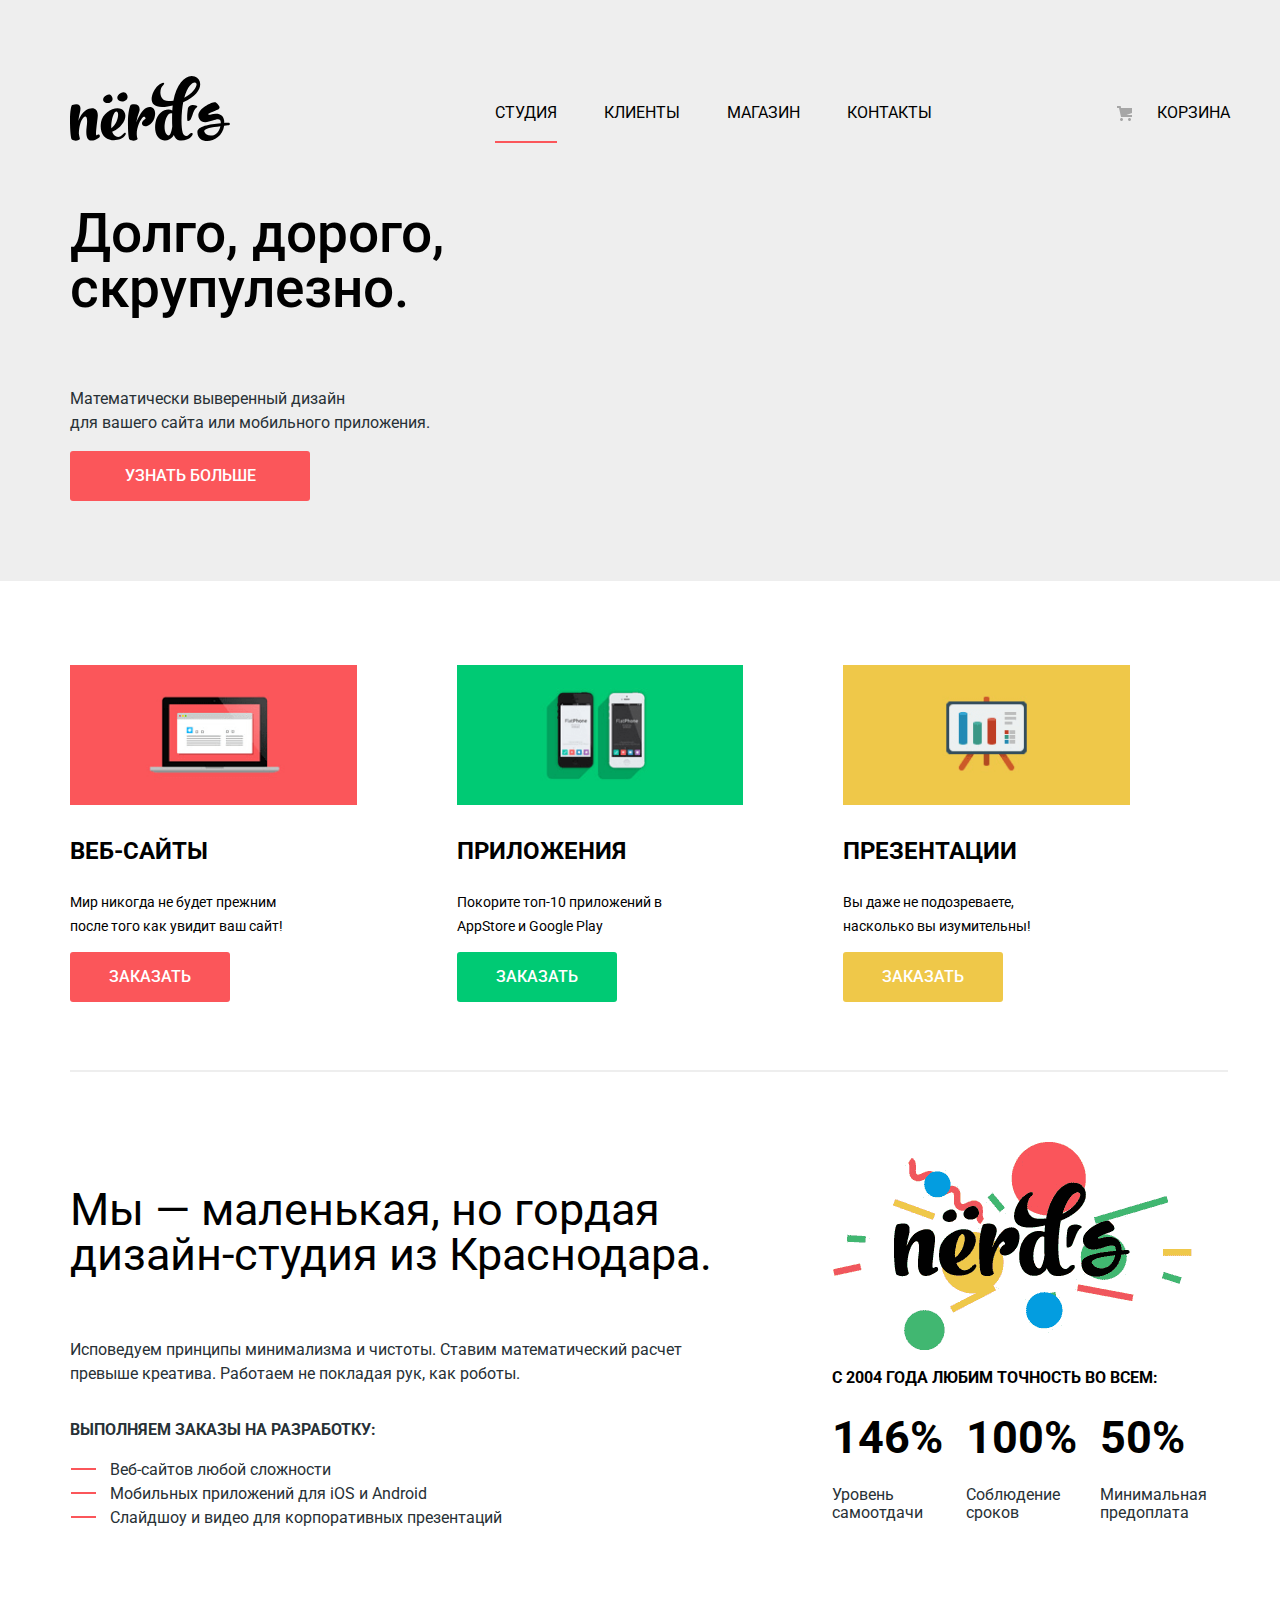
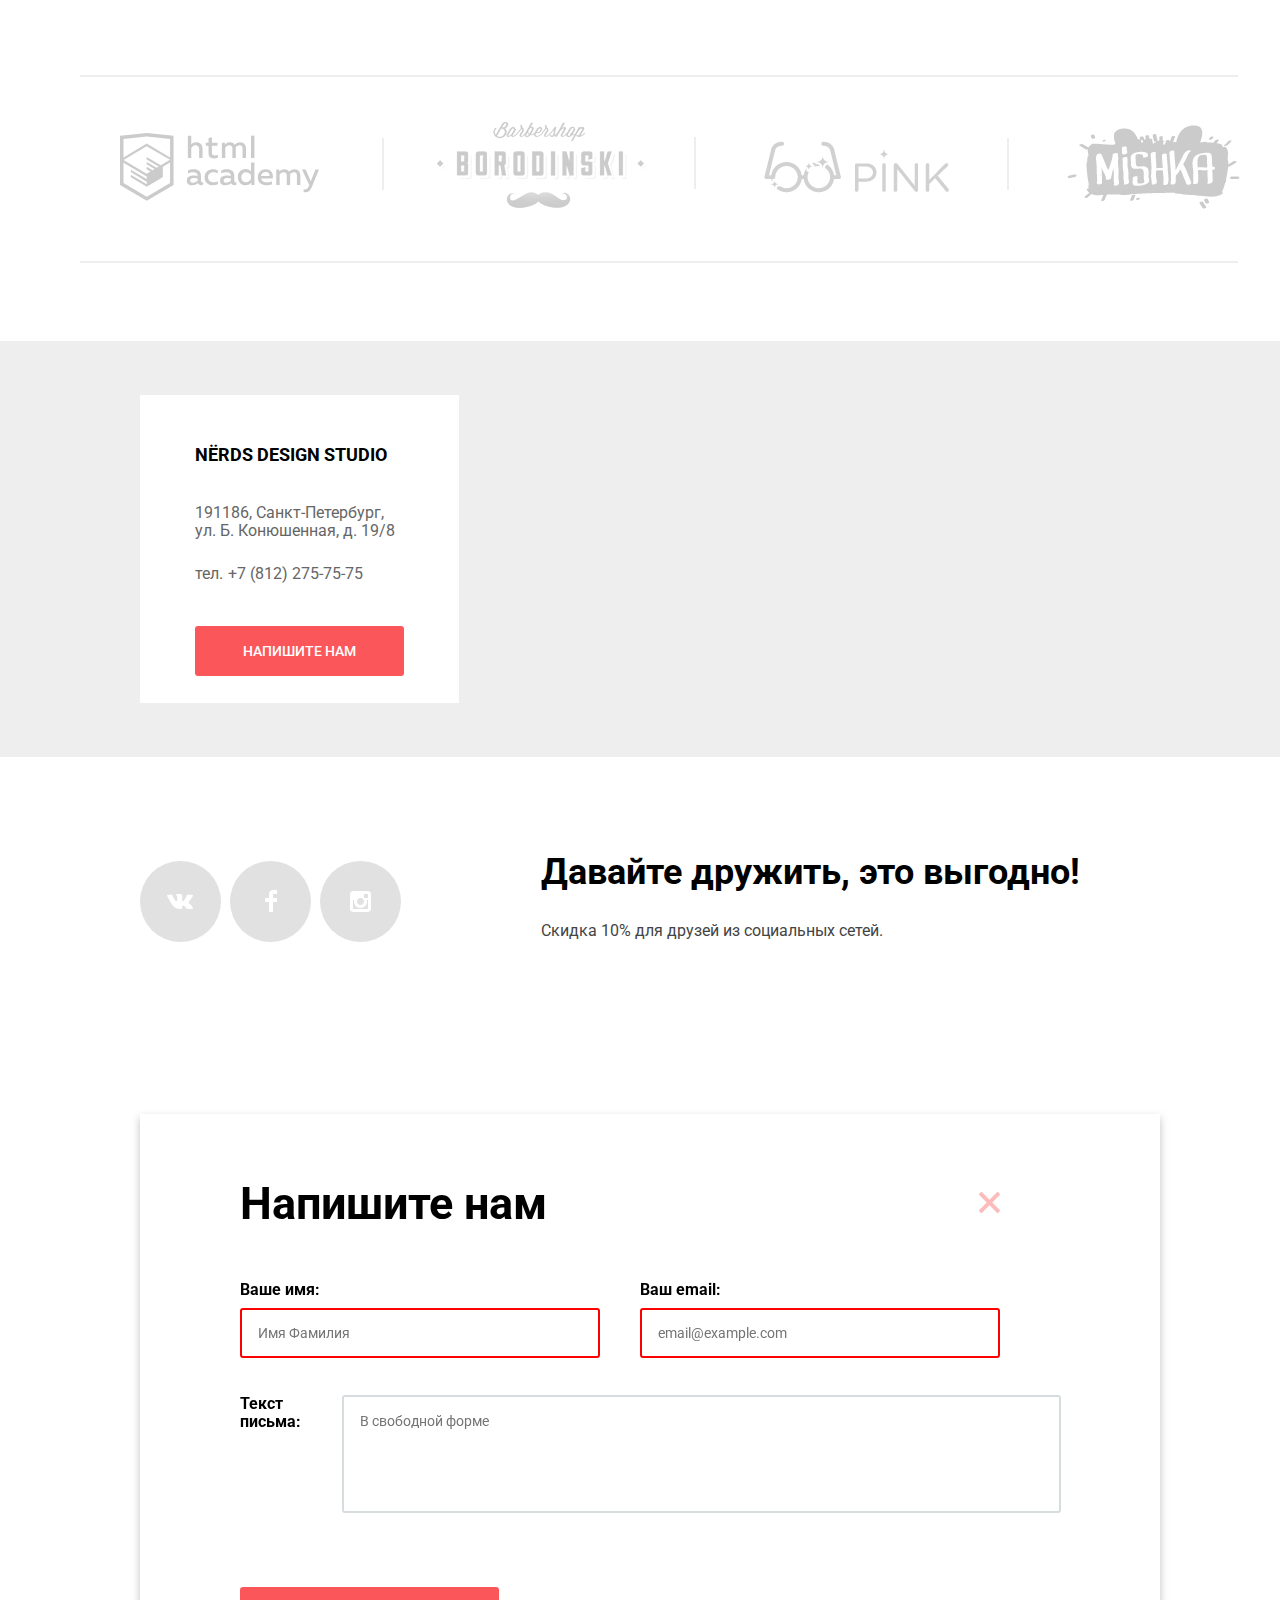
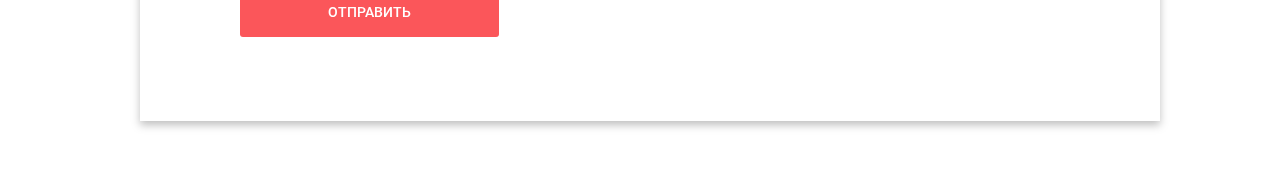
==== index.html @ d15cb8c7 "FInal" ====
<!DOCTYPE html>
<html class="page" lang="ru">

<head>
  <meta charset="UTF-8">
  <title>Nerds</title>
  <link href="https://fonts.googleapis.com/css2?family=Roboto:wght@400;700&display=swap" rel="stylesheet">
  <link href="css/normalize.css" rel="stylesheet">
  <link href="css/style.css" rel="stylesheet"> </head>

<body class="page-body">
  <header class="main-header">
    <div class="main-navigation-wrapper">
      <nav class="main-navigation">
        <a class="main-logo"> <img src="img/nerds-logo.svg" width="160" height="65" alt="Логотип Нёрдс"> </a>
        <ul class="site-navigation">
          <li class="selected-page"><a href="#">Студия</a></li>
          <li><a href="#">Клиенты</a></li>
          <li><a href="catalog.html">Магазин</a></li>
          <li><a href="#">Контакты</a></li>
        </ul> <a href="#" class="basket-link">
        Корзина
        </a> </nav>
    </div>
    <section class="features">
      <h2 hidden>Преимущества</h2>
      <div class="features-wrapper">
        <p class="main-features">Долго, дорого,
          <br> скрупулезно.</p>
        <p class="add-features">Математически выверенный дизайн
          <br> для вашего сайта или мобильного приложения.</p>
        <a href="#" class=" button features-link">
          <p>УЗНАТЬ БОЛЬШЕ</p>
        </a>
      </div>
    </section>
  </header>
  <main class="container">
    <section class="services">
      <h1 hidden>Студия Нёрдс</h1>
      <h2 hidden>Услуги</h2>
      <ul class="services-list">
        <li class="services-item services-item-1"> <img src="img/illustration-1%201.png" alt="Веб-сайты" width="300px" height="146px">
          <h3>Веб-сайты</h3>
          <p>Мир никогда не будет прежним
            <br> после того как увидит ваш сайт!</p> <a href="#" class="button services-button1">ЗАКАЗАТЬ</a> </li>
        <li class="services-item services-item-2"> <img src="img/illustration-2%201.png" alt="Приложения" width="300px" height="146px">
          <h3>Приложения</h3>
          <p>Покорите топ-10 приложений в
            <br> AppStore и Google Play</p> <a href="#" class="button services-button2">ЗАКАЗАТЬ</a> </li>
        <li class="services-item services-item-3"> <img src="img/illustration-3%201.png" alt="Презентации" width="300px" height="146px">
          <h3>Презентации</h3>
          <p>Вы даже не подозреваете,
            <br> насколько вы изумительны!</p> <a href="#" class="button services-button3">ЗАКАЗАТЬ</a> </li>
      </ul>
    </section>
    <section class="about-us">
      <div class="about-description">
        <p class=about-us-p1>Мы — маленькая, но гордая
          <br> дизайн-студия из Краснодара.</p>
        <p class=about-us-p2>Исповедуем принципы минимализма и чистоты. Ставим математический расчет
          <br>превыше креатива. Работаем не покладая рук, как роботы.</p>
      </div>
      <div class="list-of-service">
        <h3>Выполняем заказы на разработку:</h3>
        <ul class="los-list">
          <li>Веб-сайтов любой сложности </li>
          <li>Мобильных приложений для iOS и Android</li>
          <li>Слайдшоу и видео для корпоративных презентаций</li>
        </ul>
      </div>
      <div class="about-pic"> <img src="img/nerds-illustration%201.png" alt="Nёrds" width="360" height="208"> </div>
      <div class="stats">
        <h3 class="statistics-title">с 2004 года Любим точность во всем:</h3>
        <ul class="statistics-list">
          <li class="statistics-item statistics-item-1">
            <h2>146%</h2>
            <p>Уровень
              <br> самоотдачи</p>
          </li>
          <li class="statistics-item statistics-item-2">
            <h2>100%</h2>
            <p>Соблюдение
              <br> сроков</p>
          </li>
          <li class="statistics-item statistics-item-3">
            <h2>50%</h2>
            <p>Минимальная
              <br>предоплата</p>
          </li>
        </ul>
      </div>
    </section>
    <section class="partners">
      <h2 hidden>Партнеры</h2>
      <ul class="partners-list">
        <li class="partners-item partners-item-1">
          <a href="https://htmlacademy.ru/intensive/htmlcss" class="partners-item-link"><img class="partners-item-pic" src="img/Group5.svg" alt="Html Academy" width="199" height="68"></a>
        </li>
        <li class="partners-item partners-item-2">
          <a href="#" class="partners-item-link"><img class="partners-item-pic" src="img/logo-2_2.svg" alt="Borodinskiy Barbershop" width="209" height="87"></a>
        </li>
        <li class="partners-item partners-item-3">
          <a href="#" class="partners-item-link"><img class="partners-item-pic" src="img/logo-3_2.svg" alt="Pink" width="185" height="52"></a>
        </li>
        <li class="partners-item partners-item-4">
          <a href="#" class="partners-item-link"><img class="partners-item-pic" src="img/logo-4_2.svg" alt="Mishka" width="173" height="84"></a>
        </li>
      </ul>
    </section>
  </main>
  <footer class="page-footer main-footer">
    <div class="footer-wrapper">
      <section class="contacts">
       <iframe class="map" src="https://www.google.com/maps/embed?pb=!1m18!1m12!1m3!1d1998.6037872533216!2d30.320858716006118!3d59.93871648187625!2m3!1f0!2f0!3f0!3m2!1i1024!2i768!4f13.1!3m3!1m2!1s0x4696310fca145cc1%3A0x42b32648d8238007!2z0JHQvtC70YzRiNCw0Y8g0JrQvtC90Y7RiNC10L3QvdCw0Y8g0YPQuy4sIDE5LzgsINCh0LDQvdC60YIt0J_QtdGC0LXRgNCx0YPRgNCzLCAxOTExODY!5e0!3m2!1sru!2sru!4v1602472971117!5m2!1sru!2sru" width="100%" height="416" frameborder="0" style="border:0;" allowfullscreen="" aria-hidden="false" tabindex="0"></iframe>
        <h2 hidden>contacts</h2>
        <div class="contacts-wrapper">
          <p class="contacts-title">NЁRDS DESIGN STUDIO</p>
          <div class="contacts-text-wrapper">
            <p class="contacts-adress"> 191186, Санкт-Петербург,
              <br> ул. Б. Конюшенная, д. 19/8</p>
            <p><span class="contacts-tel-text">тел.</span><a href="tel:+78122757575" class="contacts-tel">+7 (812) 275-75-75</a> </p>
          </div> <a href="#" class="button contacts-button">Напишите нам</a> </div>
      </section>
      <section class="footer-social">
        <h2 hidden>socials</h2>
        <div class="container-social">
          <ul class="social-list">
            <li>
              <a href="https://vk.com" class="social-button">
                <svg class="sbutton" width="27" height="15" viewBox="0 0 27 15" fill="none" xmlns="http://www.w3.org/2000/svg">
                  <path d="M16.138 11.51C17.094 11.201 18.318 13.55 19.621 14.449C20.599 15.13 21.348 14.983 21.348 14.983L24.821 14.933C24.821 14.933 26.636 14.821 25.778 13.379C25.707 13.259 25.275 12.31 23.193 10.357C21.016 8.31404 21.311 8.64504 23.932 5.11304C25.529 2.96004 26.168 1.64504 25.968 1.08504C25.776 0.546037 24.603 0.686037 24.603 0.686037L20.69 0.713037C20.309 0.714037 19.986 0.832037 19.839 1.22804C19.836 1.23204 19.218 2.89404 18.394 4.30704C16.653 7.29604 15.958 7.45504 15.67 7.26804C15.009 6.83504 15.176 5.53104 15.176 4.60404C15.176 1.70704 15.608 0.499037 14.33 0.187037C13.903 0.0830374 13.591 0.0150374 12.502 0.00503741C11.11 -0.0159626 9.92797 0.00503743 9.25797 0.334037C8.81297 0.557037 8.47197 1.04604 8.67897 1.07404C8.93897 1.10904 9.52197 1.23404 9.83397 1.66004C10.235 2.21204 10.223 3.44904 10.223 3.44904C10.223 3.44904 10.452 6.86004 9.68297 7.28304C9.15497 7.57304 8.43297 6.98104 6.87997 4.26704C6.08697 2.87904 5.48797 1.34504 5.48797 1.34504C5.48797 1.34504 5.37197 1.06004 5.16197 0.904037C4.91197 0.719037 4.56197 0.660037 4.56197 0.660037L0.84797 0.684037C0.84797 0.684037 0.28997 0.700037 0.0849697 0.946037C-0.0970303 1.16404 0.0699697 1.61404 0.0699697 1.61404C0.0699697 1.61404 2.97897 8.49504 6.27297 11.961C9.29297 15.143 12.725 14.932 12.725 14.932H14.28C14.28 14.932 14.749 14.878 14.989 14.62C15.213 14.38 15.203 13.929 15.203 13.929C15.203 13.929 15.172 11.82 16.138 11.51Z" fill="white" /> </svg>
              </a>
            </li>
            <li>
              <a href="https://www.facebook.com" class="social-button">
                <svg width="12" height="22" viewBox="0 0 12 22" fill="none" xmlns="http://www.w3.org/2000/svg">
                  <path d="M12 4V0H8C5.79086 0 4 1.79086 4 4V8H0V12H4V22H8V12H12V8H8V4H12Z" fill="white" /> </svg>
              </a>
            </li>
            <li>
              <a href="https://www.instagram.com" class="social-button">
                <svg width="21" height="21" viewBox="0 0 21 21" fill="none" xmlns="http://www.w3.org/2000/svg">
                  <path fill-rule="evenodd" clip-rule="evenodd" d="M3 0H18C19.65 0 21 1.35 21 3V18C21 19.65 19.65 21 18 21H3C1.35 21 0 19.65 0 18V3C0 1.35 1.35 0 3 0ZM14 10.5C14 8.57 12.43 7 10.5 7C8.57 7 7 8.57 7 10.5C7 12.43 8.57 14 10.5 14C12.43 14 14 12.43 14 10.5ZM3 18V9H4.181C4.0626 9.49127 4.00186 9.99467 4 10.5C4 14.0899 6.91015 17 10.5 17C14.0899 17 17 14.0899 17 10.5C16.9986 9.99464 16.9379 9.49118 16.819 9H18V18H3ZM14 7H18V3H14V7Z" fill="white" /> </svg>
              </a>
            </li>
          </ul>
        </div>
        <div class="container-social-text">
          <h2>Давайте дружить, это выгодно!</h2>
          <p>Скидка 10% для друзей из социальных сетей.</p>
        </div>
      </section>
    </div>
  </footer>
  <div class="popup">
    <div class="popup-body">
      <div class="popup-content">
       <div class="popup-header">
        <div class="popup-title">Напишите нам</div>
        <a href="#" class="popup-close"><img src="img/icons/close-cross.svg" alt="Закрыть" width="21px" height="21px"></a>
        </div>
        <div class="popup-text">
          <form action="get" class="popup-form">
            <fieldset class="user-data">
              <ul class="ud-list">
                <li class="ud-list-item">
                  <label for="user-name-popup" class="user-name-title">Ваше имя:</label>
                  <input required placeholder="Имя Фамилия" id="user-name-popup" name="user-name" type="text" class="user-name-input popup-form-item"> </li>
                <li class="ud-list-item">
                  <label for="user-mail-popup" class="user-name-title">Ваш email:</label>
                  <input required placeholder="email@example.com" id="user-mail-popup" name="user-email" type="email" class="user-name-input popup-form-item"> </li>
              </ul>
            </fieldset>
            <fieldset class="user-message">
              <label class="message-text-title">Текст письма:</label>
              <textarea required class="message-textarea popup-form-item" name="message-text" id="message" placeholder="В свободной форме"></textarea>
            </fieldset>
            <button type="submit" class="popup-form-button button">Отправить</button>
          </form>
        </div>
      </div>
    </div>
  </div>
</body>

</html>
---- css/style.css ----
:root {
  --basic-black: #000000;
  --lighten-black: #283136;
  --black-opacity-03: rgba(0, 0, 0, 0.3);
  --red: #FB565A;
  --darken-red: #E74246;
  --extra-darken-red: #D7373B;
  --green: #00CA74;
  --darken-green: #00BC6C;
  --extra-darken-green: #00AA62;
  --yellow: #EFC849;
  --darken-yellow: #EAB534;
  --extra-darken-yellow: #E5A722;
  --lighten-grey: #888888;
  --darken-white: #EEEEEE;
  --soft-white: #f1f1f1;
  --basic-white: #FFFFFF;
  --white-opacity-03: rgba(255, 255, 255, 0.3);
  --dark-grey: #444444;
  --basic-grey: #666666;
  --social-grey: #E1E1E1;
  --filter-grey: #D7DCDF;
  --filter-button-grey: #DFDFDF;
  --filter-button-active-grey: #D5D5D5;
  --popup-hover-grey: #B4B9BB;
  --checkbox-black: #4D4D4D;
}

body {
  min-width: 1160px;
  margin: 0;
  padding: 0;
  font-family: "Roboto", Arial, sans-serif;
  font-size: 14px;
  line-height: 24px;
  color: var(--basic-black);
  background-color: var(--basic-white);
  background-position: top center;
  background-repeat: no-repeat;
}

.visually-hidden {
  position: absolute;
  width: 1px;
  height: 1px;
  margin: -1px;
  border: 0;
  padding: 0;
  white-space: nowrap;
  clip-path: inset(100%);
  clip: rect(0 0 0 0);
  overflow: hidden;
}

.main-header {
  margin-bottom: 70px;
}

.page a {
  text-decoration: none;
}

img {
  max-width: 100%;
  height: auto;
}


/*Button*/

.button {
  color: var(--basic-white);
  text-transform: uppercase;
  text-align: center;
  font: inherit;
  vertical-align: middle;
  border: none;
  font-weight: 500;
  background-color: var(--red);
  display: block;
}

.button:hover,
.button:focus {
  background-color: var(--darken-red);
}

.button:active:not(.cost-button) {
  color: var(--white-opacity-03);
  box-shadow: inset 0px 3px 0px rgba(0, 1, 1, 0.1);
}

.contacts-button {
  background-color: var(--red);
  font-weight: 500;
}

.contacts-button:hover,
.contacts-button:focus {
  background-color: var(--darken-red);
}

.contacts-button:active {
  background-color: var(--extra-darken-red);
}

.services-button1,
.services-button2,
.services-button3 {
  display: flex;
  align-items: center;
  justify-content: center;
  width: 160px;
  height: 50px;
  border-radius: 3px;
}


/*Main header*/

.main-header {
  background-color: var(--darken-white);
  background-image: url(/img/Rectangle%205.png);
}


/*Main navigation*/

.main-navigation {
  font-size: 16px;
  line-height: 30px;
  color: var(--basic-black);
  background-color: transparent;
  text-transform: uppercase;
}

.main-navigation-wrapper {
  background-color: var(--darken-white);
}

.site-navigation {
  list-style: none;
}

.site-navigation a,
.basket-link {
  color: var(--basic-black);
}

.site-navigation a:hover,
.site-navigation a:focus,
.basket-link:hover,
.basket-link:focus {
  color: var(--red);
}

.site-navigation a:active,
.basket-link:active {
  color: var(--lighten-grey);
}

.main-logo {
  width: 160px;
  height: 65;
}

.main-logo:active {
  width: 160px;
  height: 65;
  fill: var(--green);
}


/*Features container*/

.features-wrapper {
  background-color: var(--darken-white);
}

.main-features {
  font-size: 55px;
  line-height: 55px;
  font-weight: 500;
}

.add-features {
  font-size: 16px;
  line-height: 24px;
  color: var(--lighten-black);
}

.features-link {
  color: var(--basic-white);
  background-color: var(--red);
  font-size: 16px;
  line-height: 18px;
  width: 240px;
  height: 50px;
  border-radius: 3px;
  margin-bottom: 80px;
}


/*Services container*/

.services h3 {
  font-size: 24px;
  line-height: 30px;
  text-transform: uppercase;
  font-weight: bold;
}

.services-list li {
  list-style-type: none;
}

.services-button1 {
  background-color: var(--red);
  font-size: 16px;
  line-height: 18px;
  text-transform: uppercase;
}

.services-button2 {
  background-color: var(--green);
  font-size: 16px;
  line-height: 18px;
  text-transform: uppercase;
}

.services-button2:hover,
.services-button2:focus {
  background-color: var(--darken-green);
}

.services-button2:active {
  background-color: var(--extra-darken-green);
  color: var(--white-opacity-03);
}

.services-button3:hover,
.services-button3:focus {
  background-color: var(--darken-yellow);
}

.services-button3:active {
  background-color: var(--extra-darken-yellow);
}

.services-button3 {
  background-color: var(--yellow);
  font-size: 16px;
  line-height: 18px;
  text-transform: uppercase;
}


/*About Us*/

.about-us-p1 {
  font-size: 45px;
  line-height: 45px;
  color: var(--basic-black);
}

.about-us-p2 {
  font-size: 16px;
  line-height: 24px;
  color: var(--lighten-black);
}

.statistics-title {
  font-weight: bold;
  font-size: 16px;
  line-height: 24px;
  text-transform: uppercase;
  color: var(--basic-black);
}

.list-of-service {
  font-size: 16px;
  line-height: 24px;
  color: var(--lighten-black);
}

.list-of-service h3 {
  font-weight: bold;
  font-size: 16px;
  line-height: 24px;
  text-transform: uppercase;
  color: var(--lighten-black);
}


/*Statistics*/

.statistics h3 {
  font-size: 16px;
  line-height: 24px;
  text-transform: uppercase;
  font-weight: 500;
}

.statistics-item h2 {
  font-size: 45px;
  line-height: 64px;
  color: var(--basic-black);
  font-weight: bold;
  margin-bottom: 0;
  margin-top: 0;
}

.statistics-item p {
  font-size: 16px;
  line-height: 18px;
  color: var(--lighten-black);
}

.statistics-list li {
  list-style-type: none;
}

.los-list li {
  position: relative;
}

.los-list li::before {}


/*Partners*/

.partners li {
  list-style-type: none;
}

.partners-item-pic {
  opacity: 0.2;
}

.partners-item-pic:hover,
.partners-item-pic:focus {
  opacity: 1;
}

.partners-item-pic:active {
  opacity: 0.1;
}


/*Contacts*/

.contacts-tel {
  color: var(--basic-grey);
  font-style: normal;
  font-weight: normal;
  font-size: 16px;
  line-height: 18px;
}

.contacts-text-wrapper {
  display: flex;
  flex-direction: column;
  width: 230px;
}

.contacts-tel-text {
  color: var(--basic-grey);
  font-style: normal;
  font-weight: normal;
  font-size: 16px;
  line-height: 18px;
  text-transform: lowercase;
  margin-right: 5px;
}

.contacts-title {
  display: flex;
  width: 220px;
}

.contacts p {
  text-transform: uppercase;
  font-size: 18px;
  line-height: 30px;
  font-weight: bold;
  margin-left: 10px;
}

.main-footer .contacts-adress {
  color: var(--basic-grey);
  font-style: normal;
  font-weight: normal;
  font-size: 16px;
  line-height: 18px;
  text-transform: none;
  text-align: start;
  padding: 0;
  margin-bottom: 0;
}

.container-social li {
  list-style-type: none;
}

.container-social-text h2 {
  font-size: 36px;
  line-height: 36px;
  font-weight: bold;
}

.container-social-text p {
  color: var(--dark-grey);
  font-size: 16px;
  line-height: 22px;
}


/*Catalog*/


/*Catalog*/


/*Catalog*/


/*Catalog*/


/*Catalog*/


/*Catalog*/


/*Catalog*/


/*Catalog*/

.sorting-container li {
  list-style-type: none;
}

.catalog-wrapper li {
  list-style-type: none;
}

.catalog-header {
  height: 355px;
}

.page-title {
  font-size: 55px;
  line-height: 55px;
  font-weight: 500;
  width: 100%;
  background-color: var(--darken-white);
}

.page-title h2 {
  font-size: 55px;
  line-height: 55px;
  font-weight: 500;
  text-align: center;
}

.cost {
  font-weight: bold;
  font-size: 18px;
  line-height: 30px;
  text-transform: uppercase;
}

.sorting-container p {
  font-weight: bold;
  font-size: 18px;
  line-height: 30px;
  text-transform: uppercase;
}

.sorting-container-link1,
.sorting-container-link2,
.sorting-container-link3 {
  font-size: 14px;
  line-height: 18px;
  color: var(--basic-black);
  text-transform: uppercase;
}

.container li {
  list-style-type: none;
}

.paging-container li {
  color: var(--basic-black);
  font-weight: 500;
  font-size: 16px;
  line-height: 18px;
}

.next-button {
  font-weight: 500;
  font-size: 16px;
  line-height: 18px;
  text-transform: uppercase;
}


/*Grid*/

.page {
  height: 100vh;
}

.page-body {
  min-height: 100vh;
  display: grid;
  grid-template-rows: min-content 1fr min-content;
  align-content: start;
}

.main-header {
  margin-bottom: 70px;
}

.container {
  width: 1160px;
  margin: 0 auto;
  padding: 0 10px;
  max-height: 100%;
}

.main-navigation {
  display: grid;
  grid-template-columns: max-content 1fr min-content;
  margin-top: 50px;
}

.main-navigation-wrapper {
  display: grid;
  grid-template-columns: 1fr min-content;
  width: 1160px;
  margin: 0 auto;
  padding: 0 10px;
}

.features-wrapper {
  display: grid;
  width: 1160px;
  margin: 0 auto;
  padding: 0 10px;
}


/*
.services-list {
  display: grid;
  grid-template-columns: 1fr 1fr 1fr;
  grid-column-gap: 100px;
  margin-bottom: 155px;
  padding-left: 0;
}
*/


/*==================================== About Us Grid ===================================*/


/*.about-us {
  display: grid;
  grid-template-columns: 651px 1fr;
  grid-template-rows: auto auto;
  column-gap: 154px;
  width: 1160px;
  margin: 0 auto 73px auto;
  padding: 0 10px;
}*/


/*===================Statistics================*/


/*
.statistics-list {
  display: grid;
  grid-template-columns: 1fr 1fr 1fr;
  column-gap: 40px;
  width: 374px;
}

.stats {
  grid-column: 2/3;
}
*/


/*==================================== Partners Flex ===================================*/

.partners {
  width: 1160px;
  margin: 0 auto 80px auto;
  padding: 0 10px;
}

.partners-list {
  display: flex;
  height: 180px;
  flex-wrap: wrap;
  align-items: center;
  justify-content: space-between;
  /*  padding: 43px;*/
}


/*==================================== Footer Grid ===================================*/

.footer-wrapper {
  width: 100%px;
  margin: 0 auto
  /*  padding: 0 10px;*/
  /*
  grid-template-columns: 319px 1fr;
  grid-template-rows: 416px 1fr;
  grid-template-areas: "contacts ." "socials promos";
*/
}

.footer-social {
  margin: 0 auto;
  margin-left: 140px;
  margin-top: 68px;
}

.container-social-text {
  grid-area: promos;
  margin-top: 75px;
}


/*==================================Catalog Grid======================*/

.catalog-list li {
  padding: 0;
  margin: 0;
}

.catalog-wrapper {
  display: grid;
  grid-template-columns: 400px 1fr;
  grid-template-rows: auto 1fr;
  margin: 0 auto;
  row-gap: 48px;
  margin-bottom: 60px;
  width: 1160px;
}

.catalog-filter {
  grid-column: 1/2;
  grid-row: 1/3;
  width: 400px;
}

.catalog-container {
  width: 760px;
  grid-column: 2/3;
}

.catalog-list {
  display: grid;
  grid-template-columns: 1fr 1fr;
  grid-template-rows: auto auto auto;
  margin: 0;
  padding: 0;
  row-gap: 80px;
  column-gap: 40px
}

.paging-wrapper {
  grid-column: 2/3;
}


/*Flex*/


/*Flex Nav*/

.main-navigation {
  display: flex;
  width: 1160px;
  flex-direction: row;
  align-items: center;
  margin-top: 75px;
  justify-content: space-between;
}

.site-navigation {
  display: flex;
  align-items: center;
  flex-basis: 437px;
  justify-content: space-between;
}

.site-navigation li {}


/*About Us FLEX*/

.about-us {
  display: flex;
  flex-direction: column;
  flex-wrap: wrap;
  height: 525px;
  width: 1160px;
  align-content: space-between;
  margin-top: 140px;
}

.about-description {
  display: flex;
  flex-flow: column wrap;
}

.statistics-list {
  display: flex;
  justify-content: flex-start;
  flex-basis: 500px;
  padding: 0;
}

.statistics-item {
  display: flex;
  flex-flow: column wrap;
  align-items: flex-start;
  margin-right: 23px;
}

.about-pic {
  display: flex;
  flex-flow: column nowrap;
}


/*Services FLEX*/

.services-list {
  display: flex;
  justify-content: flex-start;
  padding: 0;
  margin-bottom: 80px;
}

.services-item {
  width: 300px;
  margin-right: 100px;
}


/*Flex Catalog*/


/*Paging FLEX*/

.paging-wrapper {
  display: flex;
  justify-content: space-between;
  flex-basis: 443px;
}

.paging-container {
  display: flex;
  flex-basis: 443px;
  justify-content: space-between;
  align-items: baseline;
}

.paging-list {
  display: flex;
  justify-content: space-between;
  margin: 0;
  padding: 0;
}

.paging-list li {
  margin-right: 11px;
}


/*Sorting FLEX*/

.sorting-container {
  display: flex;
  flex-basis: 759px;
  /*  justify-content: space-between;*/
  align-items: baseline;
}

.sorting-list {
  display: flex;
  margin-right: 47px;
  margin-left: 266px;
}

.sorting-container-link1,
.sorting-container-link2,
sorting-container-link3 {
  margin-right: 25px;
}


/*Social FLEX*/

.social-list {
  display: flex;
  justify-content: space-between;
  margin-right: 140px;
  padding: 0;
  width: 261px;
}

.footer-social {
  display: flex;
  align-items: center;
  width: 1160px;
  margin-bottom: 76px;
}

.container-social-text {
  margin: 0;
  box-sizing: border-box;
  padding-bottom: 20px;
}


/*Contacts Flex*/

.contacts-button {
  display: flex;
  justify-content: center;
  align-items: center;
  width: 209px;
  height: 50px;
  border-radius: 3px;
  margin-top: 20px;
}

.contacts {
  display: flex;
  flex-direction: column;
  align-items: flex-start;
}

.contacts-wrapper {
  display: flex;
  flex-direction: column;
  justify-content: center;
  align-items: center;
  width: 319px;
  height: 308px;
  box-sizing: border-box;
  background: var(--basic-white);
  margin-bottom: 54px;
  margin-top: 54px;
  margin-left: 140px;
  z-index: ;
  position: relative;
}

.contacts {
  background: var(--darken-white);
  height: 416px;
  width: 100%;
}


/*AAAAAAAAAAAAAAAAAAAAAAAAAAAAAAAAAAAAAAAAAAAAAAAAAAAAAAAAAAAAAAAAAAAA*/


/*Красная хрень около списка услуг*/

.los-list li {
  position: relative;
}

.los-list li::before {
  content: "";
  position: absolute;
  width: 25px;
  height: 2px;
  background: var(--red);
  background-repeat: no-repeat;
  background-position: 0 0;
  top: 10px;
  left: -39px;
}


/*Иконка корзины*/

.basket-link {
  position: relative;
}

.basket-link::before {
  position: absolute;
  content: '';
  width: 15px;
  height: 15px;
  background-image: url("/img/icons/cart-icon.svg");
  top: 8px;
  left: -40px
}


/*Соц кнопки*/

.social-list {}

.social-list li {
  display: block;
  height: 81px;
  width: 81px;
  border-radius: 50%;
  background-color: var(--social-grey);
  position: relative;
}

.social-list li:hover,
.social-list li:focus {
  background-color: var(--red);
}

.social-button {
  display: flex;
  position: absolute;
  justify-content: center;
  align-items: center;
  height: 81px;
  width: 81px;
  border-radius: 50%;
}

.social-list li:active {
  background-color: var(--extra-darken-red);
  background: linear-gradient(0deg, #D7373B, #D7373B), #FFFFFF;
  box-shadow: inset 0px 3px 0px rgba(0, 1, 1, 0.1);
}

.social-list li:active path {
  opacity: 0.3;
}


/*Лого Взаимодействие*/

.main-logo:active {
  opacity: 0.3;
}


/*Оформление партнеров*/


/*Horizontal*/

.partners-list {
  position: relative;
}

.partners-list::before {
  content: "";
  position: absolute;
  width: 1158px;
  height: 2px;
  top: -6px;
  left: 0px;
  background-color: var(--darken-white);
}

.partners-list::after {
  content: "";
  position: absolute;
  width: 1158px;
  height: 2px;
  top: 180px;
  left: 0px;
  background-color: var(--darken-white);
}


/*Vertical*/

.partners-item-1 {
  position: relative;
}

.partners-item-1::after {
  content: "";
  position: absolute;
  width: 2px;
  height: 52px;
  top: 5px;
  right: -65px;
  background: var(--darken-white);
}

.partners-item-2 {
  position: relative;
}

.partners-item-2::after {
  content: "";
  position: absolute;
  width: 2px;
  height: 52px;
  top: 15px;
  right: -50px;
  background: var(--darken-white);
}

.partners-item-3 {
  position: relative;
}

.partners-item-3::after {
  content: "";
  position: absolute;
  width: 2px;
  height: 52px;
  top: -3px;
  right: -60px;
  background: var(--darken-white);
}


/*Serices*/

.services {
  position: relative;
}

.services::after {
  content: "";
  position: absolute;
  width: 1158px;
  height: 2px;
  bottom: -70px;
  left: 0px;
  background-color: var(--darken-white);
}


/*selected page*/

.selected-page {
  position: relative;
}

.selected-page::after {
  content: "";
  position: absolute;
  width: 100%;
  height: 2px;
  background: var(--red);
  left: 0px;
  bottom: -15px
}


/*product info container*/

.cost-button {
  width: 200px;
  height: 50px;
  border-radius: 3px;
  margin: 0;
  padding: 0;
}

.cost-button:hover,
.cost-button:focus {
  border: none;
  outline: none;
}

.cost-button:active {
  background: #D7373B;
  box-shadow: inset 0px 3px 0px rgba(0, 1, 1, 0.1);
  border: none;
  outline: none;
}

.product-info {
  display: flex;
  box-sizing: border-box;
  flex-direction: column;
  align-items: center;
  justify-content: space-around;
  padding-bottom: 44px;
  padding-top: 26px;
}

.product-info a {
  font-weight: bold;
  font-size: 18px;
  line-height: 30px;
  color: var(--basic-black);
}

.product-info a:hover,
.product-info a:focus {
  color: var(--red);
}

.product-info a:active {
  color: var(--basic-black);
  opacity: 0.3;
}

.product-info p {
  text-align: center;
  font-size: 16px;
  line-height: 18px;
  color: var(--basic-grey);
}

.footer-wrapper {
  position: relative;
}

.map-background {
  position: absolute;
  min-width: 1440px;
  min-height: 416px;
}


/*FILTER*/


/*====Range Filter====*/

.filter {
  margin-top: 20px
}

.filter-range {
  margin: 0;
  padding: 0;
  border: none;
}

.range-filter {
  width: 260px;
  margin-top: 22px;
}

.range-controls {
  position: relative;
  height: 41px;
  background-color: var(--darken-white);
  padding-top: 39px;
  padding-right: 20px;
  padding-left: 20px;
  border-radius: 5px;
  margin-bottom: 15px;
}

.range-controls .bar {
  width: 70%;
  height: 2px;
  background: var(--green);
}

.range-controls .scale {
  height: 2px;
  background: var(--filter-grey);
}

.range-controls .toggle {
  position: absolute;
  top: 31px;
  left: 0;
  cursor: pointer;
  width: 4px;
  height: 4px;
  padding: 0;
  border-radius: 50%;
  border: 8px solid #ffffff;
  background-color: #ababab;
  box-shadow: 0px 2px 1px rgba(0, 0, 0, 0.15);
}

.range-controls .toggle-min {
  left: 18px;
}

.range-controls .toggle-max {
  left: 160px;
}

.price-controls {
  display: flex;
  justify-content: space-between;
}

.price-controls label {
  text-transform: uppercase;
  font-family: "Roboto", "Arial", sans-serif;
  font-size: 16px;
}

.price-controls input {
  width: 60px;
  padding: 10px;
  margin-left: 10px;
  text-align: center;
  color: var(--lighten-black);
  border: none;
  border-radius: 5px;
  background: var(--soft-white);
  font-family: inherit;
  font-size: inherit;
}


/*==Filter Сетка==*/

.filter-option:not(:last-child) label {
  margin-bottom: 15px;
}

.filter-layout {
  border: 0;
  margin: 0;
  padding: 0;
  margin-top: 54px;
}

.filter-layout legend {
  font-weight: bold;
  font-size: 18px;
  line-height: 30px;
  text-transform: uppercase;
}

.filter-list {
  margin: 0px 0px 46px 36px;
  padding: 0;
}

.filter-list-layout {
  display: flex;
  flex-direction: column;
  min-width: 149px;
  min-height: 100%;
  margin-top: 16px;
}


/*==Filter Особенности==*/

.filter-special {
  border: 0;
  margin: 0;
  padding: 0;
}

.filter-special legend {
  font-weight: bold;
  font-size: 18px;
  line-height: 30px;
  text-transform: uppercase;
}

.filter-list-special {
  display: flex;
  flex-direction: column;
  min-height: 100%;
  margin-top: 16px;
}


/*==Custom===*/

.filter-option label {
  position: relative;
  display: block;
  cursor: pointer;
  user-select: none;
}

.filter-input-checkbox + label::before {
  content: "";
  position: absolute;
  left: -36px;
  top: 0px;
  background-image: url(/img/checkbox-off-black.svg);
  background-repeat: no-repeat;
  opacity: 0.4;
  width: 23px;
  height: 23px;
}

.filter-input-checkbox + label:hover::before {
  opacity: 1;
}

.filter-input-checkbox:checked + label:hover::before {
  opacity: 1;
}

.filter-input-checkbox + label:disabled::before {
  opacity: 0.1;
}

.filter-input-checkbox:checked + label:disabled::before {
  opacity: 0.1;
}

.filter-input-checkbox:checked + label::before {
  content: "";
  position: absolute;
  background-image: url(/img/checkbox-on-full.svg);
  width: 25px;
  height: 23px;
  left: -36px;
  top: 0px;
  opacity: 0.4;
}

.filter-input-radio + label::before {
  content: "";
  position: absolute;
  left: -37px;
  top: -2px;
  /*background-image: url(/img/radio-off.svg);*/
  border: 5px solid var(--checkbox-black);
  border-radius: 50%;
  width: 17px;
  height: 17px;
  opacity: 0.4;
}

.filter-input-radio + label:hover::before {
  opacity: 1;
}

.filter-input-radio:checked + label:hover::after {
  opacity: 1;
}

.filter-input-radio:checked + label::after {
  content: "";
  position: absolute;
  left: -28px;
  top: 7px;
  width: 9px;
  height: 9px;
  background-color: var(--checkbox-black);
  border-radius: 50%;
  opacity: 0.4;
}

.filter-button {
  display: flex;
  align-items: center;
  justify-content: center;
  background-color: var(--darken-white);
  color: var(--basic-black);
  width: 260px;
  height: 50px;
  border-radius: 3px;
  font-weight: 600;
  font-size: 16px;
  line-height: 18px;
  text-transform: uppercase;
}

.filter-button:hover,
.filter-button:focus {
  background-color: var(--filter-button-grey);
}

.filter-button:active {
  background: var(--filter-button-active-grey);
  box-shadow: inset 0px 3px 0px rgba(0, 1, 1, 0.1);
  color: var(--black-opacity-03);
}


/*Pagination Style*/

.pagination-item {
  font-size: 16px;
  line-height: 18px;
  color: var(--basic-black);
  font-weight: 600;
}

.pagination-item {
  background-color: var(--darken-white);
  border-radius: 3px;
  box-sizing: border-box;
  width: 50px;
  height: 50px;
  display: flex;
  justify-content: center;
  align-items: center;
}

.pagination-item:hover:not(.pagination-item-current),
.pagination-item:focus:not(.pagination-item-current) {
  background-color: var(--filter-button-grey);
}

.pagination-item:active:not(.pagination-item-current) {
  background-color: var(--filter-button-active-grey);
  color: var(--black-opacity-03);
  box-shadow: inset 0px 3px 0px rgba(0, 1, 1, 0.1);
}

.pagination-item-current {
  border: 3px solid var(--darken-white);
  background: var(--basic-white);
  border-radius: 3px;
  box-sizing: border-box;
  width: 50px;
  height: 50px;
  display: flex;
  justify-content: center;
  align-items: center;
}

.next-button {
  background-color: var(--darken-white);
  border-radius: 3px;
  box-sizing: border-box;
  width: 260px;
  height: 50px;
  display: flex;
  justify-content: center;
  align-items: center;
}

.next-button:hover,
.next-button:focus {
  background-color: var(--filter-button-grey);
}

.next-button:active {
  background: var(--filter-button-active-grey);
  box-shadow: inset 0px 3px 0px rgba(0, 1, 1, 0.1);
  color: var(--black-opacity-03);
}


/*Sorting Style*/

.sorting-list {
  margin-right: 0px;
  padding: 0;
  position: relative;
}

.sorting-item {
  opacity: 0.3;
}

.sorting-item:hover,
.sorting-item:focus {
  opacity: 0.6;
}

.sorting-item:active {
  opacity: 1;
}

.sorting-container-link1 {
  opacity: 1;
}

.arrows-container {
  display: flex;
  width: 40px;
  height: 10px;
  justify-content: space-between;
  margin-left: auto;
}

.arrows-item {
  opacity: 0.3;
}

.arrows-item:hover,
.arrows-item:focus {
  opacity: 0.6;
}

.arrows-item:active {
  opacity: 1;
}

.arrow-down {
  opacity: 1;
}


/*Catalog Interactive*/

.catalog-item {
  position: relative;
}

.catalog-item::before {
  content: "";
  position: absolute;
  width: 360px;
  height: 40px;
  background-image: url(/img/browser.svg);
  top: -40px;
  opacity: 0.12;
}

.catalog-item:hover::before{
  opacity: 1;
}
.catalog-item:focus::before{
  opacity: 1;
}

.catalog-item:hover,
.catalog-item:focus {
  box-shadow: 0px 6px 15px rgba(0, 1, 1, 0.25);
  border-radius: 5px;
}

.product-info {
  position: absolute;
  bottom: 0px;
  left: 0px;
  background-color: var(--darken-white);
  width: 360px;
  height: 231px;
  border-bottom-left-radius: 5px;
  border-bottom-right-radius: 5px;
  opacity: 0;
}


.catalog-item:hover .product-info,
.catalog-item:focus .product-info {
  opacity: 1;
}


/*POPUP*/

.popup {
  width: 100%;
  height: 100%;
  top: 0;
  left: 0;
  background-color: transparent;
}

.popup-body {
  min-height: 100%;
  display: flex;
  align-items: center;
  justify-content: center;
  padding: 30px 10px;
}

.popup-header {
  display: flex;
  width: 760px;
  height: 53px;
  justify-content: space-between;
  align-content: center;
  margin-bottom: 37px;
}

.popup-close {
  margin-top: 15px;
  opacity: 0.4;
}

.popup-close:hover,
.popup-close:focus {
  opacity: 1;
}

.popup-close:active {
  opacity: 0.1;
}

.popup-content {
  background-color: var(--basic-white);
  color: var(--basic-black);
  max-width: 960px;
  max-height: 590px;
  filter: drop-shadow(0px 4px 4px rgba(0, 0, 0, 0.25));
  padding: 63px 99px 84px 100px;
}

.popup-title {
  font-weight: bold;
  font-size: 45px;
  line-height: 53px;
  margin-bottom: 37px;
}


/*Popup Form*/

.user-data {
  border: 0;
  padding: 0;
  margin: 0;
}

.ud-list {
  display: flex;
  width: 760px;
  justify-content: space-between;
  padding: 0;
  margin-bottom: 37px;
}

.ud-list li {
  list-style: none;
  margin: 0;
  padding: 0;
}

.ud-list-item {
  display: flex;
  flex-direction: column;
  width: 360px;
  height: 77px;
}

.user-name-title {
  font-weight: bold;
  font-size: 16px;
  line-height: 18px;
  margin-bottom: 9px;
}

.user-name-input {
  width: 360px;
  height: 50px;
  border: 2px solid var(--filter-grey);
  box-sizing: border-box;
  border-radius: 3px;
  padding: 16px;
}

.user-message {
  display: flex;
  width: 760px;
  height: 145px;
  border: 0;
  margin: 0;
  padding: 0;
}

.message-text-title {
  font-weight: bold;
  font-size: 16px;
  line-height: 18px;
  margin-bottom: 9px;
}

.message-textarea {
  width: 760px;
  height: 118px;
  border: 2px solid var(--filter-grey);
  box-sizing: border-box;
  border-radius: 3px;
  resize: none;
  padding: 16px;
}

.popup-form-button {
  margin-top: 47px;
  width: 259px;
  height: 50px;
  box-sizing: border-box;
  border-radius: 3px;
  outline: none;
}

.popup-form-item:hover {
  border-color: var(--popup-hover-grey);
}

input:invalid:required {
  color: red;
  border-color: red;
}

.map {
  height: 416px;
  width: 100%;
  position: absolute;
}
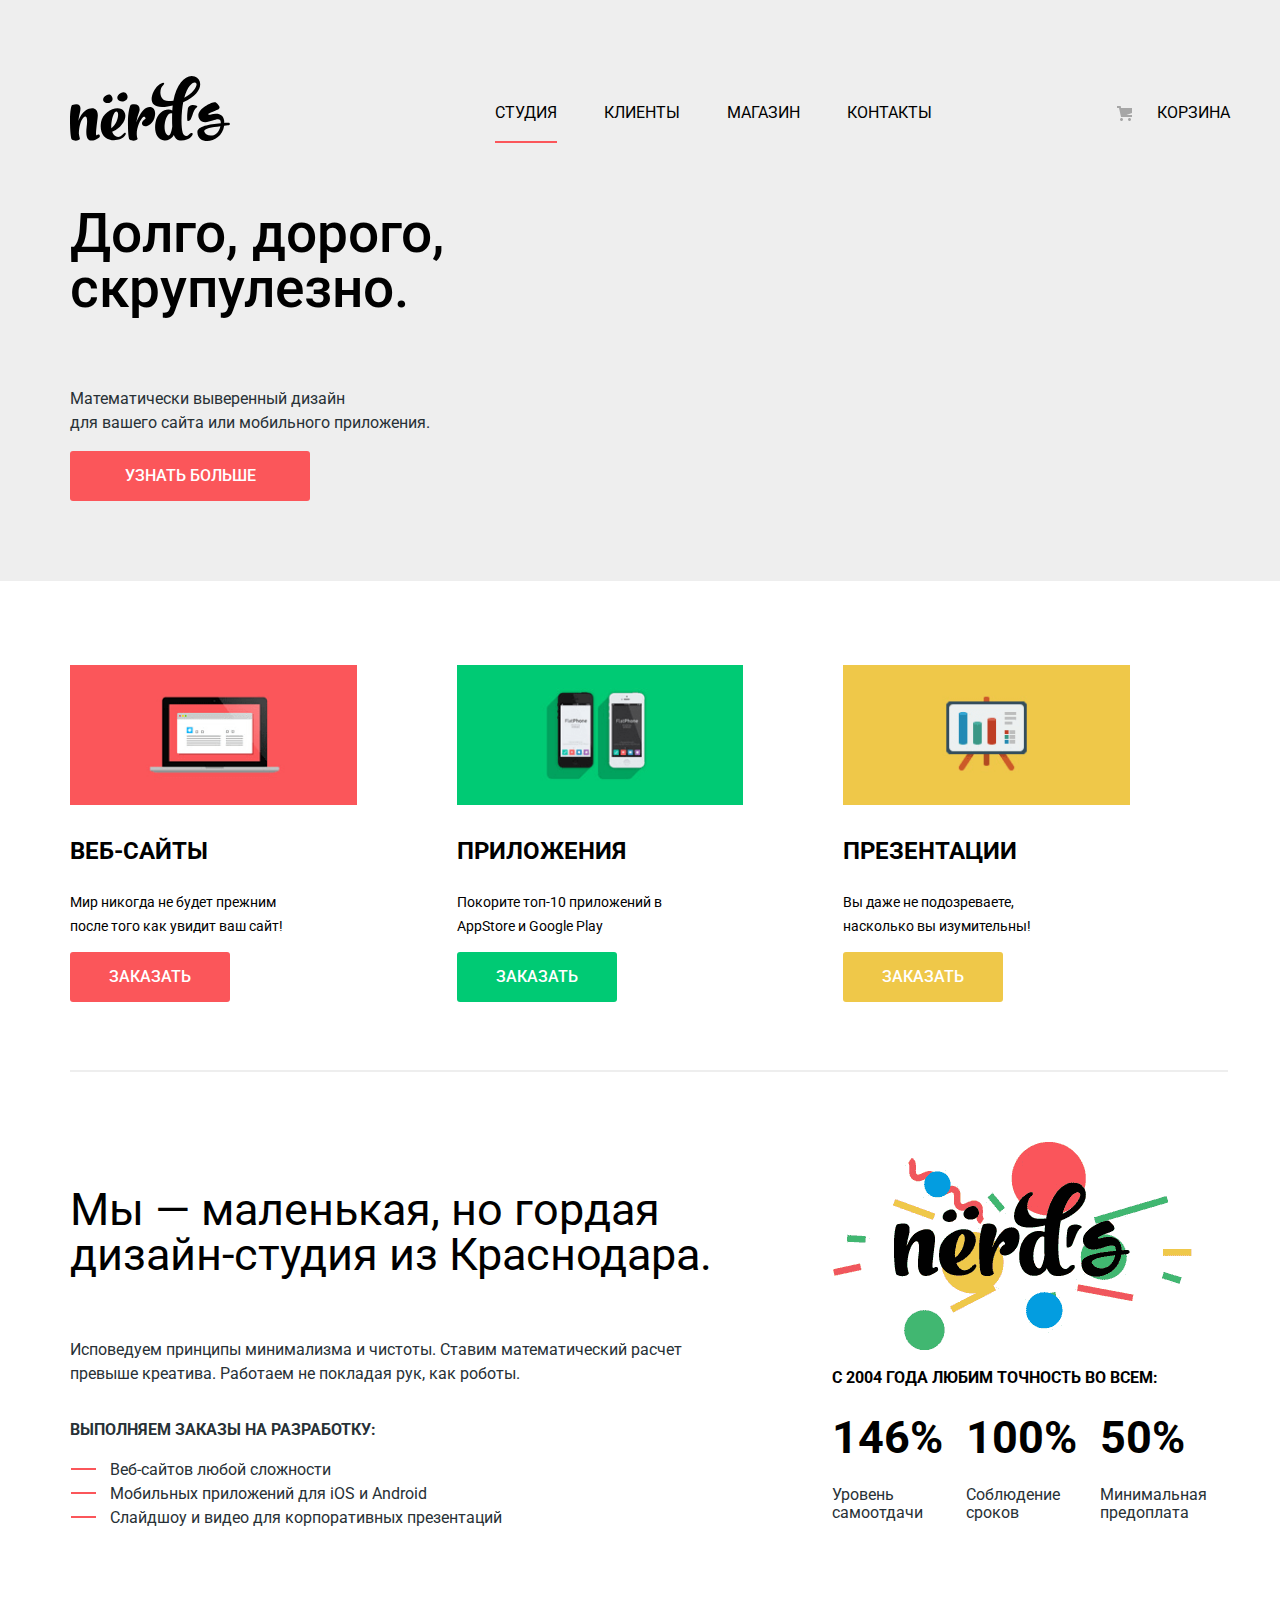
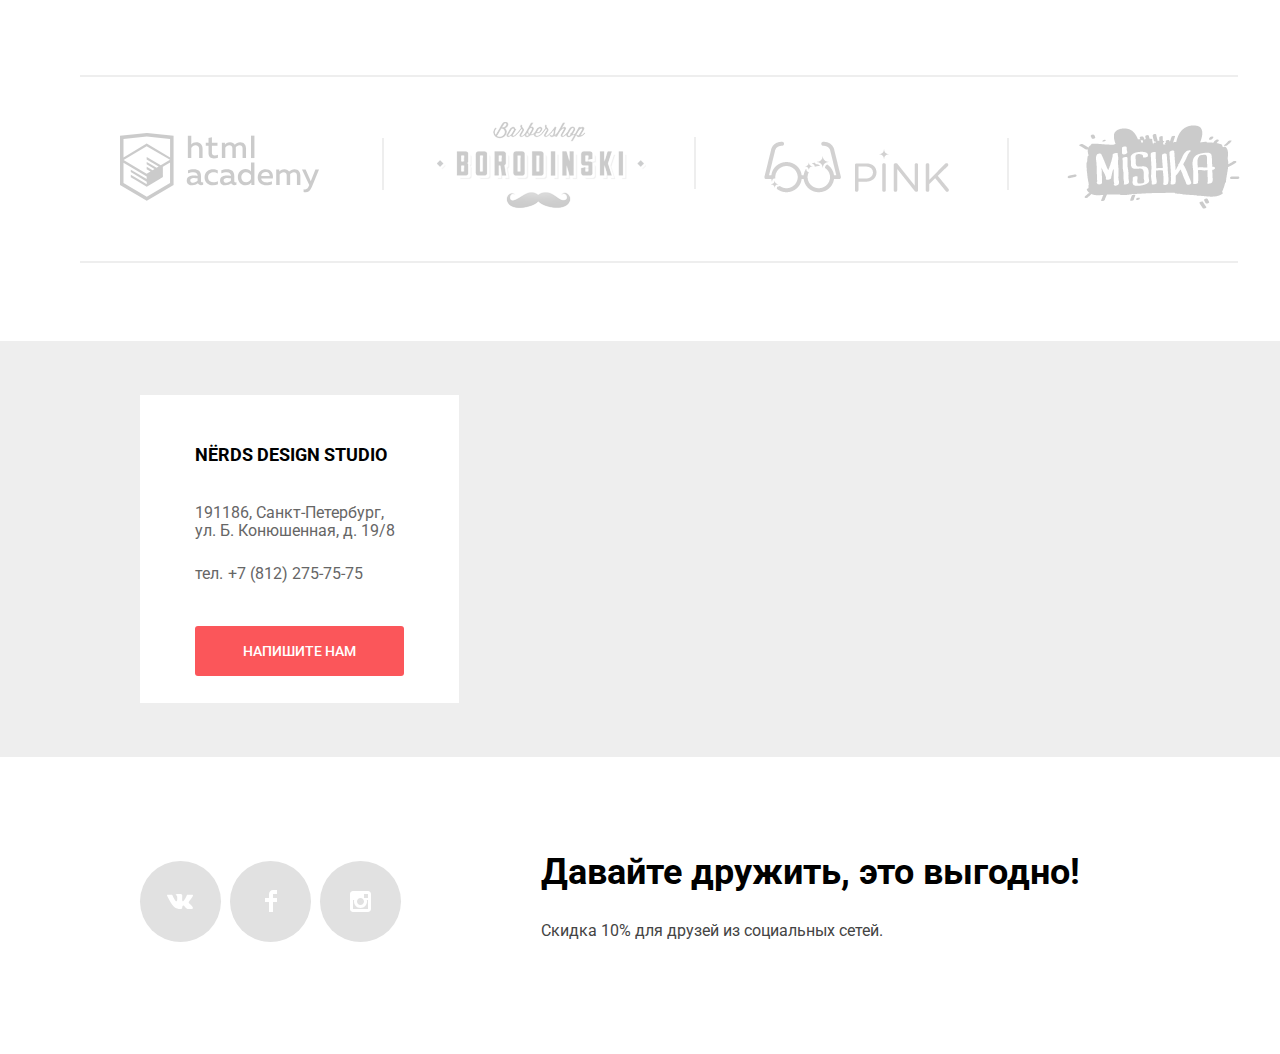
==== commit f6f83fed: "final 2" ====
--- a/index.html
+++ b/index.html
@@ -153,7 +153,7 @@
       </section>
     </div>
   </footer>
-  <div class="popup">
+  <div class="popup visually-hidden">
     <div class="popup-body">
       <div class="popup-content">
        <div class="popup-header">
--- a/css/style.css
+++ b/css/style.css
@@ -23,6 +23,7 @@
   --filter-button-grey: #DFDFDF;
   --filter-button-active-grey: #D5D5D5;
   --popup-hover-grey: #B4B9BB;
+  --toggle-grey: #ababab;
   --checkbox-black: #4D4D4D;
 }
 
@@ -907,7 +908,7 @@
   content: '';
   width: 15px;
   height: 15px;
-  background-image: url("/img/icons/cart-icon.svg");
+  background-image: url("../img/icons/cart-icon.svg");
   top: 8px;
   left: -40px
 }
@@ -1187,8 +1188,8 @@
   height: 4px;
   padding: 0;
   border-radius: 50%;
-  border: 8px solid #ffffff;
-  background-color: #ababab;
+  border: 8px solid var(--basic-white);
+  background-color: var(--toggle-grey);
   box-shadow: 0px 2px 1px rgba(0, 0, 0, 0.15);
 }
 
@@ -1296,7 +1297,7 @@
   position: absolute;
   left: -36px;
   top: 0px;
-  background-image: url(/img/checkbox-off-black.svg);
+  background-image: url(../img/checkbox-off-black.svg);
   background-repeat: no-repeat;
   opacity: 0.4;
   width: 23px;
@@ -1322,7 +1323,7 @@
 .filter-input-checkbox:checked + label::before {
   content: "";
   position: absolute;
-  background-image: url(/img/checkbox-on-full.svg);
+  background-image: url(../img/checkbox-on-full.svg);
   width: 25px;
   height: 23px;
   left: -36px;
@@ -1518,15 +1519,16 @@
   position: absolute;
   width: 360px;
   height: 40px;
-  background-image: url(/img/browser.svg);
+  background-image: url(../img/browser.svg);
   top: -40px;
   opacity: 0.12;
 }
 
-.catalog-item:hover::before{
+.catalog-item:hover::before {
   opacity: 1;
 }
-.catalog-item:focus::before{
+
+.catalog-item:focus::before {
   opacity: 1;
 }
 
@@ -1548,7 +1550,6 @@
   opacity: 0;
 }
 
-
 .catalog-item:hover .product-info,
 .catalog-item:focus .product-info {
   opacity: 1;
@@ -1697,11 +1698,6 @@
   border-color: var(--popup-hover-grey);
 }
 
-input:invalid:required {
-  color: red;
-  border-color: red;
-}
-
 .map {
   height: 416px;
   width: 100%;
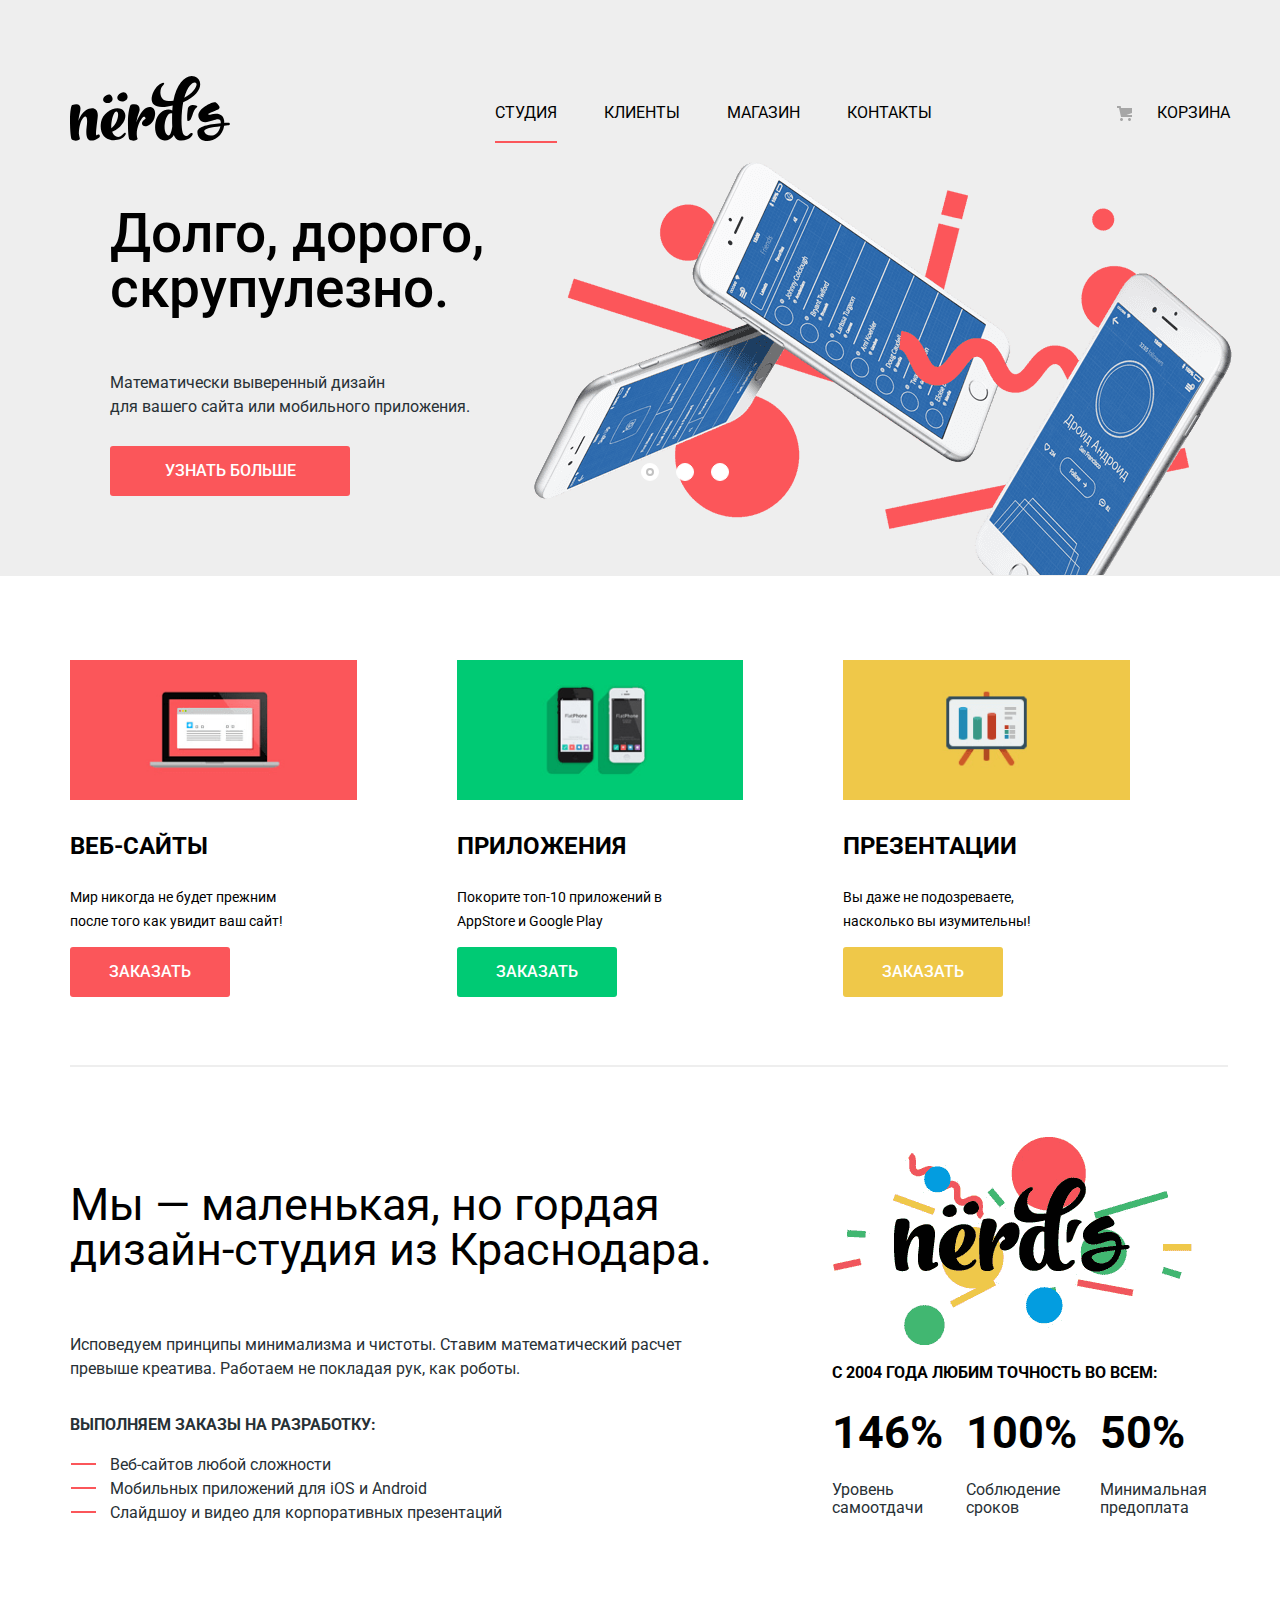
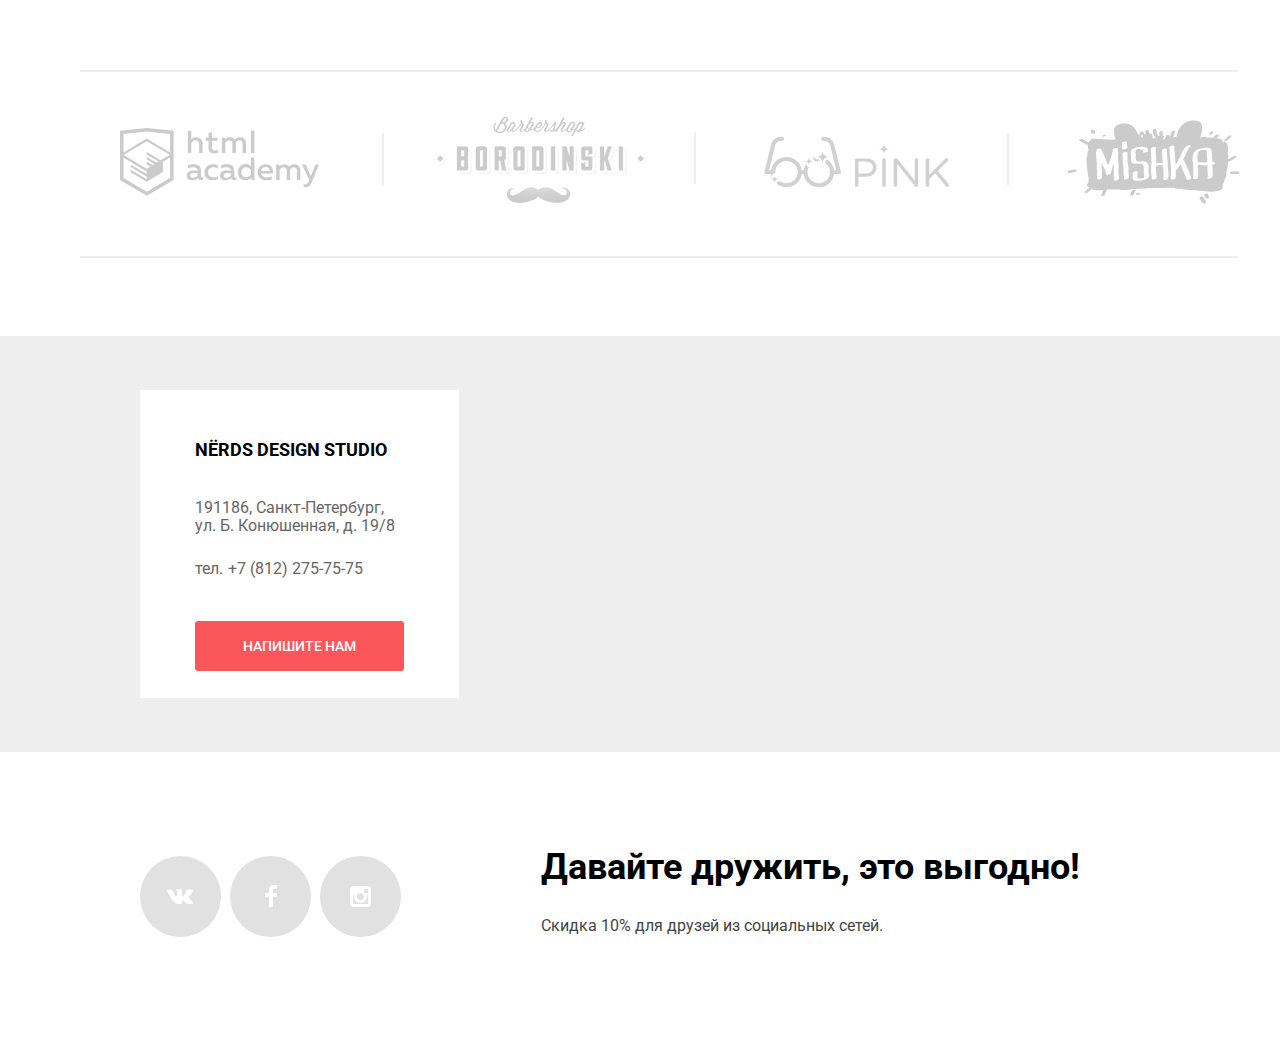
==== commit c34787a5: "Slider Added" ====
--- a/index.html
+++ b/index.html
@@ -5,6 +5,7 @@
   <meta charset="UTF-8">
   <title>Nerds</title>
   <link href="https://fonts.googleapis.com/css2?family=Roboto:wght@400;700&display=swap" rel="stylesheet">
+  <link href="https://fonts.googleapis.com/css2?family=Roboto:wght@500&display=swap" rel="stylesheet">
   <link href="css/normalize.css" rel="stylesheet">
   <link href="css/style.css" rel="stylesheet"> </head>
 
@@ -24,14 +25,41 @@
     </div>
     <section class="features">
       <h2 hidden>Преимущества</h2>
-      <div class="features-wrapper">
-        <p class="main-features">Долго, дорого,
-          <br> скрупулезно.</p>
-        <p class="add-features">Математически выверенный дизайн
-          <br> для вашего сайта или мобильного приложения.</p>
-        <a href="#" class=" button features-link">
-          <p>УЗНАТЬ БОЛЬШЕ</p>
-        </a>
+      <div class="slider">
+        <ul class="slider-list">
+          <li class="first-slide slide slide-current">
+            <p class="main-features">Долго, дорого,
+              <br> скрупулезно.</p>
+            <p class="add-features">Математически выверенный дизайн
+              <br> для вашего сайта или мобильного приложения.</p>
+            <a href="#" class=" button features-link">
+              <p>УЗНАТЬ БОЛЬШЕ</p>
+            </a>
+          </li>
+          <li class="second-slide slide ">
+            <p class="main-features">Любим математику <br>
+              как никто другой.</p>
+            <p class="add-features">Никакого креатива, только математические формулы <br>
+              для расчета идеальных пропорций</p>
+            <a href="#" class=" button features-link">
+              <p>УЗНАТЬ БОЛЬШЕ</p>
+            </a>
+          </li>
+          <li class="third-slide slide">
+            <p class="main-features">Только ночь, <br>
+              только хардкор</p>
+            <p class="add-features">Работать днем, как все? Мы против этого. <br>
+              Ближе к полуночи работа только начинается.</p>
+            <a href="#" class=" button features-link">
+              <p>УЗНАТЬ БОЛЬШЕ</p>
+            </a>
+          </li>
+        </ul>
+        <div class="slider-controls">
+          <button class="first-button current-button" type="button" aria-label="Первый слайд"></button>
+          <button class="second-button" type="button" aria-label="Второй слайд"></button>
+          <button class="third-button" type="button" aria-label="Третий слайд"></button>
+        </div>
       </div>
     </section>
   </header>
@@ -40,15 +68,15 @@
       <h1 hidden>Студия Нёрдс</h1>
       <h2 hidden>Услуги</h2>
       <ul class="services-list">
-        <li class="services-item services-item-1"> <img src="img/illustration-1%201.png" alt="Веб-сайты" width="300px" height="146px">
+        <li class="services-item services-item-1"> <img src="img/illustration-1%201.png" alt="" width="300" height="146">
           <h3>Веб-сайты</h3>
           <p>Мир никогда не будет прежним
             <br> после того как увидит ваш сайт!</p> <a href="#" class="button services-button1">ЗАКАЗАТЬ</a> </li>
-        <li class="services-item services-item-2"> <img src="img/illustration-2%201.png" alt="Приложения" width="300px" height="146px">
+        <li class="services-item services-item-2"> <img src="img/illustration-2%201.png" alt="" width="300" height="146">
           <h3>Приложения</h3>
           <p>Покорите топ-10 приложений в
             <br> AppStore и Google Play</p> <a href="#" class="button services-button2">ЗАКАЗАТЬ</a> </li>
-        <li class="services-item services-item-3"> <img src="img/illustration-3%201.png" alt="Презентации" width="300px" height="146px">
+        <li class="services-item services-item-3"> <img src="img/illustration-3%201.png" alt="" width="300" height="146">
           <h3>Презентации</h3>
           <p>Вы даже не подозреваете,
             <br> насколько вы изумительны!</p> <a href="#" class="button services-button3">ЗАКАЗАТЬ</a> </li>
@@ -112,7 +140,7 @@
   <footer class="page-footer main-footer">
     <div class="footer-wrapper">
       <section class="contacts">
-       <iframe class="map" src="https://www.google.com/maps/embed?pb=!1m18!1m12!1m3!1d1998.6037872533216!2d30.320858716006118!3d59.93871648187625!2m3!1f0!2f0!3f0!3m2!1i1024!2i768!4f13.1!3m3!1m2!1s0x4696310fca145cc1%3A0x42b32648d8238007!2z0JHQvtC70YzRiNCw0Y8g0JrQvtC90Y7RiNC10L3QvdCw0Y8g0YPQuy4sIDE5LzgsINCh0LDQvdC60YIt0J_QtdGC0LXRgNCx0YPRgNCzLCAxOTExODY!5e0!3m2!1sru!2sru!4v1602472971117!5m2!1sru!2sru" width="100%" height="416" frameborder="0" style="border:0;" allowfullscreen="" aria-hidden="false" tabindex="0"></iframe>
+        <iframe class="map" src="https://www.google.com/maps/embed?pb=!1m18!1m12!1m3!1d1998.6037872533216!2d30.320858716006118!3d59.93871648187625!2m3!1f0!2f0!3f0!3m2!1i1024!2i768!4f13.1!3m3!1m2!1s0x4696310fca145cc1%3A0x42b32648d8238007!2z0JHQvtC70YzRiNCw0Y8g0JrQvtC90Y7RiNC10L3QvdCw0Y8g0YPQuy4sIDE5LzgsINCh0LDQvdC60YIt0J_QtdGC0LXRgNCx0YPRgNCzLCAxOTExODY!5e0!3m2!1sru!2sru!4v1602472971117!5m2!1sru!2sru" style="border:0;" allowfullscreen="" aria-hidden="true"></iframe>
         <h2 hidden>contacts</h2>
         <div class="contacts-wrapper">
           <p class="contacts-title">NЁRDS DESIGN STUDIO</p>
@@ -127,20 +155,20 @@
         <div class="container-social">
           <ul class="social-list">
             <li>
-              <a href="https://vk.com" class="social-button">
-                <svg class="sbutton" width="27" height="15" viewBox="0 0 27 15" fill="none" xmlns="http://www.w3.org/2000/svg">
+              <a aria-label="Вконтакте" href="https://vk.com" class="social-button">
+                <svg aria-visible="false" class="sbutton" width="27" height="15" viewBox="0 0 27 15" fill="none" xmlns="http://www.w3.org/2000/svg">
                   <path d="M16.138 11.51C17.094 11.201 18.318 13.55 19.621 14.449C20.599 15.13 21.348 14.983 21.348 14.983L24.821 14.933C24.821 14.933 26.636 14.821 25.778 13.379C25.707 13.259 25.275 12.31 23.193 10.357C21.016 8.31404 21.311 8.64504 23.932 5.11304C25.529 2.96004 26.168 1.64504 25.968 1.08504C25.776 0.546037 24.603 0.686037 24.603 0.686037L20.69 0.713037C20.309 0.714037 19.986 0.832037 19.839 1.22804C19.836 1.23204 19.218 2.89404 18.394 4.30704C16.653 7.29604 15.958 7.45504 15.67 7.26804C15.009 6.83504 15.176 5.53104 15.176 4.60404C15.176 1.70704 15.608 0.499037 14.33 0.187037C13.903 0.0830374 13.591 0.0150374 12.502 0.00503741C11.11 -0.0159626 9.92797 0.00503743 9.25797 0.334037C8.81297 0.557037 8.47197 1.04604 8.67897 1.07404C8.93897 1.10904 9.52197 1.23404 9.83397 1.66004C10.235 2.21204 10.223 3.44904 10.223 3.44904C10.223 3.44904 10.452 6.86004 9.68297 7.28304C9.15497 7.57304 8.43297 6.98104 6.87997 4.26704C6.08697 2.87904 5.48797 1.34504 5.48797 1.34504C5.48797 1.34504 5.37197 1.06004 5.16197 0.904037C4.91197 0.719037 4.56197 0.660037 4.56197 0.660037L0.84797 0.684037C0.84797 0.684037 0.28997 0.700037 0.0849697 0.946037C-0.0970303 1.16404 0.0699697 1.61404 0.0699697 1.61404C0.0699697 1.61404 2.97897 8.49504 6.27297 11.961C9.29297 15.143 12.725 14.932 12.725 14.932H14.28C14.28 14.932 14.749 14.878 14.989 14.62C15.213 14.38 15.203 13.929 15.203 13.929C15.203 13.929 15.172 11.82 16.138 11.51Z" fill="white" /> </svg>
               </a>
             </li>
             <li>
-              <a href="https://www.facebook.com" class="social-button">
-                <svg width="12" height="22" viewBox="0 0 12 22" fill="none" xmlns="http://www.w3.org/2000/svg">
+              <a aria-label="Фейсбук" href="https://www.facebook.com" class="social-button">
+                <svg aria-visible="false" width="12" height="22" viewBox="0 0 12 22" fill="none" xmlns="http://www.w3.org/2000/svg">
                   <path d="M12 4V0H8C5.79086 0 4 1.79086 4 4V8H0V12H4V22H8V12H12V8H8V4H12Z" fill="white" /> </svg>
               </a>
             </li>
             <li>
-              <a href="https://www.instagram.com" class="social-button">
-                <svg width="21" height="21" viewBox="0 0 21 21" fill="none" xmlns="http://www.w3.org/2000/svg">
+              <a aria-label="Инстаграм" href="https://www.instagram.com" class="social-button">
+                <svg aria-visible="false" width="21" height="21" viewBox="0 0 21 21" fill="none" xmlns="http://www.w3.org/2000/svg">
                   <path fill-rule="evenodd" clip-rule="evenodd" d="M3 0H18C19.65 0 21 1.35 21 3V18C21 19.65 19.65 21 18 21H3C1.35 21 0 19.65 0 18V3C0 1.35 1.35 0 3 0ZM14 10.5C14 8.57 12.43 7 10.5 7C8.57 7 7 8.57 7 10.5C7 12.43 8.57 14 10.5 14C12.43 14 14 12.43 14 10.5ZM3 18V9H4.181C4.0626 9.49127 4.00186 9.99467 4 10.5C4 14.0899 6.91015 17 10.5 17C14.0899 17 17 14.0899 17 10.5C16.9986 9.99464 16.9379 9.49118 16.819 9H18V18H3ZM14 7H18V3H14V7Z" fill="white" /> </svg>
               </a>
             </li>
@@ -153,28 +181,28 @@
       </section>
     </div>
   </footer>
-  <div class="popup visually-hidden">
+  <div class="popup">
     <div class="popup-body">
       <div class="popup-content">
-       <div class="popup-header">
-        <div class="popup-title">Напишите нам</div>
-        <a href="#" class="popup-close"><img src="img/icons/close-cross.svg" alt="Закрыть" width="21px" height="21px"></a>
+        <div class="popup-header">
+          <div class="popup-title">Напишите нам</div>
+          <a href="#" class="popup-close"><img src="img/icons/close-cross.svg" alt="Закрыть" width="21" height="21"></a>
         </div>
         <div class="popup-text">
-          <form action="get" class="popup-form">
+          <form method="post" class="popup-form" action="https://echo.htmlacademy.ru" oninput="sum.value=numsum.value">
             <fieldset class="user-data">
               <ul class="ud-list">
                 <li class="ud-list-item">
                   <label for="user-name-popup" class="user-name-title">Ваше имя:</label>
-                  <input required placeholder="Имя Фамилия" id="user-name-popup" name="user-name" type="text" class="user-name-input popup-form-item"> </li>
+                  <input placeholder="Имя Фамилия" id="user-name-popup" name="user-name" type="text" class="user-name-input popup-form-item"> </li>
                 <li class="ud-list-item">
                   <label for="user-mail-popup" class="user-name-title">Ваш email:</label>
-                  <input required placeholder="email@example.com" id="user-mail-popup" name="user-email" type="email" class="user-name-input popup-form-item"> </li>
+                  <input placeholder="email@example.com" id="user-mail-popup" name="user-email" type="email" class="user-email-input popup-form-item"> </li>
               </ul>
             </fieldset>
             <fieldset class="user-message">
               <label class="message-text-title">Текст письма:</label>
-              <textarea required class="message-textarea popup-form-item" name="message-text" id="message" placeholder="В свободной форме"></textarea>
+              <textarea class="message-textarea popup-form-item" name="message-text" id="message" placeholder="В свободной форме"></textarea>
             </fieldset>
             <button type="submit" class="popup-form-button button">Отправить</button>
           </form>
@@ -182,6 +210,7 @@
       </div>
     </div>
   </div>
+  <script src="js/script.js"></script>
 </body>
 
 </html>
--- a/css/style.css
+++ b/css/style.css
@@ -182,15 +182,21 @@
   font-size: 55px;
   line-height: 55px;
   font-weight: 500;
+
 }
 
 .add-features {
   font-size: 16px;
   line-height: 24px;
   color: var(--lighten-black);
+  margin: 0;
+  padding: 0;
 }
 
 .features-link {
+  display: flex;
+  justify-content: center;
+  align-items: center;
   color: var(--basic-white);
   background-color: var(--red);
   font-size: 16px;
@@ -199,6 +205,7 @@
   height: 50px;
   border-radius: 3px;
   margin-bottom: 80px;
+  margin-top: 27px;
 }
 
 
@@ -756,6 +763,7 @@
   width: 300px;
   margin-right: 100px;
 }
+
 
 
 /*Flex Catalog*/
@@ -878,7 +886,7 @@
 /*AAAAAAAAAAAAAAAAAAAAAAAAAAAAAAAAAAAAAAAAAAAAAAAAAAAAAAAAAAAAAAAAAAAA*/
 
 
-/*Красная хрень около списка услуг*/
+/*Красные метки около списка услуг*/
 
 .los-list li {
   position: relative;
@@ -1373,10 +1381,12 @@
   width: 260px;
   height: 50px;
   border-radius: 3px;
-  font-weight: 600;
+  font-weight: 500;
   font-size: 16px;
   line-height: 18px;
   text-transform: uppercase;
+  outline: none;
+  border: 0;
 }
 
 .filter-button:hover,
@@ -1492,6 +1502,7 @@
 
 .arrows-item {
   opacity: 0.3;
+  cursor: pointer;
 }
 
 .arrows-item:hover,
@@ -1559,6 +1570,11 @@
 /*POPUP*/
 
 .popup {
+  display: flex;
+  visibility:hidden;
+  align-items: center;
+  justify-content: center;
+  position: fixed;
   width: 100%;
   height: 100%;
   top: 0;
@@ -1566,7 +1582,13 @@
   background-color: transparent;
 }
 
+.popup-show{
+  visibility: visible;
+  animation: bounce 0.6s;
+}
+
 .popup-body {
+
   min-height: 100%;
   display: flex;
   align-items: center;
@@ -1659,8 +1681,18 @@
   padding: 16px;
 }
 
+.user-email-input {
+  width: 360px;
+  height: 50px;
+  border: 2px solid var(--filter-grey);
+  box-sizing: border-box;
+  border-radius: 3px;
+  padding: 16px;
+}
+
 .user-message {
   display: flex;
+  flex-direction: column;
   width: 760px;
   height: 145px;
   border: 0;
@@ -1703,3 +1735,149 @@
   width: 100%;
   position: absolute;
 }
+
+
+.popup-error{
+  animation: shake 0.6s;
+}
+
+
+/*Animation*/
+
+  @keyframes bounce {
+  0% {
+    transform: translateY(-2000px);
+  }
+
+  70% {
+    transform: translateY(30px);
+  }
+
+  90% {
+    transform: translateY(-10px);
+  }
+
+  100% {
+    transform: translateY(0);
+  }
+}
+
+
+@keyframes shake {
+  0%,
+  100% {
+    transform: translateX(0);
+  }
+
+  10%,
+  30%,
+  50%,
+  70%,
+  90% {
+    transform: translateX(-10px);
+  }
+
+  20%,
+  40%,
+  60%,
+  80% {
+    transform: translateX(10px);
+  }
+}
+
+
+
+/*Slider*/
+.slider{
+  position: relative;
+  margin-left: 70px;
+
+}
+.slide{
+  display: none;
+}
+.slide-current{
+  display: block;
+}
+.first-slide {
+  position: relative;
+
+}
+.first-slide::after {
+  content: "";
+  position: absolute;
+   left: 390px;
+  top: -62px;
+  width: 760px;
+  height: 431px;
+  background-image: url("../img/nerds-index-slide1.png");
+  background-color: transparent;
+  background-repeat: no-repeat;
+  background-position: 0 0;
+}
+
+.second-slide::after {
+  content: "";
+  position: absolute;
+
+   left: 390px;
+  top: -62px;
+  width: 760px;
+  height: 431px;
+  background-image: url("../img/nerds-index-slide2%201.png");
+  background-color: transparent;
+  background-repeat: no-repeat;
+  background-position: 0 0;
+}
+
+.third-slide::after {
+  content: "";
+  position: absolute;
+
+   left: 390px;
+  top: -62px;
+  width: 760px;
+  height: 431px;
+  background-image: url("../img/nerds-index-slide3.png");
+  background-color: transparent;
+  background-repeat: no-repeat;
+  background-position: 0 0;
+}
+
+
+.slider-controls {
+  position: absolute;
+  bottom: 15px;
+  left: 571px;
+  display: grid;
+  grid-template-columns: repeat(3, 1fr);
+  column-gap: 17px;
+  width: 88px;
+  min-height: 18px;
+}
+
+.slider-controls button {
+  padding: 0;
+  width: 18px;
+  min-height: 18px;
+  background-color: var(--basic-white);
+  border: 1px solid var(--basic-white);
+  border-radius: 50%;
+  cursor: pointer;
+}
+
+.slider-controls .current-button {
+  position: relative;
+}
+
+.slider-controls .current-button::after {
+  content: "";
+  position: absolute;
+  width: 8px;
+  height: 8px;
+  left: 4px;
+  top: 4px;
+  background-image: url('../img/slider-circle.svg');
+  background-repeat: no-repeat;
+  background-position: 0 0;
+}
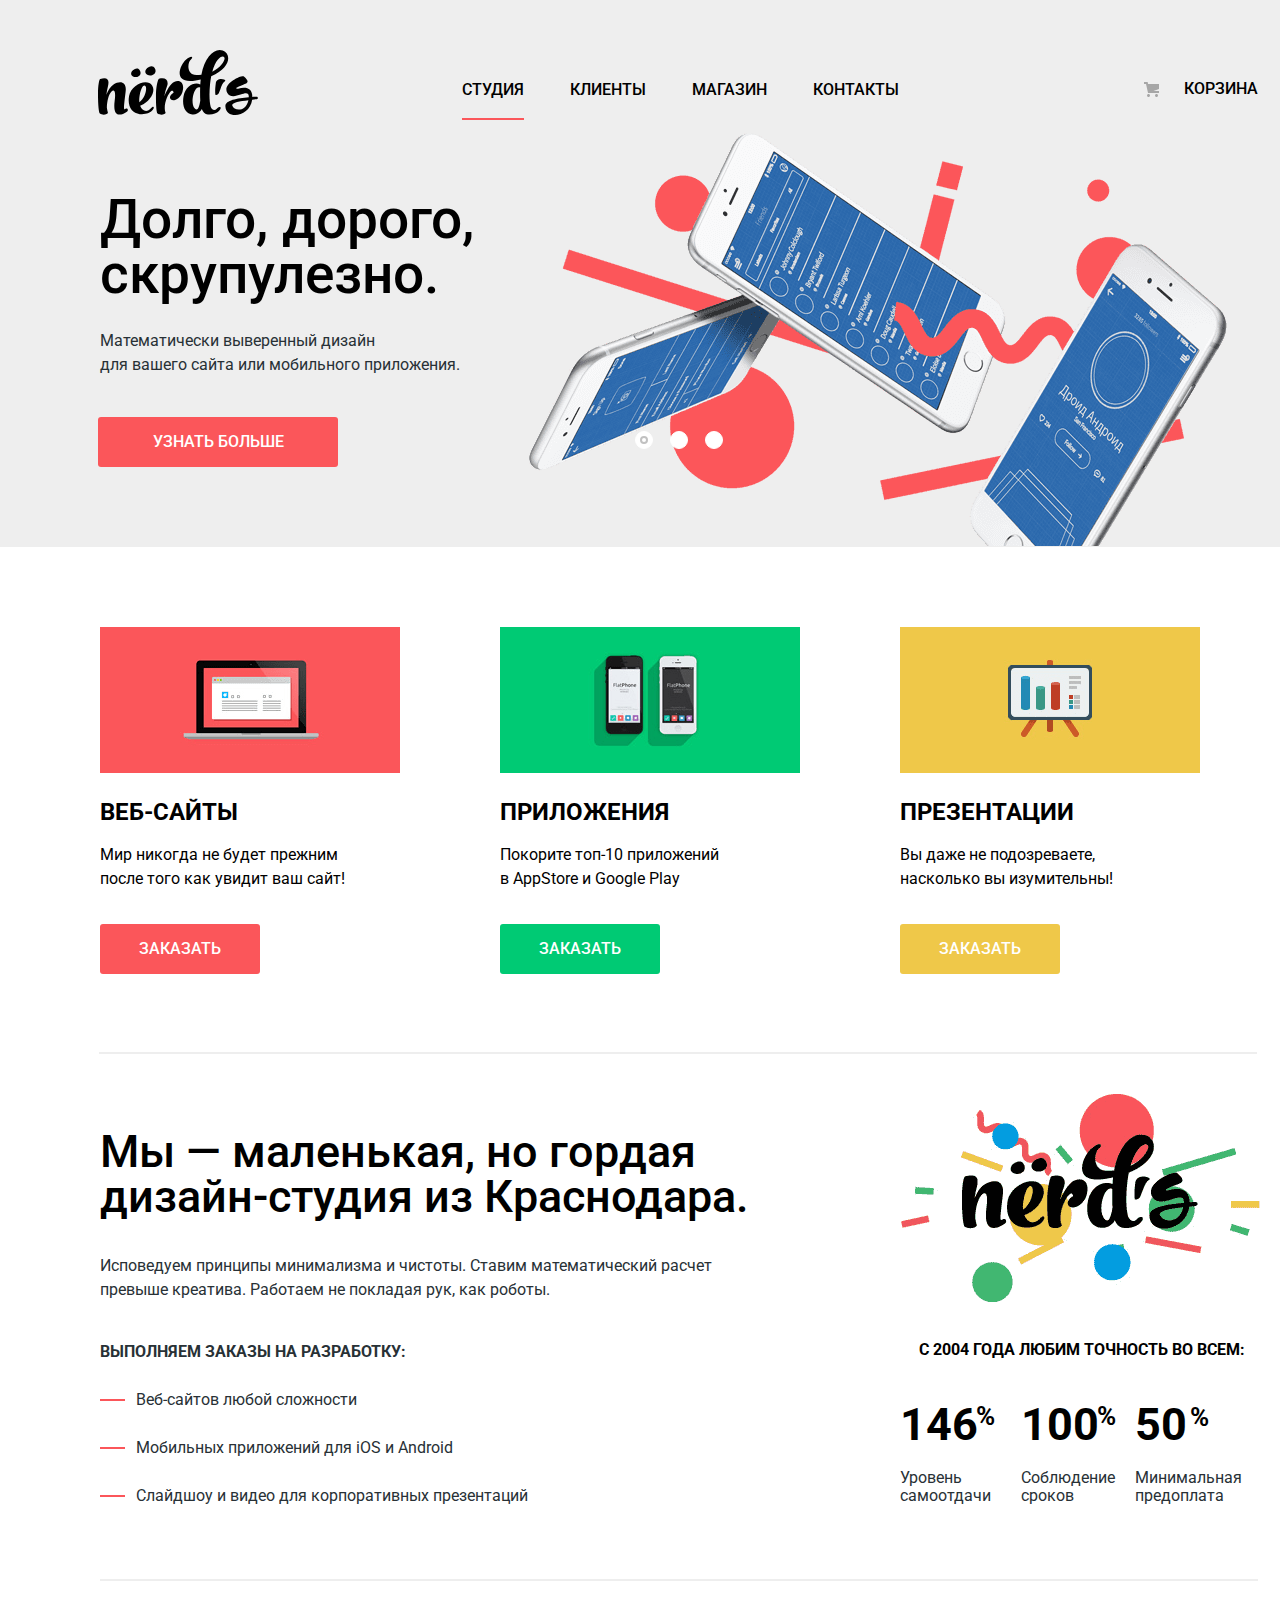
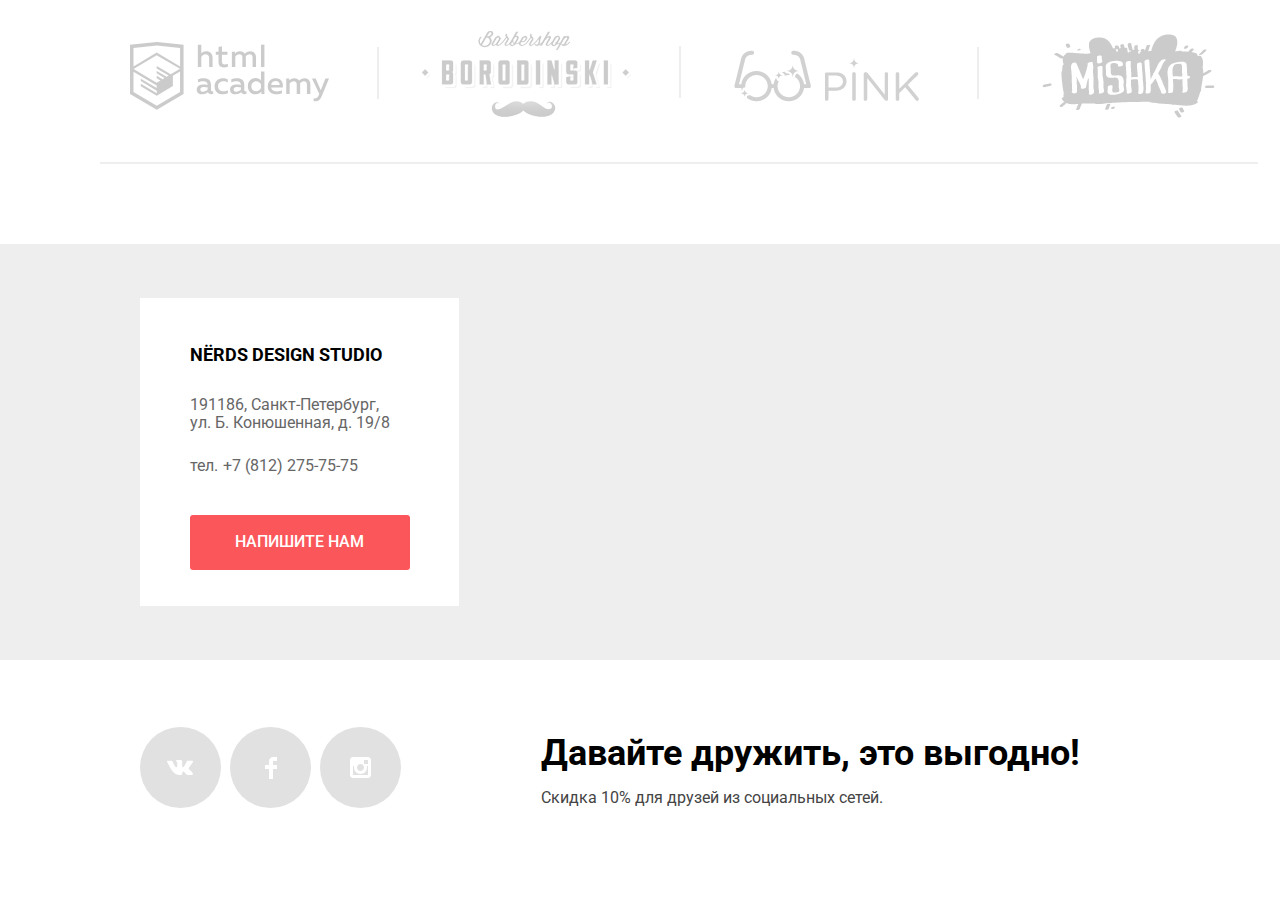
==== commit 9032514b: "Исправления" ====
--- a/index.html
+++ b/index.html
@@ -11,6 +11,7 @@
 
 <body class="page-body">
   <header class="main-header">
+   <div class="container">
     <div class="main-navigation-wrapper">
       <nav class="main-navigation">
         <a class="main-logo"> <img src="img/nerds-logo.svg" width="160" height="65" alt="Логотип Нёрдс"> </a>
@@ -62,6 +63,7 @@
         </div>
       </div>
     </section>
+    </div>
   </header>
   <main class="container">
     <section class="services">
@@ -74,8 +76,8 @@
             <br> после того как увидит ваш сайт!</p> <a href="#" class="button services-button1">ЗАКАЗАТЬ</a> </li>
         <li class="services-item services-item-2"> <img src="img/illustration-2%201.png" alt="" width="300" height="146">
           <h3>Приложения</h3>
-          <p>Покорите топ-10 приложений в
-            <br> AppStore и Google Play</p> <a href="#" class="button services-button2">ЗАКАЗАТЬ</a> </li>
+          <p>Покорите топ-10 приложений
+            <br>в AppStore и Google Play</p> <a href="#" class="button services-button2">ЗАКАЗАТЬ</a> </li>
         <li class="services-item services-item-3"> <img src="img/illustration-3%201.png" alt="" width="300" height="146">
           <h3>Презентации</h3>
           <p>Вы даже не подозреваете,
@@ -102,18 +104,18 @@
         <h3 class="statistics-title">с 2004 года Любим точность во всем:</h3>
         <ul class="statistics-list">
           <li class="statistics-item statistics-item-1">
-            <h2>146%</h2>
-            <p>Уровень
+            <h2>146</h2>
+            <p class="stat-text">Уровень
               <br> самоотдачи</p>
           </li>
           <li class="statistics-item statistics-item-2">
-            <h2>100%</h2>
-            <p>Соблюдение
+            <h2>100</h2>
+            <p class="stat-text">Соблюдение
               <br> сроков</p>
           </li>
           <li class="statistics-item statistics-item-3">
-            <h2>50%</h2>
-            <p>Минимальная
+            <h2>50</h2>
+            <p class="stat-text">Минимальная
               <br>предоплата</p>
           </li>
         </ul>
@@ -147,7 +149,7 @@
           <div class="contacts-text-wrapper">
             <p class="contacts-adress"> 191186, Санкт-Петербург,
               <br> ул. Б. Конюшенная, д. 19/8</p>
-            <p><span class="contacts-tel-text">тел.</span><a href="tel:+78122757575" class="contacts-tel">+7 (812) 275-75-75</a> </p>
+            <p class="tel-content"><span class="contacts-tel-text">тел.</span><a href="tel:+78122757575" class="contacts-tel">+7 (812) 275-75-75</a> </p>
           </div> <a href="#" class="button contacts-button">Напишите нам</a> </div>
       </section>
       <section class="footer-social">
@@ -156,19 +158,19 @@
           <ul class="social-list">
             <li>
               <a aria-label="Вконтакте" href="https://vk.com" class="social-button">
-                <svg aria-visible="false" class="sbutton" width="27" height="15" viewBox="0 0 27 15" fill="none" xmlns="http://www.w3.org/2000/svg">
+                <svg class="sbutton" width="27" height="15" viewBox="0 0 27 15" fill="none" xmlns="http://www.w3.org/2000/svg">
                   <path d="M16.138 11.51C17.094 11.201 18.318 13.55 19.621 14.449C20.599 15.13 21.348 14.983 21.348 14.983L24.821 14.933C24.821 14.933 26.636 14.821 25.778 13.379C25.707 13.259 25.275 12.31 23.193 10.357C21.016 8.31404 21.311 8.64504 23.932 5.11304C25.529 2.96004 26.168 1.64504 25.968 1.08504C25.776 0.546037 24.603 0.686037 24.603 0.686037L20.69 0.713037C20.309 0.714037 19.986 0.832037 19.839 1.22804C19.836 1.23204 19.218 2.89404 18.394 4.30704C16.653 7.29604 15.958 7.45504 15.67 7.26804C15.009 6.83504 15.176 5.53104 15.176 4.60404C15.176 1.70704 15.608 0.499037 14.33 0.187037C13.903 0.0830374 13.591 0.0150374 12.502 0.00503741C11.11 -0.0159626 9.92797 0.00503743 9.25797 0.334037C8.81297 0.557037 8.47197 1.04604 8.67897 1.07404C8.93897 1.10904 9.52197 1.23404 9.83397 1.66004C10.235 2.21204 10.223 3.44904 10.223 3.44904C10.223 3.44904 10.452 6.86004 9.68297 7.28304C9.15497 7.57304 8.43297 6.98104 6.87997 4.26704C6.08697 2.87904 5.48797 1.34504 5.48797 1.34504C5.48797 1.34504 5.37197 1.06004 5.16197 0.904037C4.91197 0.719037 4.56197 0.660037 4.56197 0.660037L0.84797 0.684037C0.84797 0.684037 0.28997 0.700037 0.0849697 0.946037C-0.0970303 1.16404 0.0699697 1.61404 0.0699697 1.61404C0.0699697 1.61404 2.97897 8.49504 6.27297 11.961C9.29297 15.143 12.725 14.932 12.725 14.932H14.28C14.28 14.932 14.749 14.878 14.989 14.62C15.213 14.38 15.203 13.929 15.203 13.929C15.203 13.929 15.172 11.82 16.138 11.51Z" fill="white" /> </svg>
               </a>
             </li>
             <li>
               <a aria-label="Фейсбук" href="https://www.facebook.com" class="social-button">
-                <svg aria-visible="false" width="12" height="22" viewBox="0 0 12 22" fill="none" xmlns="http://www.w3.org/2000/svg">
+                <svg width="12" height="22" viewBox="0 0 12 22" fill="none" xmlns="http://www.w3.org/2000/svg">
                   <path d="M12 4V0H8C5.79086 0 4 1.79086 4 4V8H0V12H4V22H8V12H12V8H8V4H12Z" fill="white" /> </svg>
               </a>
             </li>
             <li>
               <a aria-label="Инстаграм" href="https://www.instagram.com" class="social-button">
-                <svg aria-visible="false" width="21" height="21" viewBox="0 0 21 21" fill="none" xmlns="http://www.w3.org/2000/svg">
+                <svg  width="21" height="21" viewBox="0 0 21 21" fill="none" xmlns="http://www.w3.org/2000/svg">
                   <path fill-rule="evenodd" clip-rule="evenodd" d="M3 0H18C19.65 0 21 1.35 21 3V18C21 19.65 19.65 21 18 21H3C1.35 21 0 19.65 0 18V3C0 1.35 1.35 0 3 0ZM14 10.5C14 8.57 12.43 7 10.5 7C8.57 7 7 8.57 7 10.5C7 12.43 8.57 14 10.5 14C12.43 14 14 12.43 14 10.5ZM3 18V9H4.181C4.0626 9.49127 4.00186 9.99467 4 10.5C4 14.0899 6.91015 17 10.5 17C14.0899 17 17 14.0899 17 10.5C16.9986 9.99464 16.9379 9.49118 16.819 9H18V18H3ZM14 7H18V3H14V7Z" fill="white" /> </svg>
               </a>
             </li>
--- a/css/style.css
+++ b/css/style.css
@@ -28,7 +28,7 @@
 }
 
 body {
-  min-width: 1160px;
+  width: 100%;
   margin: 0;
   padding: 0;
   font-family: "Roboto", Arial, sans-serif;
@@ -54,7 +54,7 @@
 }
 
 .main-header {
-  margin-bottom: 70px;
+  /*  margin-bottom: 70px;*/
 }
 
 .page a {
@@ -121,13 +121,14 @@
 
 .main-header {
   background-color: var(--darken-white);
-  background-image: url(/img/Rectangle%205.png);
+  /*  background-image: url(/img/Rectangle%205.png);*/
 }
 
 
 /*Main navigation*/
 
 .main-navigation {
+  font-weight: 500;
   font-size: 16px;
   line-height: 30px;
   color: var(--basic-black);
@@ -141,6 +142,8 @@
 
 .site-navigation {
   list-style: none;
+  margin: 0;
+  padding: 0;
 }
 
 .site-navigation a,
@@ -162,19 +165,26 @@
 
 .main-logo {
   width: 160px;
-  height: 65;
+  height: 65px;
 }
 
 .main-logo:active {
   width: 160px;
-  height: 65;
+  height: 65px;
   fill: var(--green);
 }
 
 
 /*Features container*/
 
+.features {
+  position: relative;
+  margin: 0 auto;
+  display: flex;
+}
+
 .features-wrapper {
+  width: 100%;
   background-color: var(--darken-white);
 }
 
@@ -182,15 +192,16 @@
   font-size: 55px;
   line-height: 55px;
   font-weight: 500;
-
+  margin-top: 78px;
+  margin-left: 30px;
+  margin-bottom: 27px;
 }
 
 .add-features {
   font-size: 16px;
   line-height: 24px;
   color: var(--lighten-black);
-  margin: 0;
-  padding: 0;
+  margin-left: 30px;
 }
 
 .features-link {
@@ -205,7 +216,8 @@
   height: 50px;
   border-radius: 3px;
   margin-bottom: 80px;
-  margin-top: 27px;
+  margin-top: 40px;
+  margin-left: 28px;;
 }
 
 
@@ -265,16 +277,23 @@
 
 /*About Us*/
 
+.about-us{
+
+}
+
 .about-us-p1 {
+  font-weight: 500;
   font-size: 45px;
   line-height: 45px;
   color: var(--basic-black);
+  margin-bottom: 19px;
 }
 
 .about-us-p2 {
   font-size: 16px;
   line-height: 24px;
   color: var(--lighten-black);
+  margin-bottom: 22px;
 }
 
 .statistics-title {
@@ -283,12 +302,15 @@
   line-height: 24px;
   text-transform: uppercase;
   color: var(--basic-black);
+  margin-top: 36px;
+  margin-left: 94px;
 }
 
 .list-of-service {
   font-size: 16px;
   line-height: 24px;
   color: var(--lighten-black);
+
 }
 
 .list-of-service h3 {
@@ -307,6 +329,10 @@
   line-height: 24px;
   text-transform: uppercase;
   font-weight: 500;
+}
+
+.statistics-item{
+
 }
 
 .statistics-item h2 {
@@ -314,8 +340,9 @@
   line-height: 64px;
   color: var(--basic-black);
   font-weight: bold;
-  margin-bottom: 0;
-  margin-top: 0;
+  margin-bottom: 0px;
+  margin-top: -18px;
+
 }
 
 .statistics-item p {
@@ -328,11 +355,7 @@
   list-style-type: none;
 }
 
-.los-list li {
-  position: relative;
-}
-
-.los-list li::before {}
+
 
 
 /*Partners*/
@@ -384,6 +407,10 @@
 .contacts-title {
   display: flex;
   width: 220px;
+  margin: 0;
+  margin-top: 35px;
+  margin-bottom: 10px;
+
 }
 
 .contacts p {
@@ -391,7 +418,12 @@
   font-size: 18px;
   line-height: 30px;
   font-weight: bold;
-  margin-left: 10px;
+
+/*  margin-left: 10px;*/
+}
+.tel-content{
+  margin-left: 5px;
+  margin-bottom: 35px;
 }
 
 .main-footer .contacts-adress {
@@ -404,6 +436,7 @@
   text-align: start;
   padding: 0;
   margin-bottom: 0;
+  margin-left: 5px;
 }
 
 .container-social li {
@@ -464,6 +497,8 @@
   font-weight: 500;
   width: 100%;
   background-color: var(--darken-white);
+  margin-top: 78px;
+  margin-left: 30px;
 }
 
 .page-title h2 {
@@ -478,6 +513,7 @@
   font-size: 18px;
   line-height: 30px;
   text-transform: uppercase;
+  margin-bottom: 25px;
 }
 
 .sorting-container p {
@@ -529,35 +565,29 @@
 }
 
 .main-header {
-  margin-bottom: 70px;
+  width: 100%;
+  /*  margin-bottom: 70px;*/
 }
 
 .container {
+  position: relative;
   width: 1160px;
   margin: 0 auto;
-  padding: 0 10px;
   max-height: 100%;
 }
 
 .main-navigation {
   display: grid;
-  grid-template-columns: max-content 1fr min-content;
-  margin-top: 50px;
+  grid-template-columns: min-content 1fr min-content;
+  margin-left: 28px;
 }
 
 .main-navigation-wrapper {
   display: grid;
   grid-template-columns: 1fr min-content;
   width: 1160px;
-  margin: 0 auto;
-  padding: 0 10px;
-}
-
-.features-wrapper {
-  display: grid;
-  width: 1160px;
-  margin: 0 auto;
-  padding: 0 10px;
+  /*  margin: 0 auto;*/
+  /*  padding: 0 10px;*/
 }
 
 
@@ -607,24 +637,43 @@
 
 .partners {
   width: 1160px;
-  margin: 0 auto 80px auto;
-  padding: 0 10px;
+ margin-bottom: 45px;
+/*  margin-top: 34px;*/
+/*  padding: 0 20px;*/
+}
+.partners-item{
+  margin-bottom: 50px;
+}
+.partners-item:nth-child(3){
+  margin-right: 30px;
+  margin-left: 10px;
+}
+
+
+.partners-item:last-child{
+  margin-right: -45px;
+
 }
 
 .partners-list {
   display: flex;
-  height: 180px;
+  height: 190px;
   flex-wrap: wrap;
   align-items: center;
-  justify-content: space-between;
-  /*  padding: 43px;*/
+
+  justify-content:space-between;
+margin: 0 30px;
+  padding: 0 30px;
+/*  margin-left: 19px;*/
+
+
 }
 
 
 /*==================================== Footer Grid ===================================*/
 
 .footer-wrapper {
-  width: 100%px;
+  width: 100%;
   margin: 0 auto
   /*  padding: 0 10px;*/
   /*
@@ -637,7 +686,7 @@
 .footer-social {
   margin: 0 auto;
   margin-left: 140px;
-  margin-top: 68px;
+  margin-top: 30px;
 }
 
 .container-social-text {
@@ -659,6 +708,8 @@
   grid-template-rows: auto 1fr;
   margin: 0 auto;
   row-gap: 48px;
+  margin-top: 22px;
+  margin-left: 28px;
   margin-bottom: 60px;
   width: 1160px;
 }
@@ -667,11 +718,14 @@
   grid-column: 1/2;
   grid-row: 1/3;
   width: 400px;
+  margin-top: 13px;
+  margin-left: 0px;
 }
 
 .catalog-container {
   width: 760px;
   grid-column: 2/3;
+  margin-bottom: -6px;
 }
 
 .catalog-list {
@@ -680,12 +734,13 @@
   grid-template-rows: auto auto auto;
   margin: 0;
   padding: 0;
-  row-gap: 80px;
+  row-gap: 65px;
   column-gap: 40px
 }
 
 .paging-wrapper {
   grid-column: 2/3;
+
 }
 
 
@@ -699,7 +754,7 @@
   width: 1160px;
   flex-direction: row;
   align-items: center;
-  margin-top: 75px;
+  margin-top: 49px;
   justify-content: space-between;
 }
 
@@ -708,9 +763,10 @@
   align-items: center;
   flex-basis: 437px;
   justify-content: space-between;
-}
-
-.site-navigation li {}
+  margin-top: 16px;
+  margin-right: 82px;
+
+}
 
 
 /*About Us FLEX*/
@@ -722,7 +778,8 @@
   height: 525px;
   width: 1160px;
   align-content: space-between;
-  margin-top: 140px;
+  margin-left: 30px;
+  margin-top: 110px;
 }
 
 .about-description {
@@ -731,22 +788,85 @@
 }
 
 .statistics-list {
-  display: flex;
-  justify-content: flex-start;
-  flex-basis: 500px;
-  padding: 0;
-}
-
+
+  display: flex;
+  justify-content: ;
+  flex-basis: 374px;
+  margin-top: 49px;
+  margin-bottom: 0;
+  padding: 0;
+  margin-left: 75px
+
+}
+
+.stat-text{
+  margin: 0;
+  padding: 0;
+  margin-top: 12px;
+
+  font-style: normal;
+font-weight: normal;
+font-size: 16px;
+line-height: 18px;
+}
+.statistics-list li{
+  position: relative;
+}
+.statistics-list li:last-child{
+  position: relative;
+}
+.statistics-list li:last-child::before{
+  position: absolute;
+  content: "%";
+    font-weight: bold;
+font-size: 26px;
+line-height: 40px;
+  color: var(--basic-black);
+  top: -14px;
+  left: 55px
+}
+.statistics-list li:not(:last-child){
+  font-weight: bold;
+font-size: 45px;
+line-height: 64px;
+  margin-right: 30px;
+  margin-left: 0;
+
+  padding: 0;
+
+
+}
+
+.statistics-list li:nth-child(2){
+  margin-right: 20px;
+}
+
+.statistics-list li:not(:last-child)::before{
+  position: absolute;
+  content: "%";
+  font-weight: bold;
+font-size: 26px;
+line-height: 40px;
+  color: var(--basic-black);
+  top: -15px;
+  left: 76px
+}
 .statistics-item {
   display: flex;
   flex-flow: column wrap;
   align-items: flex-start;
-  margin-right: 23px;
+/*  margin-right: 23px;*/
+
+}
+.statistics-item-1{
+  margin-left: 8px;
 }
 
 .about-pic {
   display: flex;
   flex-flow: column nowrap;
+  margin-top: 10px;
+  margin-left: 75px;
 }
 
 
@@ -757,13 +877,29 @@
   justify-content: flex-start;
   padding: 0;
   margin-bottom: 80px;
-}
-
-.services-item {
+  margin-top: 80px;
+  padding-left: 30px
+}
+
+.services-item:not(:last-child) {
   width: 300px;
+  height: 146px;
   margin-right: 100px;
-}
-
+
+}
+
+.services-item h3{
+  margin-top: 17px;
+  margin-bottom: 0;
+}
+
+.services-item p{
+  font-weight: normal;
+font-size: 16px;
+line-height: 24px;
+margin-bottom: 33px;
+
+}
 
 
 /*Flex Catalog*/
@@ -775,13 +911,15 @@
   display: flex;
   justify-content: space-between;
   flex-basis: 443px;
+
 }
 
 .paging-container {
   display: flex;
   flex-basis: 443px;
   justify-content: space-between;
-  align-items: baseline;
+  align-items: center;
+
 }
 
 .paging-list {
@@ -792,7 +930,7 @@
 }
 
 .paging-list li {
-  margin-right: 11px;
+  margin-right: 12px;
 }
 
 
@@ -803,6 +941,11 @@
   flex-basis: 759px;
   /*  justify-content: space-between;*/
   align-items: baseline;
+
+  margin-top: 15px;
+  margin-bottom: 22px;
+
+
 }
 
 .sorting-list {
@@ -840,6 +983,10 @@
   box-sizing: border-box;
   padding-bottom: 20px;
 }
+.container-social-text h2{
+  margin: 0;
+  margin-top: 45px;
+}
 
 
 /*Contacts Flex*/
@@ -848,10 +995,14 @@
   display: flex;
   justify-content: center;
   align-items: center;
-  width: 209px;
-  height: 50px;
+  width: 220px;
+  height: 55px;
   border-radius: 3px;
-  margin-top: 20px;
+  font-weight: 500;
+font-size: 16px;
+line-height: 18px;
+  margin-bottom: 30px;;
+
 }
 
 .contacts {
@@ -887,6 +1038,16 @@
 
 
 /*Красные метки около списка услуг*/
+.los-list{
+  display: flex;
+  flex-direction: column;
+  justify-content: space-between;
+  min-height: 120px;
+  margin-top: 24px;
+  padding: 0;
+  margin-left: 36px;
+
+}
 
 .los-list li {
   position: relative;
@@ -900,8 +1061,8 @@
   background: var(--red);
   background-repeat: no-repeat;
   background-position: 0 0;
-  top: 10px;
-  left: -39px;
+  top: 11px;
+  left: -36px;
 }
 
 
@@ -909,6 +1070,8 @@
 
 .basket-link {
   position: relative;
+  margin-top: 15px;
+
 }
 
 .basket-link::before {
@@ -982,7 +1145,7 @@
   position: absolute;
   width: 1158px;
   height: 2px;
-  top: -6px;
+  top: -30px;
   left: 0px;
   background-color: var(--darken-white);
 }
@@ -992,7 +1155,7 @@
   position: absolute;
   width: 1158px;
   height: 2px;
-  top: 180px;
+  top: 153px;
   left: 0px;
   background-color: var(--darken-white);
 }
@@ -1010,7 +1173,7 @@
   width: 2px;
   height: 52px;
   top: 5px;
-  right: -65px;
+  right: -50px;
   background: var(--darken-white);
 }
 
@@ -1054,8 +1217,8 @@
   position: absolute;
   width: 1158px;
   height: 2px;
-  bottom: -70px;
-  left: 0px;
+  bottom: -80px;
+  left: 29px;
   background-color: var(--darken-white);
 }
 
@@ -1152,6 +1315,11 @@
 
 .filter {
   margin-top: 20px
+}
+.filter-option label{
+ font-weight: normal;
+font-size: 16px;
+line-height: 19px;
 }
 
 .filter-range {
@@ -1231,6 +1399,16 @@
   background: var(--soft-white);
   font-family: inherit;
   font-size: inherit;
+
+}
+
+.min-price input{
+  -moz-appearance:textfield;
+  margin: 0;
+}
+.max-price input{
+  -moz-appearance:textfield;
+  margin: 0;
 }
 
 
@@ -1265,6 +1443,14 @@
   min-width: 149px;
   min-height: 100%;
   margin-top: 16px;
+  margin-bottom: 38px;
+}
+
+.filter-radio{
+  margin-bottom: 7px;
+}
+.filter-checkbox{
+  margin-bottom: 5px;
 }
 
 
@@ -1281,6 +1467,7 @@
   font-size: 18px;
   line-height: 30px;
   text-transform: uppercase;
+
 }
 
 .filter-list-special {
@@ -1288,6 +1475,7 @@
   flex-direction: column;
   min-height: 100%;
   margin-top: 16px;
+  margin-bottom: 50px;
 }
 
 
@@ -1299,6 +1487,7 @@
   cursor: pointer;
   user-select: none;
 }
+
 
 .filter-input-checkbox + label::before {
   content: "";
@@ -1571,7 +1760,7 @@
 
 .popup {
   display: flex;
-  visibility:hidden;
+  visibility: hidden;
   align-items: center;
   justify-content: center;
   position: fixed;
@@ -1582,13 +1771,12 @@
   background-color: transparent;
 }
 
-.popup-show{
+.popup-show {
   visibility: visible;
   animation: bounce 0.6s;
 }
 
 .popup-body {
-
   min-height: 100%;
   display: flex;
   align-items: center;
@@ -1736,39 +1924,33 @@
   position: absolute;
 }
 
-
-.popup-error{
+.popup-error {
   animation: shake 0.6s;
 }
 
 
 /*Animation*/
 
-  @keyframes bounce {
+@keyframes bounce {
   0% {
     transform: translateY(-2000px);
   }
-
   70% {
     transform: translateY(30px);
   }
-
   90% {
     transform: translateY(-10px);
   }
-
   100% {
     transform: translateY(0);
   }
 }
-
 
 @keyframes shake {
   0%,
   100% {
     transform: translateX(0);
   }
-
   10%,
   30%,
   50%,
@@ -1776,7 +1958,6 @@
   90% {
     transform: translateX(-10px);
   }
-
   20%,
   40%,
   60%,
@@ -1786,28 +1967,33 @@
 }
 
 
-
 /*Slider*/
-.slider{
-  position: relative;
-  margin-left: 70px;
-
-}
-.slide{
+
+.slider {
+  width: 1157px;
+  position: relative;
+  padding: 0;
+  margin: 0;
+}
+
+.slide {
   display: none;
 }
-.slide-current{
+
+.slide-current {
   display: block;
 }
+
 .first-slide {
   position: relative;
-
-}
+  left: -40px
+}
+
 .first-slide::after {
   content: "";
   position: absolute;
-   left: 390px;
-  top: -62px;
+  left: 425px;
+  top: -77px;
   width: 760px;
   height: 431px;
   background-image: url("../img/nerds-index-slide1.png");
@@ -1819,8 +2005,7 @@
 .second-slide::after {
   content: "";
   position: absolute;
-
-   left: 390px;
+  left: 390px;
   top: -62px;
   width: 760px;
   height: 431px;
@@ -1833,8 +2018,7 @@
 .third-slide::after {
   content: "";
   position: absolute;
-
-   left: 390px;
+  left: 390px;
   top: -62px;
   width: 760px;
   height: 431px;
@@ -1844,11 +2028,10 @@
   background-position: 0 0;
 }
 
-
 .slider-controls {
   position: absolute;
-  bottom: 15px;
-  left: 571px;
+  bottom: 98px;
+  left: 565px;
   display: grid;
   grid-template-columns: repeat(3, 1fr);
   column-gap: 17px;
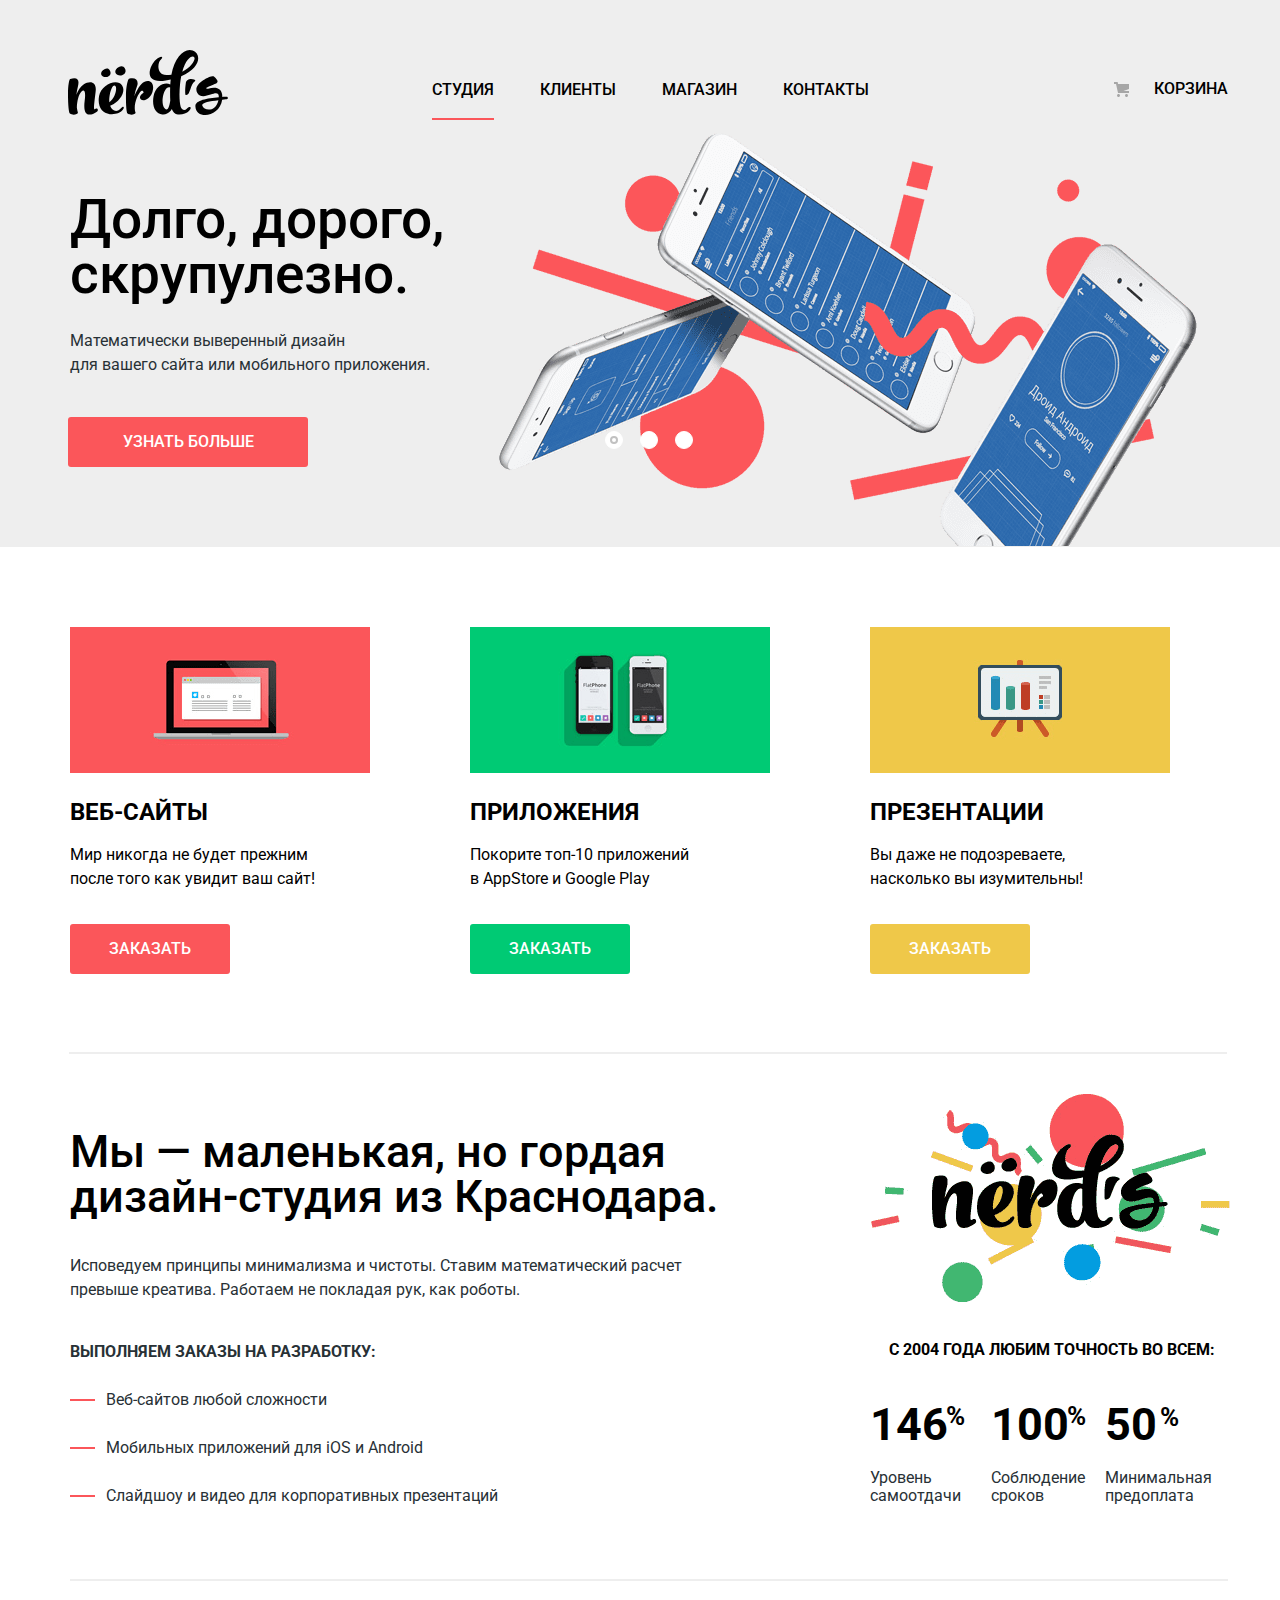
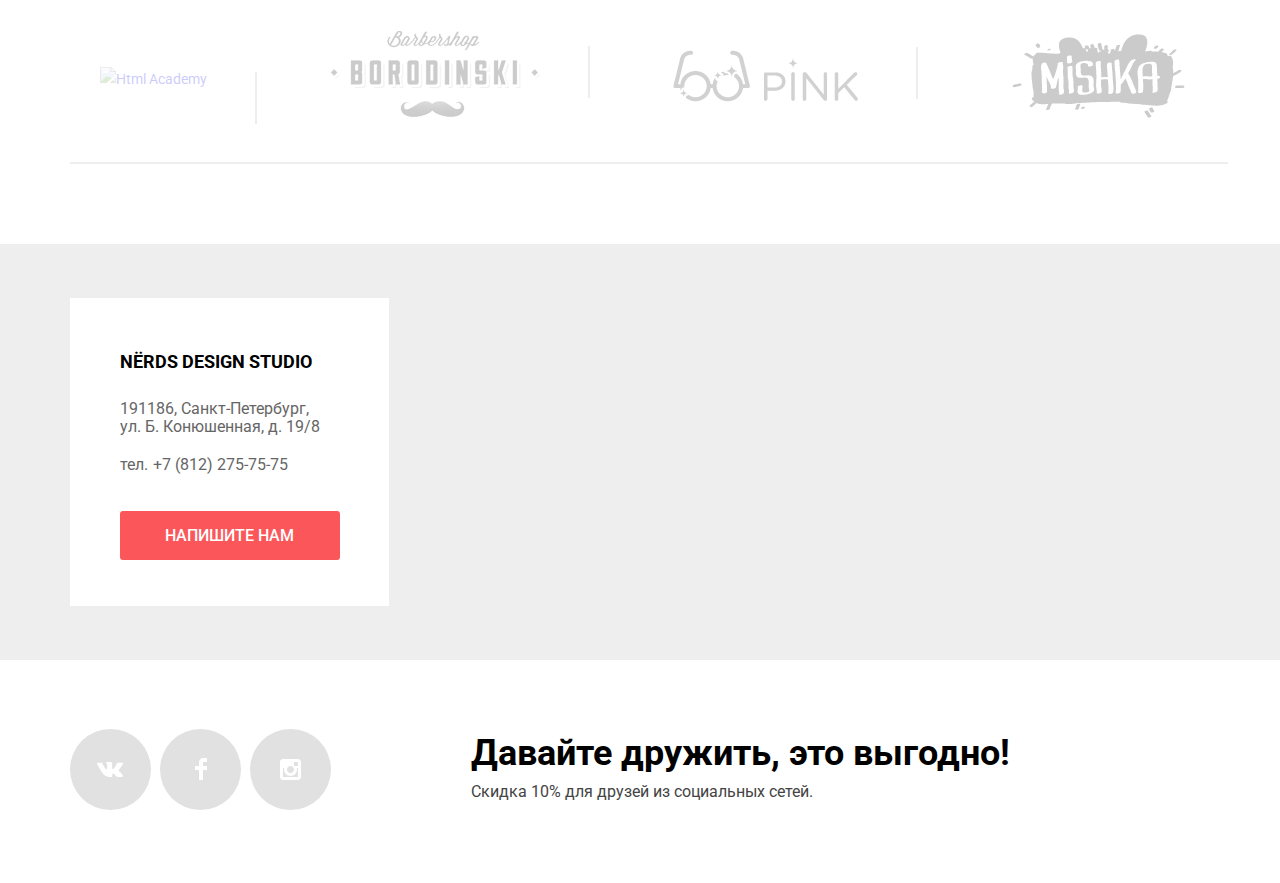
==== commit 8dd7774d: "Исправления 3" ====
--- a/index.html
+++ b/index.html
@@ -1,218 +1,254 @@
 <!DOCTYPE html>
 <html class="page" lang="ru">
-
-<head>
-  <meta charset="UTF-8">
-  <title>Nerds</title>
-  <link href="https://fonts.googleapis.com/css2?family=Roboto:wght@400;700&display=swap" rel="stylesheet">
-  <link href="https://fonts.googleapis.com/css2?family=Roboto:wght@500&display=swap" rel="stylesheet">
-  <link href="css/normalize.css" rel="stylesheet">
-  <link href="css/style.css" rel="stylesheet"> </head>
-
-<body class="page-body">
-  <header class="main-header">
-   <div class="container">
-    <div class="main-navigation-wrapper">
-      <nav class="main-navigation">
-        <a class="main-logo"> <img src="img/nerds-logo.svg" width="160" height="65" alt="Логотип Нёрдс"> </a>
-        <ul class="site-navigation">
-          <li class="selected-page"><a href="#">Студия</a></li>
-          <li><a href="#">Клиенты</a></li>
-          <li><a href="catalog.html">Магазин</a></li>
-          <li><a href="#">Контакты</a></li>
-        </ul> <a href="#" class="basket-link">
-        Корзина
-        </a> </nav>
-    </div>
-    <section class="features">
-      <h2 hidden>Преимущества</h2>
-      <div class="slider">
-        <ul class="slider-list">
-          <li class="first-slide slide slide-current">
-            <p class="main-features">Долго, дорого,
-              <br> скрупулезно.</p>
-            <p class="add-features">Математически выверенный дизайн
-              <br> для вашего сайта или мобильного приложения.</p>
-            <a href="#" class=" button features-link">
-              <p>УЗНАТЬ БОЛЬШЕ</p>
+  <head>
+    <meta charset="UTF-8">
+    <title>Nerds</title>
+    <link href="https://fonts.googleapis.com/css2?family=Roboto:wght@400;700&display=swap" rel="stylesheet">
+    <link href="https://fonts.googleapis.com/css2?family=Roboto:wght@500&display=swap" rel="stylesheet">
+    <link href="css/normalize.css" rel="stylesheet">
+    <link href="css/style.min.css" rel="stylesheet">
+  </head>
+  <body class="page-body">
+    <header class="main-header">
+      <div class="container">
+        <div class="main-navigation-wrapper">
+          <nav class="main-navigation">
+            <a class="main-logo current-logo"> <img src="img/nerds-logo.svg" width="160" height="65" alt="Логотип Нёрдс"> </a>
+            <ul class="site-navigation">
+              <li class="selected-page"><a href="#">Студия</a></li>
+              <li><a href="#">Клиенты</a></li>
+              <li><a href="catalog.html">Магазин</a></li>
+              <li><a href="#">Контакты</a></li>
+            </ul>
+            <a href="#" class="basket-link">
+            Корзина
             </a>
-          </li>
-          <li class="second-slide slide ">
-            <p class="main-features">Любим математику <br>
-              как никто другой.</p>
-            <p class="add-features">Никакого креатива, только математические формулы <br>
-              для расчета идеальных пропорций</p>
-            <a href="#" class=" button features-link">
-              <p>УЗНАТЬ БОЛЬШЕ</p>
-            </a>
-          </li>
-          <li class="third-slide slide">
-            <p class="main-features">Только ночь, <br>
-              только хардкор</p>
-            <p class="add-features">Работать днем, как все? Мы против этого. <br>
-              Ближе к полуночи работа только начинается.</p>
-            <a href="#" class=" button features-link">
-              <p>УЗНАТЬ БОЛЬШЕ</p>
-            </a>
+          </nav>
+        </div>
+        <section class="features">
+          <h2 hidden>Преимущества</h2>
+          <div class="slider">
+            <ul class="slider-list">
+              <li class="first-slide slide slide-current">
+                <p class="main-features">Долго, дорого,
+                  <br> скрупулезно.
+                </p>
+                <p class="add-features">Математически выверенный дизайн
+                  <br> для вашего сайта или мобильного приложения.
+                </p>
+                <a href="#" class=" button features-link">
+                  <p>Узнать больше</p>
+                </a>
+              </li>
+              <li class="second-slide slide ">
+                <p class="main-features">Любим математику <br>
+                  как никто другой.
+                </p>
+                <p class="add-features">Никакого креатива, только математические формулы <br>
+                  для расчета идеальных пропорций
+                </p>
+                <a href="#" class=" button features-link">
+                  <p>Узнать больше</p>
+                </a>
+              </li>
+              <li class="third-slide slide">
+                <p class="main-features">Только ночь, <br>
+                  только хардкор
+                </p>
+                <p class="add-features">Работать днем, как все? Мы против этого. <br>
+                  Ближе к полуночи работа только начинается.
+                </p>
+                <a href="#" class=" button features-link">
+                  <p>Узнать больше</p>
+                </a>
+              </li>
+            </ul>
+            <div class="slider-controls">
+              <button class="first-button current-button" type="button" aria-label="Первый слайд"></button>
+              <button class="second-button" type="button" aria-label="Второй слайд"></button>
+              <button class="third-button" type="button" aria-label="Третий слайд"></button>
+            </div>
+          </div>
+        </section>
+      </div>
+    </header>
+    <main class="container">
+      <section class="services">
+        <h1 hidden>Студия Нёрдс</h1>
+        <h2 hidden>Услуги</h2>
+        <ul class="services-list">
+          <li class="services-item services-item-1">
+            <img src="img/illustration-1.png" alt="Веб-сайты" width="300" height="146">
+            <h3>Веб-сайты</h3>
+            <p>Мир никогда не будет прежним
+              <br> после того как увидит ваш сайт!
+            </p>
+            <a href="#" class="button services-button1">Заказать</a>
+          </li>
+          <li class="services-item services-item-2">
+            <img src="img/illustration-2.png" alt="Приложения" width="300" height="146">
+            <h3>Приложения</h3>
+            <p>Покорите топ-10 приложений
+              <br>в AppStore и Google Play
+            </p>
+            <a href="#" class="button services-button2">Заказать</a>
+          </li>
+          <li class="services-item services-item-3">
+            <img src="img/illustration-3.png" alt="Презентации" width="300" height="146">
+            <h3>Презентации</h3>
+            <p>Вы даже не подозреваете,
+              <br> насколько вы изумительны!
+            </p>
+            <a href="#" class="button services-button3">Заказать</a>
           </li>
         </ul>
-        <div class="slider-controls">
-          <button class="first-button current-button" type="button" aria-label="Первый слайд"></button>
-          <button class="second-button" type="button" aria-label="Второй слайд"></button>
-          <button class="third-button" type="button" aria-label="Третий слайд"></button>
-        </div>
-      </div>
-    </section>
-    </div>
-  </header>
-  <main class="container">
-    <section class="services">
-      <h1 hidden>Студия Нёрдс</h1>
-      <h2 hidden>Услуги</h2>
-      <ul class="services-list">
-        <li class="services-item services-item-1"> <img src="img/illustration-1%201.png" alt="" width="300" height="146">
-          <h3>Веб-сайты</h3>
-          <p>Мир никогда не будет прежним
-            <br> после того как увидит ваш сайт!</p> <a href="#" class="button services-button1">ЗАКАЗАТЬ</a> </li>
-        <li class="services-item services-item-2"> <img src="img/illustration-2%201.png" alt="" width="300" height="146">
-          <h3>Приложения</h3>
-          <p>Покорите топ-10 приложений
-            <br>в AppStore и Google Play</p> <a href="#" class="button services-button2">ЗАКАЗАТЬ</a> </li>
-        <li class="services-item services-item-3"> <img src="img/illustration-3%201.png" alt="" width="300" height="146">
-          <h3>Презентации</h3>
-          <p>Вы даже не подозреваете,
-            <br> насколько вы изумительны!</p> <a href="#" class="button services-button3">ЗАКАЗАТЬ</a> </li>
-      </ul>
-    </section>
-    <section class="about-us">
-      <div class="about-description">
-        <p class=about-us-p1>Мы — маленькая, но гордая
-          <br> дизайн-студия из Краснодара.</p>
-        <p class=about-us-p2>Исповедуем принципы минимализма и чистоты. Ставим математический расчет
-          <br>превыше креатива. Работаем не покладая рук, как роботы.</p>
-      </div>
-      <div class="list-of-service">
-        <h3>Выполняем заказы на разработку:</h3>
-        <ul class="los-list">
-          <li>Веб-сайтов любой сложности </li>
-          <li>Мобильных приложений для iOS и Android</li>
-          <li>Слайдшоу и видео для корпоративных презентаций</li>
-        </ul>
-      </div>
-      <div class="about-pic"> <img src="img/nerds-illustration%201.png" alt="Nёrds" width="360" height="208"> </div>
-      <div class="stats">
-        <h3 class="statistics-title">с 2004 года Любим точность во всем:</h3>
-        <ul class="statistics-list">
-          <li class="statistics-item statistics-item-1">
-            <h2>146</h2>
-            <p class="stat-text">Уровень
-              <br> самоотдачи</p>
-          </li>
-          <li class="statistics-item statistics-item-2">
-            <h2>100</h2>
-            <p class="stat-text">Соблюдение
-              <br> сроков</p>
-          </li>
-          <li class="statistics-item statistics-item-3">
-            <h2>50</h2>
-            <p class="stat-text">Минимальная
-              <br>предоплата</p>
-          </li>
-        </ul>
-      </div>
-    </section>
-    <section class="partners">
-      <h2 hidden>Партнеры</h2>
-      <ul class="partners-list">
-        <li class="partners-item partners-item-1">
-          <a href="https://htmlacademy.ru/intensive/htmlcss" class="partners-item-link"><img class="partners-item-pic" src="img/Group5.svg" alt="Html Academy" width="199" height="68"></a>
-        </li>
-        <li class="partners-item partners-item-2">
-          <a href="#" class="partners-item-link"><img class="partners-item-pic" src="img/logo-2_2.svg" alt="Borodinskiy Barbershop" width="209" height="87"></a>
-        </li>
-        <li class="partners-item partners-item-3">
-          <a href="#" class="partners-item-link"><img class="partners-item-pic" src="img/logo-3_2.svg" alt="Pink" width="185" height="52"></a>
-        </li>
-        <li class="partners-item partners-item-4">
-          <a href="#" class="partners-item-link"><img class="partners-item-pic" src="img/logo-4_2.svg" alt="Mishka" width="173" height="84"></a>
-        </li>
-      </ul>
-    </section>
-  </main>
-  <footer class="page-footer main-footer">
-    <div class="footer-wrapper">
-      <section class="contacts">
-        <iframe class="map" src="https://www.google.com/maps/embed?pb=!1m18!1m12!1m3!1d1998.6037872533216!2d30.320858716006118!3d59.93871648187625!2m3!1f0!2f0!3f0!3m2!1i1024!2i768!4f13.1!3m3!1m2!1s0x4696310fca145cc1%3A0x42b32648d8238007!2z0JHQvtC70YzRiNCw0Y8g0JrQvtC90Y7RiNC10L3QvdCw0Y8g0YPQuy4sIDE5LzgsINCh0LDQvdC60YIt0J_QtdGC0LXRgNCx0YPRgNCzLCAxOTExODY!5e0!3m2!1sru!2sru!4v1602472971117!5m2!1sru!2sru" style="border:0;" allowfullscreen="" aria-hidden="true"></iframe>
-        <h2 hidden>contacts</h2>
-        <div class="contacts-wrapper">
-          <p class="contacts-title">NЁRDS DESIGN STUDIO</p>
-          <div class="contacts-text-wrapper">
-            <p class="contacts-adress"> 191186, Санкт-Петербург,
-              <br> ул. Б. Конюшенная, д. 19/8</p>
-            <p class="tel-content"><span class="contacts-tel-text">тел.</span><a href="tel:+78122757575" class="contacts-tel">+7 (812) 275-75-75</a> </p>
-          </div> <a href="#" class="button contacts-button">Напишите нам</a> </div>
       </section>
-      <section class="footer-social">
-        <h2 hidden>socials</h2>
-        <div class="container-social">
-          <ul class="social-list">
-            <li>
-              <a aria-label="Вконтакте" href="https://vk.com" class="social-button">
-                <svg class="sbutton" width="27" height="15" viewBox="0 0 27 15" fill="none" xmlns="http://www.w3.org/2000/svg">
-                  <path d="M16.138 11.51C17.094 11.201 18.318 13.55 19.621 14.449C20.599 15.13 21.348 14.983 21.348 14.983L24.821 14.933C24.821 14.933 26.636 14.821 25.778 13.379C25.707 13.259 25.275 12.31 23.193 10.357C21.016 8.31404 21.311 8.64504 23.932 5.11304C25.529 2.96004 26.168 1.64504 25.968 1.08504C25.776 0.546037 24.603 0.686037 24.603 0.686037L20.69 0.713037C20.309 0.714037 19.986 0.832037 19.839 1.22804C19.836 1.23204 19.218 2.89404 18.394 4.30704C16.653 7.29604 15.958 7.45504 15.67 7.26804C15.009 6.83504 15.176 5.53104 15.176 4.60404C15.176 1.70704 15.608 0.499037 14.33 0.187037C13.903 0.0830374 13.591 0.0150374 12.502 0.00503741C11.11 -0.0159626 9.92797 0.00503743 9.25797 0.334037C8.81297 0.557037 8.47197 1.04604 8.67897 1.07404C8.93897 1.10904 9.52197 1.23404 9.83397 1.66004C10.235 2.21204 10.223 3.44904 10.223 3.44904C10.223 3.44904 10.452 6.86004 9.68297 7.28304C9.15497 7.57304 8.43297 6.98104 6.87997 4.26704C6.08697 2.87904 5.48797 1.34504 5.48797 1.34504C5.48797 1.34504 5.37197 1.06004 5.16197 0.904037C4.91197 0.719037 4.56197 0.660037 4.56197 0.660037L0.84797 0.684037C0.84797 0.684037 0.28997 0.700037 0.0849697 0.946037C-0.0970303 1.16404 0.0699697 1.61404 0.0699697 1.61404C0.0699697 1.61404 2.97897 8.49504 6.27297 11.961C9.29297 15.143 12.725 14.932 12.725 14.932H14.28C14.28 14.932 14.749 14.878 14.989 14.62C15.213 14.38 15.203 13.929 15.203 13.929C15.203 13.929 15.172 11.82 16.138 11.51Z" fill="white" /> </svg>
-              </a>
+      <section class="about-us">
+        <div class="about-description">
+          <p class=about-us-p1>Мы — маленькая, но гордая
+            <br> дизайн-студия из Краснодара.
+          </p>
+          <p class=about-us-p2>Исповедуем принципы минимализма и чистоты. Ставим математический расчет
+            <br>превыше креатива. Работаем не покладая рук, как роботы.
+          </p>
+        </div>
+        <div class="list-of-service">
+          <h3>Выполняем заказы на разработку:</h3>
+          <ul class="los-list">
+            <li>Веб-сайтов любой сложности </li>
+            <li>Мобильных приложений для iOS и Android</li>
+            <li>Слайдшоу и видео для корпоративных презентаций</li>
+          </ul>
+        </div>
+        <div class="about-pic"> <img src="img/nerds-illustration.png" alt="Nёrds" width="360" height="208"> </div>
+        <div class="stats">
+          <h3 class="statistics-title">с 2004 года Любим точность во всем:</h3>
+          <ul class="statistics-list">
+            <li class="statistics-item statistics-item-1">
+              <h2>146</h2>
+              <p class="stat-text">Уровень
+                <br> самоотдачи
+              </p>
             </li>
-            <li>
-              <a aria-label="Фейсбук" href="https://www.facebook.com" class="social-button">
-                <svg width="12" height="22" viewBox="0 0 12 22" fill="none" xmlns="http://www.w3.org/2000/svg">
-                  <path d="M12 4V0H8C5.79086 0 4 1.79086 4 4V8H0V12H4V22H8V12H12V8H8V4H12Z" fill="white" /> </svg>
-              </a>
+            <li class="statistics-item statistics-item-2">
+              <h2>100</h2>
+              <p class="stat-text">Соблюдение
+                <br> сроков
+              </p>
             </li>
-            <li>
-              <a aria-label="Инстаграм" href="https://www.instagram.com" class="social-button">
-                <svg  width="21" height="21" viewBox="0 0 21 21" fill="none" xmlns="http://www.w3.org/2000/svg">
-                  <path fill-rule="evenodd" clip-rule="evenodd" d="M3 0H18C19.65 0 21 1.35 21 3V18C21 19.65 19.65 21 18 21H3C1.35 21 0 19.65 0 18V3C0 1.35 1.35 0 3 0ZM14 10.5C14 8.57 12.43 7 10.5 7C8.57 7 7 8.57 7 10.5C7 12.43 8.57 14 10.5 14C12.43 14 14 12.43 14 10.5ZM3 18V9H4.181C4.0626 9.49127 4.00186 9.99467 4 10.5C4 14.0899 6.91015 17 10.5 17C14.0899 17 17 14.0899 17 10.5C16.9986 9.99464 16.9379 9.49118 16.819 9H18V18H3ZM14 7H18V3H14V7Z" fill="white" /> </svg>
-              </a>
+            <li class="statistics-item statistics-item-3">
+              <h2>50</h2>
+              <p class="stat-text">Минимальная
+                <br>предоплата
+              </p>
             </li>
           </ul>
         </div>
-        <div class="container-social-text">
-          <h2>Давайте дружить, это выгодно!</h2>
-          <p>Скидка 10% для друзей из социальных сетей.</p>
-        </div>
       </section>
-    </div>
-  </footer>
-  <div class="popup">
-    <div class="popup-body">
-      <div class="popup-content">
-        <div class="popup-header">
-          <div class="popup-title">Напишите нам</div>
-          <a href="#" class="popup-close"><img src="img/icons/close-cross.svg" alt="Закрыть" width="21" height="21"></a>
-        </div>
-        <div class="popup-text">
-          <form method="post" class="popup-form" action="https://echo.htmlacademy.ru" oninput="sum.value=numsum.value">
-            <fieldset class="user-data">
-              <ul class="ud-list">
-                <li class="ud-list-item">
-                  <label for="user-name-popup" class="user-name-title">Ваше имя:</label>
-                  <input placeholder="Имя Фамилия" id="user-name-popup" name="user-name" type="text" class="user-name-input popup-form-item"> </li>
-                <li class="ud-list-item">
-                  <label for="user-mail-popup" class="user-name-title">Ваш email:</label>
-                  <input placeholder="email@example.com" id="user-mail-popup" name="user-email" type="email" class="user-email-input popup-form-item"> </li>
+      <section class="partners">
+        <h2 hidden>Партнеры</h2>
+        <ul class="partners-list">
+          <li class="partners-item partners-item-1">
+            <a aria-label="Html Academy" href="https://htmlacademy.ru/intensive/htmlcss" class="partners-item-link"><img class="partners-item-pic" src="img/group5.svg" alt="Html Academy" width="199" height="68"></a>
+          </li>
+          <li class="partners-item partners-item-2">
+            <a aria-label="Borodinskiy Barbershop" href="#" class="partners-item-link"><img class="partners-item-pic" src="img/logo-2-2.svg" alt="Borodinskiy Barbershop" width="209" height="87"></a>
+          </li>
+          <li class="partners-item partners-item-3">
+            <a aria-label="Pink" href="#" class="partners-item-link"><img class="partners-item-pic" src="img/logo-3-2.svg" alt="Pink" width="185" height="52"></a>
+          </li>
+          <li class="partners-item partners-item-4">
+            <a aria-label="Mishka" href="#" class="partners-item-link"><img class="partners-item-pic" src="img/logo-4-2.svg" alt="Mishka" width="173" height="84"></a>
+          </li>
+        </ul>
+      </section>
+    </main>
+    <footer class="page-footer main-footer">
+      <div class="footer-wrapper">
+        <section class="contacts">
+          <iframe class="map" src="https://www.google.com/maps/embed?pb=!1m18!1m12!1m3!1d1998.6037872533216!2d30.320858716006118!3d59.93871648187625!2m3!1f0!2f0!3f0!3m2!1i1024!2i768!4f13.1!3m3!1m2!1s0x4696310fca145cc1%3A0x42b32648d8238007!2z0JHQvtC70YzRiNCw0Y8g0JrQvtC90Y7RiNC10L3QvdCw0Y8g0YPQuy4sIDE5LzgsINCh0LDQvdC60YIt0J_QtdGC0LXRgNCx0YPRgNCzLCAxOTExODY!5e0!3m2!1sru!2sru!4v1602472971117!5m2!1sru!2sru" style="border:0;" allowfullscreen="" aria-hidden="true"></iframe>
+          <h2 hidden>contacts</h2>
+          <div class="container">
+            <div class="contacts-wrapper">
+              <p class="contacts-title">NЁRDS DESIGN STUDIO</p>
+              <div class="contacts-text-wrapper">
+                <p class="contacts-adress"> 191186, Санкт-Петербург,
+                  <br> ул. Б. Конюшенная, д. 19/8
+                </p>
+                <p class="tel-content"><span class="contacts-tel-text">тел.</span><a href="tel:+78122757575" class="contacts-tel">+7 (812) 275-75-75</a> </p>
+              </div>
+              <a href="#" class="button contacts-button">Напишите нам</a>
+            </div>
+          </div>
+        </section>
+        <section class="footer-social">
+          <div class="container">
+            <h2 hidden>socials</h2>
+            <div class="container-social">
+              <ul class="social-list">
+                <li>
+                  <a aria-label="Вконтакте" href="https://vk.com" class="social-button">
+                    <svg class="sbutton" width="27" height="15" viewBox="0 0 27 15" fill="none" xmlns="http://www.w3.org/2000/svg">
+                      <path d="M16.138 11.51C17.094 11.201 18.318 13.55 19.621 14.449C20.599 15.13 21.348 14.983 21.348 14.983L24.821 14.933C24.821 14.933 26.636 14.821 25.778 13.379C25.707 13.259 25.275 12.31 23.193 10.357C21.016 8.31404 21.311 8.64504 23.932 5.11304C25.529 2.96004 26.168 1.64504 25.968 1.08504C25.776 0.546037 24.603 0.686037 24.603 0.686037L20.69 0.713037C20.309 0.714037 19.986 0.832037 19.839 1.22804C19.836 1.23204 19.218 2.89404 18.394 4.30704C16.653 7.29604 15.958 7.45504 15.67 7.26804C15.009 6.83504 15.176 5.53104 15.176 4.60404C15.176 1.70704 15.608 0.499037 14.33 0.187037C13.903 0.0830374 13.591 0.0150374 12.502 0.00503741C11.11 -0.0159626 9.92797 0.00503743 9.25797 0.334037C8.81297 0.557037 8.47197 1.04604 8.67897 1.07404C8.93897 1.10904 9.52197 1.23404 9.83397 1.66004C10.235 2.21204 10.223 3.44904 10.223 3.44904C10.223 3.44904 10.452 6.86004 9.68297 7.28304C9.15497 7.57304 8.43297 6.98104 6.87997 4.26704C6.08697 2.87904 5.48797 1.34504 5.48797 1.34504C5.48797 1.34504 5.37197 1.06004 5.16197 0.904037C4.91197 0.719037 4.56197 0.660037 4.56197 0.660037L0.84797 0.684037C0.84797 0.684037 0.28997 0.700037 0.0849697 0.946037C-0.0970303 1.16404 0.0699697 1.61404 0.0699697 1.61404C0.0699697 1.61404 2.97897 8.49504 6.27297 11.961C9.29297 15.143 12.725 14.932 12.725 14.932H14.28C14.28 14.932 14.749 14.878 14.989 14.62C15.213 14.38 15.203 13.929 15.203 13.929C15.203 13.929 15.172 11.82 16.138 11.51Z" fill="white" />
+                    </svg>
+                  </a>
+                </li>
+                <li>
+                  <a aria-label="Фейсбук" href="https://www.facebook.com" class="social-button">
+                    <svg width="12" height="22" viewBox="0 0 12 22" fill="none" xmlns="http://www.w3.org/2000/svg">
+                      <path d="M12 4V0H8C5.79086 0 4 1.79086 4 4V8H0V12H4V22H8V12H12V8H8V4H12Z" fill="white" />
+                    </svg>
+                  </a>
+                </li>
+                <li>
+                  <a aria-label="Инстаграм" href="https://www.instagram.com" class="social-button">
+                    <svg  width="21" height="21" viewBox="0 0 21 21" fill="none" xmlns="http://www.w3.org/2000/svg">
+                      <path fill-rule="evenodd" clip-rule="evenodd" d="M3 0H18C19.65 0 21 1.35 21 3V18C21 19.65 19.65 21 18 21H3C1.35 21 0 19.65 0 18V3C0 1.35 1.35 0 3 0ZM14 10.5C14 8.57 12.43 7 10.5 7C8.57 7 7 8.57 7 10.5C7 12.43 8.57 14 10.5 14C12.43 14 14 12.43 14 10.5ZM3 18V9H4.181C4.0626 9.49127 4.00186 9.99467 4 10.5C4 14.0899 6.91015 17 10.5 17C14.0899 17 17 14.0899 17 10.5C16.9986 9.99464 16.9379 9.49118 16.819 9H18V18H3ZM14 7H18V3H14V7Z" fill="white" />
+                    </svg>
+                  </a>
+                </li>
               </ul>
-            </fieldset>
-            <fieldset class="user-message">
-              <label class="message-text-title">Текст письма:</label>
-              <textarea class="message-textarea popup-form-item" name="message-text" id="message" placeholder="В свободной форме"></textarea>
-            </fieldset>
-            <button type="submit" class="popup-form-button button">Отправить</button>
-          </form>
+              <div class="container-social-text">
+                <h2>Давайте дружить, это выгодно!</h2>
+                <p>Скидка 10% для друзей из социальных сетей.</p>
+              </div>
+            </div>
+          </div>
+        </section>
+      </div>
+    </footer>
+    <div class="popup">
+      <div class="popup-body">
+        <div class="popup-content">
+          <div class="popup-header">
+            <div class="popup-title">Напишите нам</div>
+            <a href="#" class="popup-close"><img src="img/icons/close-cross.svg" alt="Закрыть" width="21" height="21"></a>
+          </div>
+          <div class="popup-text">
+            <form method="post" class="popup-form" action="https://echo.htmlacademy.ru">
+              <fieldset class="user-data">
+                <ul class="user-data-list">
+                  <li class="user-data-list-item">
+                    <label for="user-name-popup" class="user-name-title">Ваше имя:</label>
+                    <input placeholder="Имя Фамилия" id="user-name-popup" name="user-name" type="text" class="user-name-input popup-form-item">
+                  </li>
+                  <li class="user-data-list-item">
+                    <label for="user-mail-popup" class="user-name-title">Ваш email:</label>
+                    <input placeholder="email@example.com" id="user-mail-popup" name="user-email" type="email" class="user-email-input popup-form-item">
+                  </li>
+                </ul>
+              </fieldset>
+              <fieldset class="user-message">
+                <label for="message" class="message-text-title">Текст письма:</label>
+                <textarea class="message-textarea popup-form-item" name="message-text" id="message" placeholder="В свободной форме"></textarea>
+              </fieldset>
+              <button type="submit" class="popup-form-button button">Отправить</button>
+            </form>
+          </div>
         </div>
       </div>
     </div>
-  </div>
-  <script src="js/script.js"></script>
-</body>
+    <script src="js/script.min.js"></script>
+  </body>
+</html>
 
-</html>
--- a/css/style.min.css
+++ b/css/style.min.css
@@ -0,0 +1 @@
+:root{--basic-black:#000000;--lighten-black:#283136;--black-opacity-03:rgba(0, 0, 0, 0.3);--red:#FB565A;--darken-red:#E74246;--extra-darken-red:#D7373B;--green:#00CA74;--darken-green:#00BC6C;--extra-darken-green:#00AA62;--yellow:#EFC849;--darken-yellow:#EAB534;--extra-darken-yellow:#E5A722;--lighten-grey:#888888;--darken-white:#EEEEEE;--soft-white:#f1f1f1;--basic-white:#FFFFFF;--white-opacity-03:rgba(255, 255, 255, 0.3);--dark-grey:#444444;--basic-grey:#666666;--social-grey:#E1E1E1;--filter-grey:#D7DCDF;--filter-button-grey:#DFDFDF;--filter-button-active-grey:#D5D5D5;--popup-hover-grey:#B4B9BB;--toggle-grey:#ababab;--checkbox-black:#4D4D4D}body{width:100%;margin:0;padding:0;font-family:Roboto,Arial,sans-serif;font-size:14px;line-height:24px;color:var(--basic-black);background-color:var(--basic-white);background-position:top center;background-repeat:no-repeat}.visually-hidden{position:absolute;width:1px;height:1px;margin:-1px;border:0;padding:0;white-space:nowrap;clip-path:inset(100%);clip:rect(0 0 0 0);overflow:hidden}.page a{text-decoration:none}img{max-width:100%;height:auto}.button{color:var(--basic-white);text-transform:uppercase;text-align:center;font:inherit;vertical-align:middle;border:none;font-weight:500;background-color:var(--red);display:block}.button:focus,.button:hover{background-color:var(--darken-red)}.button:active:not(.cost-button){color:var(--white-opacity-03);box-shadow:inset 0 3px 0 rgba(0,1,1,.1)}.contacts-button{background-color:var(--red);font-weight:500}.contacts-button:focus,.contacts-button:hover{background-color:var(--darken-red)}.contacts-button:active{background-color:var(--extra-darken-red)}.services-button1,.services-button2,.services-button3{display:flex;align-items:center;justify-content:center;width:160px;height:50px;border-radius:3px}.main-header{background-color:var(--darken-white)}.main-navigation{font-weight:500;font-size:16px;line-height:30px;color:var(--basic-black);background-color:transparent;text-transform:uppercase}.main-navigation-wrapper{background-color:var(--darken-white)}.site-navigation{list-style:none;margin:0;padding:0}.basket-link,.site-navigation a{color:var(--basic-black)}.basket-link:focus,.basket-link:hover,.site-navigation a:focus,.site-navigation a:hover{color:var(--red)}.basket-link:active,.site-navigation a:active{color:var(--lighten-grey)}.main-logo{width:160px;height:65px}.main-logo::active{width:160px;height:65px}.features{position:relative;margin:0 auto;display:flex}.features-wrapper{width:100%;background-color:var(--darken-white)}.main-features{font-size:55px;line-height:55px;font-weight:500;margin-top:78px;margin-left:30px;margin-bottom:27px}.add-features{font-size:16px;line-height:24px;color:var(--lighten-black);margin-left:30px}.features-link{display:flex;justify-content:center;align-items:center;color:var(--basic-white);background-color:var(--red);font-size:16px;line-height:18px;width:240px;height:50px;border-radius:3px;margin-bottom:80px;margin-top:40px;margin-left:28px}.services h3{font-size:24px;line-height:30px;text-transform:uppercase;font-weight:700}.services-list li{list-style-type:none}.services-button1{background-color:var(--red);font-size:16px;line-height:18px;text-transform:uppercase}.services-button2{background-color:var(--green);font-size:16px;line-height:18px;text-transform:uppercase}.services-button2:focus,.services-button2:hover{background-color:var(--darken-green)}.services-button2:active{background-color:var(--extra-darken-green);color:var(--white-opacity-03)}.services-button3:focus,.services-button3:hover{background-color:var(--darken-yellow)}.services-button3:active{background-color:var(--extra-darken-yellow)}.services-button3{background-color:var(--yellow);font-size:16px;line-height:18px;text-transform:uppercase}.about-us-p1{font-weight:500;font-size:45px;line-height:45px;color:var(--basic-black);margin-bottom:19px}.about-us-p2{font-size:16px;line-height:24px;color:var(--lighten-black);margin-bottom:22px}.statistics-title{font-weight:700;font-size:16px;line-height:24px;text-transform:uppercase;color:var(--basic-black);margin-top:36px;margin-left:94px}.list-of-service{font-size:16px;line-height:24px;color:var(--lighten-black)}.list-of-service h3{font-weight:700;font-size:16px;line-height:24px;text-transform:uppercase;color:var(--lighten-black)}.statistics h3{font-size:16px;line-height:24px;text-transform:uppercase;font-weight:500}.statistics-item h2{font-size:45px;line-height:64px;color:var(--basic-black);font-weight:700;margin-bottom:0;margin-top:-18px}.statistics-item p{font-size:16px;line-height:18px;color:var(--lighten-black)}.statistics-list li{list-style-type:none}.partners li{list-style-type:none}.partners-item-pic{opacity:.2}.partners-item-pic:focus,.partners-item-pic:hover{opacity:1}.partners-item-pic:active{opacity:.1}.contacts-tel{color:var(--basic-grey);font-style:normal;font-weight:400;font-size:16px;line-height:18px}.contacts-text-wrapper{display:flex;flex-direction:column;width:230px}.contacts-tel-text{color:var(--basic-grey);font-style:normal;font-weight:400;font-size:16px;line-height:18px;text-transform:lowercase;margin-right:5px}.contacts-title{display:flex;width:220px;margin:0;margin-top:43px;padding-top:6px}.contacts p{text-transform:uppercase;font-size:18px;line-height:30px;font-weight:700}.tel-content{margin-left:5px;margin-bottom:32px;margin-top:0}.main-footer .contacts-adress{color:var(--basic-grey);font-style:normal;font-weight:400;font-size:16px;line-height:18px;text-transform:none;text-align:start;padding:0;margin-bottom:13px;margin-left:5px;padding-top:7px}.container-social li{list-style-type:none}.container-social-text h2{font-size:36px;line-height:36px;font-weight:700}.container-social-text p{color:var(--dark-grey);font-size:16px;line-height:22px;margin:0;margin-top:10px}.sorting-container li{list-style-type:none}.catalog-wrapper li{list-style-type:none}.catalog-header{height:355px}.page-title{font-size:55px;line-height:55px;font-weight:500;background-color:var(--darken-white);margin-top:80px;margin-left:9px}.page-title h2{font-size:55px;line-height:55px;font-weight:500;text-align:center}.cost{font-weight:700;font-size:18px;line-height:30px;text-transform:uppercase;margin-bottom:25px}.sorting-container p{font-weight:700;font-size:18px;line-height:30px;text-transform:uppercase}.sorting-container-link1,.sorting-container-link2,.sorting-container-link3{font-size:14px;line-height:18px;color:var(--basic-black);text-transform:uppercase}.container li{list-style-type:none}.paging-container li{color:var(--basic-black);font-weight:500;font-size:16px;line-height:18px}.next-button{font-weight:500;font-size:16px;line-height:18px;text-transform:uppercase}.page{height:100vh}.page-body{min-height:100vh;display:grid;grid-template-rows:min-content 1fr min-content;align-content:start}.main-header{width:100%;display:flex}.container{margin:0 auto;position:relative;min-width:1200px;max-height:100%}.main-navigation{display:grid;grid-template-columns:min-content 1fr min-content;margin-left:28px}.main-navigation-wrapper{display:grid;grid-template-columns:1fr min-content;width:1160px}.partners{width:1160px;margin-bottom:45px}.partners-item{margin-bottom:50px}.partners-item:nth-child(3){margin-right:30px;margin-left:10px}.partners-item:last-child{margin-right:-45px}.partners-list{display:flex;height:190px;flex-wrap:wrap;align-items:center;justify-content:space-between;margin:0 30px;padding:0 30px}.footer-wrapper{width:100%;margin:0 auto;padding-bottom:60px}.footer-social{box-sizing:border-box;margin:0 auto;margin:0;padding-top:30px}.catalog-list li{padding:0;margin:0}.catalog-wrapper{display:grid;grid-template-columns:400px 1fr;grid-template-rows:auto 1fr;margin:0 auto;row-gap:48px;margin-top:22px;margin-left:28px;margin-bottom:60px;width:1160px}.catalog-filter{grid-column:1/2;grid-row:1/3;width:400px;margin-top:13px;margin-left:0}.catalog-container{width:760px;grid-column:2/3;margin-bottom:-6px}.catalog-list{display:grid;grid-template-columns:1fr 1fr;grid-template-rows:auto auto auto;margin:0;padding:0;row-gap:65px;column-gap:40px}.paging-wrapper{grid-column:2/3}.main-navigation{display:flex;width:1160px;flex-direction:row;align-items:center;margin-top:49px;justify-content:space-between}.site-navigation{display:flex;align-items:center;flex-basis:437px;justify-content:space-between;margin-top:16px;margin-right:82px}.about-us{display:flex;flex-direction:column;flex-wrap:wrap;height:525px;width:1160px;align-content:space-between;margin-left:30px;margin-top:110px}.about-description{display:flex;flex-flow:column wrap}.statistics-list{display:flex;flex-basis:374px;margin-top:49px;margin-bottom:0;padding:0;margin-left:75px}.stat-text{margin:0;padding:0;margin-top:12px;font-style:normal;font-weight:400;font-size:16px;line-height:18px}.statistics-list li{position:relative}.statistics-list li:last-child{position:relative}.statistics-list li:last-child::before{position:absolute;content:"%";font-weight:700;font-size:26px;line-height:40px;color:var(--basic-black);top:-14px;left:55px}.statistics-list li:not(:last-child){font-weight:700;font-size:45px;line-height:64px;margin-right:30px;margin-left:0;padding:0}.statistics-list li:nth-child(2){margin-right:20px}.statistics-list li:not(:last-child)::before{position:absolute;content:"%";font-weight:700;font-size:26px;line-height:40px;color:var(--basic-black);top:-15px;left:76px}.statistics-item{display:flex;flex-flow:column wrap;align-items:flex-start}.statistics-item-1{margin-left:8px}.about-pic{display:flex;flex-flow:column nowrap;margin-top:10px;margin-left:75px}.services-list{display:flex;justify-content:flex-start;padding:0;margin-bottom:80px;margin-top:80px;padding-left:30px}.services-item:not(:last-child){width:300px;height:146px;margin-right:100px}.services-item h3{margin-top:17px;margin-bottom:0}.services-item p{font-weight:400;font-size:16px;line-height:24px;margin-bottom:33px}.paging-wrapper{display:flex;justify-content:space-between;flex-basis:443px}.paging-container{display:flex;flex-basis:443px;justify-content:space-between;align-items:center}.paging-list{display:flex;justify-content:space-between;margin:0;padding:0}.paging-list li{margin-right:12px}.sorting-container{display:flex;flex-basis:759px;align-items:baseline;margin-top:15px;margin-bottom:22px}.sorting-list{display:flex;margin-right:47px;margin-left:266px}.sorting-container-link1,.sorting-container-link2,.sorting-container-link3{margin-right:25px}.social-list{display:flex;flex-wrap:wrap;justify-content:space-between;margin-right:140px;margin-bottom:0;margin-top:25px;padding:0;width:261px}.footer-social{display:flex;align-items:center}.container-social{display:flex;align-items:center;margin-left:30px}.container-social-text{margin:0;box-sizing:border-box;padding-bottom:20px}.container-social-text h2{margin:0;margin-top:45px}.contacts-button{display:flex;justify-content:center;align-items:center;width:220px;height:55px;border-radius:3px;font-weight:500;font-size:16px;line-height:18px;margin-bottom:46px}.contacts{display:flex;flex-direction:column;align-items:flex-start}.contacts-wrapper{display:flex;flex-direction:column;justify-content:center;align-items:center;width:319px;height:308px;box-sizing:border-box;background:var(--basic-white);margin-bottom:54px;margin-top:54px;margin-left:30px;position:relative}.contacts{background:var(--darken-white);height:416px;width:100%}.los-list{display:flex;flex-direction:column;justify-content:space-between;min-height:120px;margin-top:24px;padding:0;margin-left:36px}.los-list li{position:relative}.los-list li::before{content:"";position:absolute;width:25px;height:2px;background:var(--red);background-repeat:no-repeat;background-position:0 0;top:11px;left:-36px}.basket-link{position:relative;margin-top:15px}.basket-link::before{position:absolute;content:'';width:15px;height:15px;background-image:url(../img/icons/cart-icon.svg);top:8px;left:-40px}.social-list li{display:block;height:81px;width:81px;border-radius:50%;background-color:var(--social-grey);position:relative}.social-list li:focus,.social-list li:hover{background-color:var(--red)}.social-button{display:flex;position:absolute;justify-content:center;align-items:center;height:81px;width:81px;border-radius:50%}.social-list li:active{background-color:var(--extra-darken-red);background:linear-gradient(0deg,#d7373b,#d7373b),#fff;box-shadow:inset 0 3px 0 rgba(0,1,1,.1)}.social-list li:active path{opacity:.3}.main-logo:active:not(.current-logo){opacity:.3}.partners-list{position:relative}.partners-list::before{content:"";position:absolute;width:1158px;height:2px;top:-30px;left:0;background-color:var(--darken-white)}.partners-list::after{content:"";position:absolute;width:1158px;height:2px;top:153px;left:0;background-color:var(--darken-white)}.partners-item-1{position:relative}.partners-item-1::after{content:"";position:absolute;width:2px;height:52px;top:5px;right:-50px;background:var(--darken-white)}.partners-item-2{position:relative}.partners-item-2::after{content:"";position:absolute;width:2px;height:52px;top:15px;right:-50px;background:var(--darken-white)}.partners-item-3{position:relative}.partners-item-3::after{content:"";position:absolute;width:2px;height:52px;top:-3px;right:-60px;background:var(--darken-white)}.services{position:relative}.services::after{content:"";position:absolute;width:1158px;height:2px;bottom:-80px;left:29px;background-color:var(--darken-white)}.selected-page{position:relative}.selected-page::after{content:"";position:absolute;width:100%;height:2px;background:var(--red);left:0;bottom:-15px}.cost-button{width:200px;height:50px;border-radius:3px;margin:0;padding:0;font-weight:500;font-size:16px;line-height:18px;margin-bottom:5px}.cost-button:focus,.cost-button:hover{border:none;outline:0}.cost-button:active{background:var(--extra-darken-red);box-shadow:inset 0 3px 0 rgba(0,1,1,.1);border:none;outline:0}.product-info{display:flex;box-sizing:border-box;flex-direction:column;align-items:center;justify-content:space-around;padding-bottom:44px;padding-top:16px}.product-info a{text-transform:uppercase;font-weight:700;font-size:18px;line-height:30px;color:var(--basic-black);margin:0;box-sizing:border-box}.product-info a:focus,.product-info a:hover{color:var(--red)}.product-info a:active{color:var(--basic-black);opacity:.3}.product-info p{text-align:center;font-size:16px;line-height:18px;color:var(--basic-grey);margin-top:10px;margin-bottom:28px}.footer-wrapper{position:relative}.map-background{position:absolute;min-width:1440px;min-height:416px}.filter{margin-top:20px}.filter-option label{font-weight:400;font-size:16px;line-height:19px}.filter-range{margin:0;padding:0;border:none}.range-filter{width:260px;margin-top:22px}.range-controls{position:relative;height:41px;background-color:var(--darken-white);padding-top:39px;padding-right:20px;padding-left:20px;border-radius:5px;margin-bottom:15px}.range-controls .bar{width:70%;height:2px;background:var(--green)}.range-controls .scale{height:2px;background:var(--filter-grey)}.range-controls .toggle{position:absolute;top:31px;left:0;cursor:pointer;width:4px;height:4px;padding:0;border-radius:50%;border:8px solid var(--basic-white);background-color:var(--toggle-grey);box-shadow:0 2px 1px rgba(0,0,0,.15)}.range-controls .toggle-min{left:18px}.range-controls .toggle-max{left:160px}.price-controls{display:flex;justify-content:space-between}.price-controls label{text-transform:uppercase;font-family:Roboto,Arial,sans-serif;font-size:16px}.price-controls input{width:60px;padding:10px;margin-left:10px;text-align:center;color:var(--lighten-black);border:none;border-radius:5px;background:var(--soft-white);font-family:inherit;font-size:inherit}.min-price input{-moz-appearance:textfield;margin:0}.max-price input{-moz-appearance:textfield;margin:0}.max-price input{padding-left:27px;padding-right:0}.min-price input{padding-left:27px;padding-right:0}.filter-option:not(:last-child) label{margin-bottom:15px}.filter-layout{border:0;margin:0;padding:0;margin-top:54px}.filter-layout legend{font-weight:700;font-size:18px;line-height:30px;text-transform:uppercase}.filter-list{margin:0 0 46px 36px;padding:0}.filter-list-layout{display:flex;flex-direction:column;min-width:149px;min-height:100%;margin-top:16px;margin-bottom:38px}.filter-radio{margin-bottom:7px}.filter-checkbox:not(:last-child){margin-bottom:5px}.filter-checkbox:nth-child(4){margin-bottom:6px}.filter-checkbox:nth-child(2){margin-bottom:8px}.filter-special{border:0;margin:0;padding:0}.filter-special legend{font-weight:700;font-size:18px;line-height:30px;text-transform:uppercase}.filter-list-special{display:flex;flex-direction:column;min-height:100%;margin-top:16px;margin-bottom:50px}.filter-option label{position:relative;display:block;cursor:pointer;user-select:none}.filter-input:disabled+label{opacity:.3}.filter-input-checkbox+label::before{content:"";position:absolute;left:-36px;top:0;background-image:url(../img/checkbox-off-black.svg);background-repeat:no-repeat;opacity:.4;width:23px;height:23px}.filter-input-checkbox+label:hover::before{opacity:1}.filter-input-checkbox:checked+label:hover::before{opacity:1}.filter-input-checkbox+label:disabled::before{opacity:.1}.filter-input-checkbox:checked+label:disabled::before{opacity:.1}.filter-input-checkbox:checked+label::before{content:"";position:absolute;background-image:url(../img/checkbox-on-full.svg);width:25px;height:23px;left:-36px;top:0;opacity:0.}.filter-input-radio+label::before{content:"";position:absolute;left:-37px;top:-2px;border:5px solid var(--checkbox-black);border-radius:50%;width:17px;height:17px;opacity:.4}.filter-input-radio+label:hover::before{opacity:1}.filter-input-radio:checked+label:hover::after{opacity:1}.filter-input-radio:checked+label::after{content:"";position:absolute;left:-28px;top:7px;width:9px;height:9px;background-color:var(--checkbox-black);border-radius:50%;opacity:.4}.filter-button{display:flex;align-items:center;justify-content:center;background-color:var(--darken-white);color:var(--basic-black);width:260px;height:50px;border-radius:3px;font-weight:500;font-size:16px;line-height:18px;text-transform:uppercase;outline:0;border:0}.filter-button:focus,.filter-button:hover{background-color:var(--filter-button-grey)}.filter-button:active{background:var(--filter-button-active-grey);box-shadow:inset 0 3px 0 rgba(0,1,1,.1);color:var(--black-opacity-03)}.pagination-item{font-size:16px;line-height:18px;color:var(--basic-black);font-weight:600}.pagination-item{background-color:var(--darken-white);border-radius:3px;box-sizing:border-box;width:50px;height:50px;display:flex;justify-content:center;align-items:center}.pagination-item:focus:not(.pagination-item-current),.pagination-item:hover:not(.pagination-item-current){background-color:var(--filter-button-grey)}.pagination-item:active:not(.pagination-item-current){background-color:var(--filter-button-active-grey);color:var(--black-opacity-03);box-shadow:inset 0 3px 0 rgba(0,1,1,.1)}.pagination-item-current{border:3px solid var(--darken-white);background:var(--basic-white);border-radius:3px;box-sizing:border-box;width:50px;height:50px;display:flex;justify-content:center;align-items:center}.next-button{background-color:var(--darken-white);border-radius:3px;box-sizing:border-box;width:260px;height:50px;display:flex;justify-content:center;align-items:center}.next-button:focus,.next-button:hover{background-color:var(--filter-button-grey)}.next-button:active{background:var(--filter-button-active-grey);box-shadow:inset 0 3px 0 rgba(0,1,1,.1);color:var(--black-opacity-03)}.sorting-list{margin-right:0;padding:0;position:relative}.sorting-item{opacity:.3}.sorting-item:focus,.sorting-item:hover{opacity:.6}.sorting-item:active{opacity:1}.sorting-container-link1{opacity:1}.arrows-container{display:flex;width:40px;height:10px;justify-content:space-between;margin-left:auto}.arrows-item{opacity:.3;cursor:pointer;border:none;background-color:transparent;outline:0;margin:0;padding:0}.arrows-item:focus,.arrows-item:hover{opacity:.6}.arrows-item:active{opacity:1}.arrow-down{opacity:1}.catalog-item{position:relative}.catalog-item::before{content:"";position:absolute;width:360px;height:40px;background-image:url(../img/browser.svg);top:-40px;opacity:.12}.catalog-item:hover::before{opacity:1}.catalog-item:focus::before{opacity:1}.catalog-item:focus,.catalog-item:hover{box-shadow:0 6px 15px rgba(0,1,1,.25);border-radius:5px}.product-info{position:absolute;bottom:0;left:0;background-color:var(--darken-white);width:360px;height:231px;border-bottom-left-radius:5px;border-bottom-right-radius:5px;opacity:0}.catalog-item:focus .product-info,.catalog-item:hover .product-info{opacity:1}.popup{display:flex;visibility:hidden;align-items:center;justify-content:center;position:fixed;width:100%;height:100%;top:0;left:0;background-color:transparent}.popup-show{visibility:visible;animation:bounce .6s}.popup-body{min-height:100%;display:flex;align-items:center;justify-content:center;padding:30px 10px}.popup-header{display:flex;width:760px;height:53px;justify-content:space-between;align-content:center;margin-bottom:37px}.popup-close{margin-top:15px;opacity:.4}.popup-close:focus,.popup-close:hover{opacity:1}.popup-close:active{opacity:.1}.popup-content{background-color:var(--basic-white);color:var(--basic-black);max-width:960px;max-height:590px;filter:drop-shadow(0 4px 4px rgba(0, 0, 0, .25));padding:63px 99px 84px 100px}.popup-title{font-weight:700;font-size:45px;line-height:53px;margin-bottom:37px}.user-data{border:0;padding:0;margin:0}.user-data-list{display:flex;width:760px;justify-content:space-between;padding:0;margin-bottom:37px}.user-data-list li{list-style:none;margin:0;padding:0}.user-data-list-item{display:flex;flex-direction:column;width:360px;height:77px}.user-name-title{font-weight:700;font-size:16px;line-height:18px;margin-bottom:9px}.user-name-input{width:360px;height:50px;border:2px solid var(--filter-grey);box-sizing:border-box;border-radius:3px;padding:16px}.user-email-input{width:360px;height:50px;border:2px solid var(--filter-grey);box-sizing:border-box;border-radius:3px;padding:16px}.user-message{display:flex;flex-direction:column;width:760px;height:145px;border:0;margin:0;padding:0}.message-text-title{font-weight:700;font-size:16px;line-height:18px;margin-bottom:9px}.message-textarea{width:760px;height:118px;border:2px solid var(--filter-grey);box-sizing:border-box;border-radius:3px;resize:none;padding:16px}.popup-form-button{margin-top:47px;width:259px;height:50px;box-sizing:border-box;border-radius:3px;outline:0}.popup-form-item:hover{border-color:var(--popup-hover-grey)}.popup-form-item:invalid{border-color:var(--red);color:var(--red)}.map{height:416px;width:100%;position:absolute}.popup-error{animation:shake .6s}@keyframes bounce{0%{transform:translateY(-2000px)}70%{transform:translateY(30px)}90%{transform:translateY(-10px)}100%{transform:translateY(0)}}@keyframes shake{0%,100%{transform:translateX(0)}10%,30%,50%,70%,90%{transform:translateX(-10px)}20%,40%,60%,80%{transform:translateX(10px)}}.slider{width:1157px;position:relative;padding:0;margin:0}.slide{display:none}.slide-current{display:block}.first-slide{position:relative;left:-40px}.first-slide::after{content:"";position:absolute;left:425px;top:-77px;width:760px;height:431px;background-image:url(../img/nerds-index-slide1.png);background-color:transparent;background-repeat:no-repeat;background-position:0 0}.second-slide::after{content:"";position:absolute;left:390px;top:-62px;width:760px;height:431px;background-image:url(../img/nerds-index-slide2%201.png);background-color:transparent;background-repeat:no-repeat;background-position:0 0}.third-slide::after{content:"";position:absolute;left:390px;top:-62px;width:760px;height:431px;background-image:url(../img/nerds-index-slide3.png);background-color:transparent;background-repeat:no-repeat;background-position:0 0}.slider-controls{position:absolute;bottom:98px;left:565px;display:grid;grid-template-columns:repeat(3,1fr);column-gap:17px;width:88px;min-height:18px}.slider-controls button{padding:0;width:18px;min-height:18px;background-color:var(--basic-white);border:1px solid var(--basic-white);border-radius:50%;cursor:pointer}.slider-controls .current-button{position:relative}.slider-controls .current-button::after{content:"";position:absolute;width:8px;height:8px;left:4px;top:4px;background-image:url(../img/slider-circle.svg);background-repeat:no-repeat;background-position:0 0}
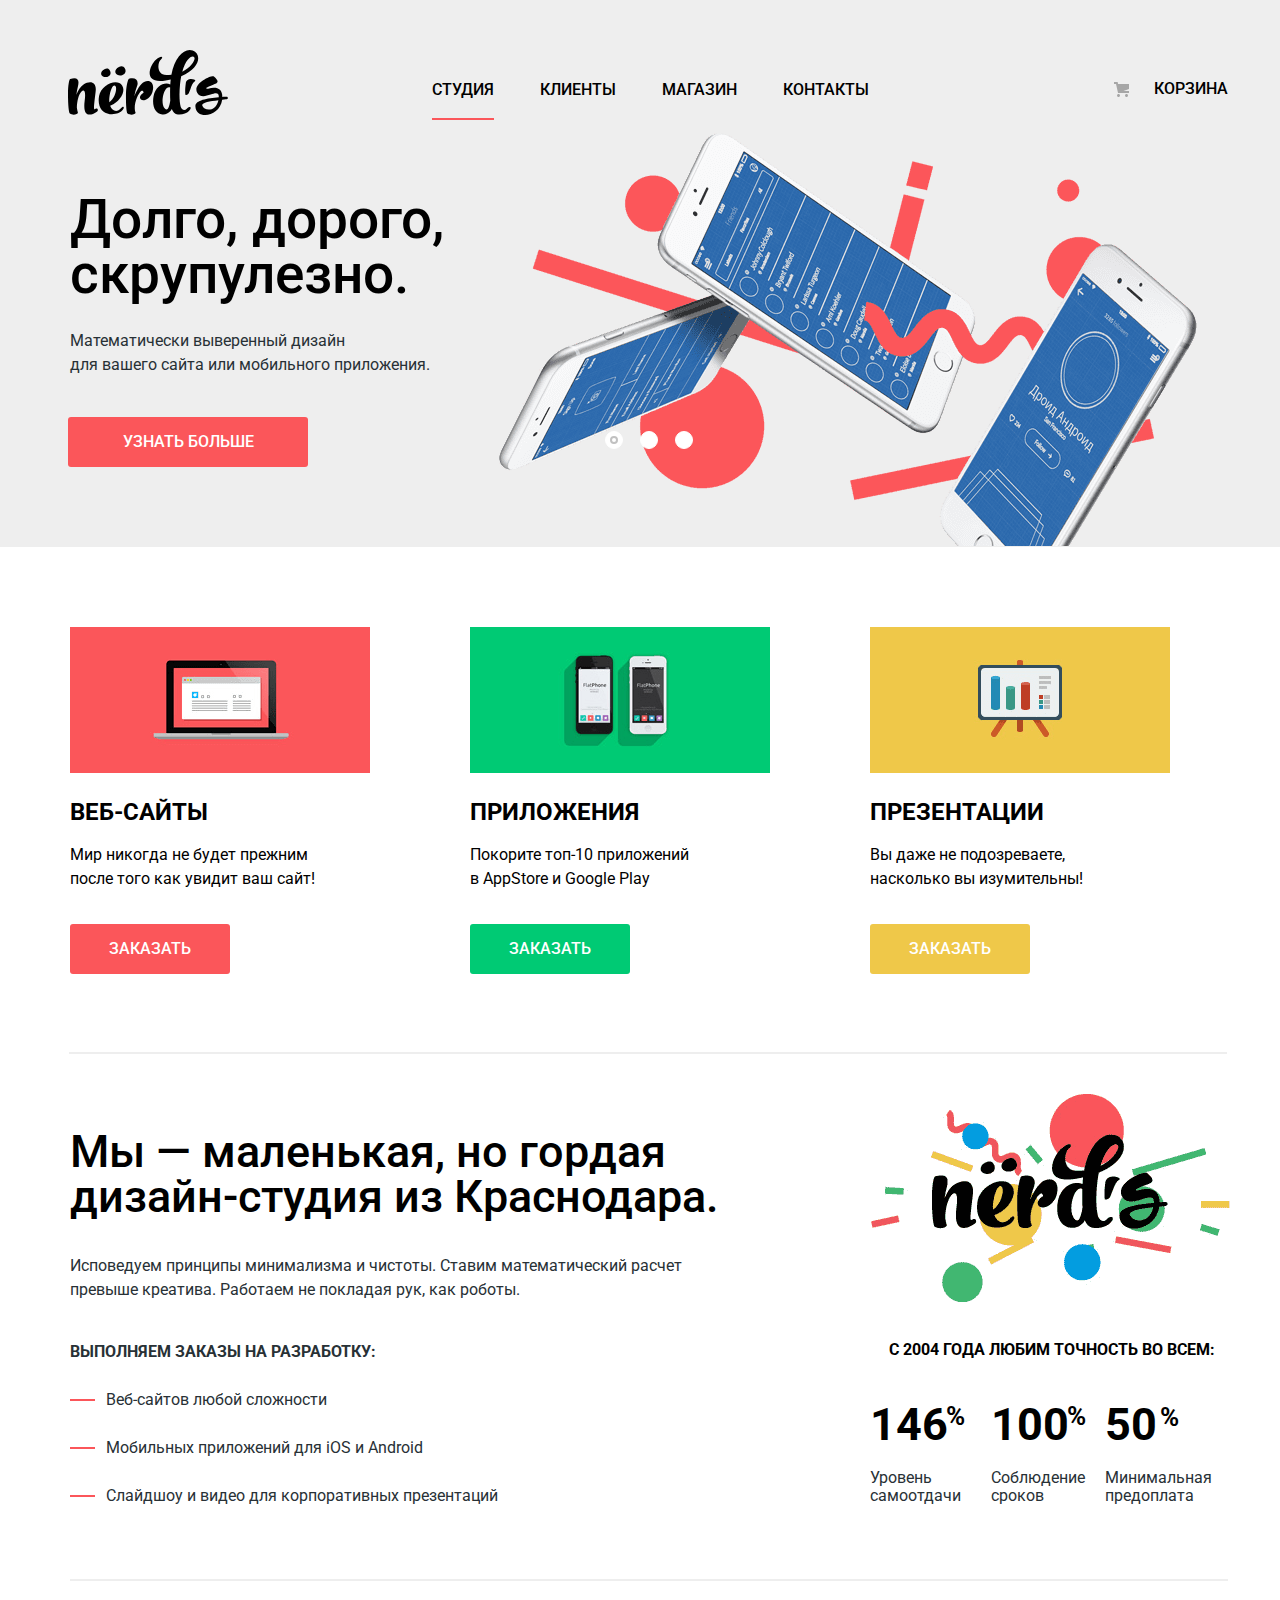
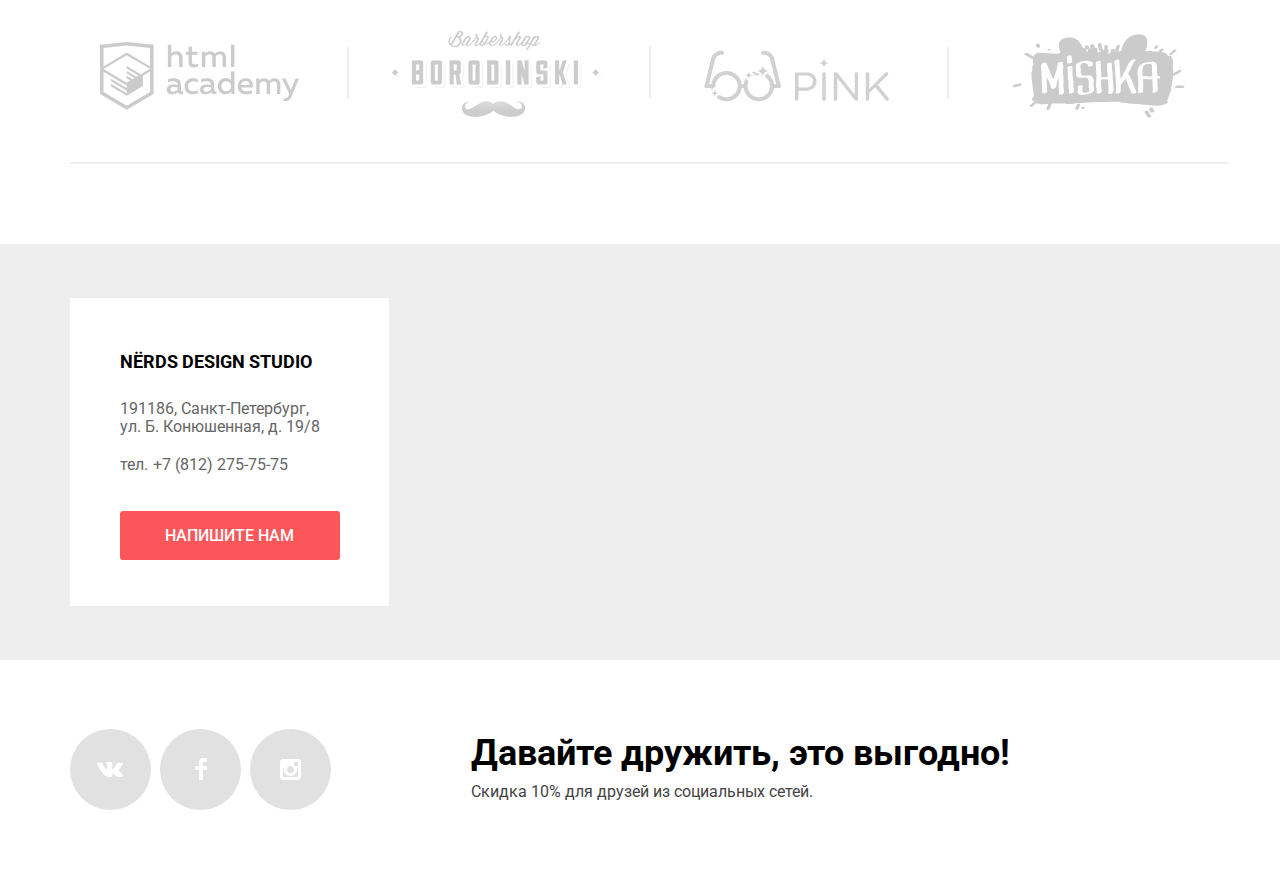
==== commit 8c411a33: "33" ====
--- a/index.html
+++ b/index.html
@@ -149,7 +149,7 @@
         <h2 hidden>Партнеры</h2>
         <ul class="partners-list">
           <li class="partners-item partners-item-1">
-            <a aria-label="Html Academy" href="https://htmlacademy.ru/intensive/htmlcss" class="partners-item-link"><img class="partners-item-pic" src="img/group5.svg" alt="Html Academy" width="199" height="68"></a>
+            <a aria-label="Html Academy" href="https://htmlacademy.ru/intensive/htmlcss" class="partners-item-link"><img class="partners-item-pic" src="img/group3.svg" alt="Html Academy" width="199" height="68"></a>
           </li>
           <li class="partners-item partners-item-2">
             <a aria-label="Borodinskiy Barbershop" href="#" class="partners-item-link"><img class="partners-item-pic" src="img/logo-2-2.svg" alt="Borodinskiy Barbershop" width="209" height="87"></a>
--- a/css/style.min.css
+++ b/css/style.min.css
@@ -1 +1 @@
-:root{--basic-black:#000000;--lighten-black:#283136;--black-opacity-03:rgba(0, 0, 0, 0.3);--red:#FB565A;--darken-red:#E74246;--extra-darken-red:#D7373B;--green:#00CA74;--darken-green:#00BC6C;--extra-darken-green:#00AA62;--yellow:#EFC849;--darken-yellow:#EAB534;--extra-darken-yellow:#E5A722;--lighten-grey:#888888;--darken-white:#EEEEEE;--soft-white:#f1f1f1;--basic-white:#FFFFFF;--white-opacity-03:rgba(255, 255, 255, 0.3);--dark-grey:#444444;--basic-grey:#666666;--social-grey:#E1E1E1;--filter-grey:#D7DCDF;--filter-button-grey:#DFDFDF;--filter-button-active-grey:#D5D5D5;--popup-hover-grey:#B4B9BB;--toggle-grey:#ababab;--checkbox-black:#4D4D4D}body{width:100%;margin:0;padding:0;font-family:Roboto,Arial,sans-serif;font-size:14px;line-height:24px;color:var(--basic-black);background-color:var(--basic-white);background-position:top center;background-repeat:no-repeat}.visually-hidden{position:absolute;width:1px;height:1px;margin:-1px;border:0;padding:0;white-space:nowrap;clip-path:inset(100%);clip:rect(0 0 0 0);overflow:hidden}.page a{text-decoration:none}img{max-width:100%;height:auto}.button{color:var(--basic-white);text-transform:uppercase;text-align:center;font:inherit;vertical-align:middle;border:none;font-weight:500;background-color:var(--red);display:block}.button:focus,.button:hover{background-color:var(--darken-red)}.button:active:not(.cost-button){color:var(--white-opacity-03);box-shadow:inset 0 3px 0 rgba(0,1,1,.1)}.contacts-button{background-color:var(--red);font-weight:500}.contacts-button:focus,.contacts-button:hover{background-color:var(--darken-red)}.contacts-button:active{background-color:var(--extra-darken-red)}.services-button1,.services-button2,.services-button3{display:flex;align-items:center;justify-content:center;width:160px;height:50px;border-radius:3px}.main-header{background-color:var(--darken-white)}.main-navigation{font-weight:500;font-size:16px;line-height:30px;color:var(--basic-black);background-color:transparent;text-transform:uppercase}.main-navigation-wrapper{background-color:var(--darken-white)}.site-navigation{list-style:none;margin:0;padding:0}.basket-link,.site-navigation a{color:var(--basic-black)}.basket-link:focus,.basket-link:hover,.site-navigation a:focus,.site-navigation a:hover{color:var(--red)}.basket-link:active,.site-navigation a:active{color:var(--lighten-grey)}.main-logo{width:160px;height:65px}.main-logo::active{width:160px;height:65px}.features{position:relative;margin:0 auto;display:flex}.features-wrapper{width:100%;background-color:var(--darken-white)}.main-features{font-size:55px;line-height:55px;font-weight:500;margin-top:78px;margin-left:30px;margin-bottom:27px}.add-features{font-size:16px;line-height:24px;color:var(--lighten-black);margin-left:30px}.features-link{display:flex;justify-content:center;align-items:center;color:var(--basic-white);background-color:var(--red);font-size:16px;line-height:18px;width:240px;height:50px;border-radius:3px;margin-bottom:80px;margin-top:40px;margin-left:28px}.services h3{font-size:24px;line-height:30px;text-transform:uppercase;font-weight:700}.services-list li{list-style-type:none}.services-button1{background-color:var(--red);font-size:16px;line-height:18px;text-transform:uppercase}.services-button2{background-color:var(--green);font-size:16px;line-height:18px;text-transform:uppercase}.services-button2:focus,.services-button2:hover{background-color:var(--darken-green)}.services-button2:active{background-color:var(--extra-darken-green);color:var(--white-opacity-03)}.services-button3:focus,.services-button3:hover{background-color:var(--darken-yellow)}.services-button3:active{background-color:var(--extra-darken-yellow)}.services-button3{background-color:var(--yellow);font-size:16px;line-height:18px;text-transform:uppercase}.about-us-p1{font-weight:500;font-size:45px;line-height:45px;color:var(--basic-black);margin-bottom:19px}.about-us-p2{font-size:16px;line-height:24px;color:var(--lighten-black);margin-bottom:22px}.statistics-title{font-weight:700;font-size:16px;line-height:24px;text-transform:uppercase;color:var(--basic-black);margin-top:36px;margin-left:94px}.list-of-service{font-size:16px;line-height:24px;color:var(--lighten-black)}.list-of-service h3{font-weight:700;font-size:16px;line-height:24px;text-transform:uppercase;color:var(--lighten-black)}.statistics h3{font-size:16px;line-height:24px;text-transform:uppercase;font-weight:500}.statistics-item h2{font-size:45px;line-height:64px;color:var(--basic-black);font-weight:700;margin-bottom:0;margin-top:-18px}.statistics-item p{font-size:16px;line-height:18px;color:var(--lighten-black)}.statistics-list li{list-style-type:none}.partners li{list-style-type:none}.partners-item-pic{opacity:.2}.partners-item-pic:focus,.partners-item-pic:hover{opacity:1}.partners-item-pic:active{opacity:.1}.contacts-tel{color:var(--basic-grey);font-style:normal;font-weight:400;font-size:16px;line-height:18px}.contacts-text-wrapper{display:flex;flex-direction:column;width:230px}.contacts-tel-text{color:var(--basic-grey);font-style:normal;font-weight:400;font-size:16px;line-height:18px;text-transform:lowercase;margin-right:5px}.contacts-title{display:flex;width:220px;margin:0;margin-top:43px;padding-top:6px}.contacts p{text-transform:uppercase;font-size:18px;line-height:30px;font-weight:700}.tel-content{margin-left:5px;margin-bottom:32px;margin-top:0}.main-footer .contacts-adress{color:var(--basic-grey);font-style:normal;font-weight:400;font-size:16px;line-height:18px;text-transform:none;text-align:start;padding:0;margin-bottom:13px;margin-left:5px;padding-top:7px}.container-social li{list-style-type:none}.container-social-text h2{font-size:36px;line-height:36px;font-weight:700}.container-social-text p{color:var(--dark-grey);font-size:16px;line-height:22px;margin:0;margin-top:10px}.sorting-container li{list-style-type:none}.catalog-wrapper li{list-style-type:none}.catalog-header{height:355px}.page-title{font-size:55px;line-height:55px;font-weight:500;background-color:var(--darken-white);margin-top:80px;margin-left:9px}.page-title h2{font-size:55px;line-height:55px;font-weight:500;text-align:center}.cost{font-weight:700;font-size:18px;line-height:30px;text-transform:uppercase;margin-bottom:25px}.sorting-container p{font-weight:700;font-size:18px;line-height:30px;text-transform:uppercase}.sorting-container-link1,.sorting-container-link2,.sorting-container-link3{font-size:14px;line-height:18px;color:var(--basic-black);text-transform:uppercase}.container li{list-style-type:none}.paging-container li{color:var(--basic-black);font-weight:500;font-size:16px;line-height:18px}.next-button{font-weight:500;font-size:16px;line-height:18px;text-transform:uppercase}.page{height:100vh}.page-body{min-height:100vh;display:grid;grid-template-rows:min-content 1fr min-content;align-content:start}.main-header{width:100%;display:flex}.container{margin:0 auto;position:relative;min-width:1200px;max-height:100%}.main-navigation{display:grid;grid-template-columns:min-content 1fr min-content;margin-left:28px}.main-navigation-wrapper{display:grid;grid-template-columns:1fr min-content;width:1160px}.partners{width:1160px;margin-bottom:45px}.partners-item{margin-bottom:50px}.partners-item:nth-child(3){margin-right:30px;margin-left:10px}.partners-item:last-child{margin-right:-45px}.partners-list{display:flex;height:190px;flex-wrap:wrap;align-items:center;justify-content:space-between;margin:0 30px;padding:0 30px}.footer-wrapper{width:100%;margin:0 auto;padding-bottom:60px}.footer-social{box-sizing:border-box;margin:0 auto;margin:0;padding-top:30px}.catalog-list li{padding:0;margin:0}.catalog-wrapper{display:grid;grid-template-columns:400px 1fr;grid-template-rows:auto 1fr;margin:0 auto;row-gap:48px;margin-top:22px;margin-left:28px;margin-bottom:60px;width:1160px}.catalog-filter{grid-column:1/2;grid-row:1/3;width:400px;margin-top:13px;margin-left:0}.catalog-container{width:760px;grid-column:2/3;margin-bottom:-6px}.catalog-list{display:grid;grid-template-columns:1fr 1fr;grid-template-rows:auto auto auto;margin:0;padding:0;row-gap:65px;column-gap:40px}.paging-wrapper{grid-column:2/3}.main-navigation{display:flex;width:1160px;flex-direction:row;align-items:center;margin-top:49px;justify-content:space-between}.site-navigation{display:flex;align-items:center;flex-basis:437px;justify-content:space-between;margin-top:16px;margin-right:82px}.about-us{display:flex;flex-direction:column;flex-wrap:wrap;height:525px;width:1160px;align-content:space-between;margin-left:30px;margin-top:110px}.about-description{display:flex;flex-flow:column wrap}.statistics-list{display:flex;flex-basis:374px;margin-top:49px;margin-bottom:0;padding:0;margin-left:75px}.stat-text{margin:0;padding:0;margin-top:12px;font-style:normal;font-weight:400;font-size:16px;line-height:18px}.statistics-list li{position:relative}.statistics-list li:last-child{position:relative}.statistics-list li:last-child::before{position:absolute;content:"%";font-weight:700;font-size:26px;line-height:40px;color:var(--basic-black);top:-14px;left:55px}.statistics-list li:not(:last-child){font-weight:700;font-size:45px;line-height:64px;margin-right:30px;margin-left:0;padding:0}.statistics-list li:nth-child(2){margin-right:20px}.statistics-list li:not(:last-child)::before{position:absolute;content:"%";font-weight:700;font-size:26px;line-height:40px;color:var(--basic-black);top:-15px;left:76px}.statistics-item{display:flex;flex-flow:column wrap;align-items:flex-start}.statistics-item-1{margin-left:8px}.about-pic{display:flex;flex-flow:column nowrap;margin-top:10px;margin-left:75px}.services-list{display:flex;justify-content:flex-start;padding:0;margin-bottom:80px;margin-top:80px;padding-left:30px}.services-item:not(:last-child){width:300px;height:146px;margin-right:100px}.services-item h3{margin-top:17px;margin-bottom:0}.services-item p{font-weight:400;font-size:16px;line-height:24px;margin-bottom:33px}.paging-wrapper{display:flex;justify-content:space-between;flex-basis:443px}.paging-container{display:flex;flex-basis:443px;justify-content:space-between;align-items:center}.paging-list{display:flex;justify-content:space-between;margin:0;padding:0}.paging-list li{margin-right:12px}.sorting-container{display:flex;flex-basis:759px;align-items:baseline;margin-top:15px;margin-bottom:22px}.sorting-list{display:flex;margin-right:47px;margin-left:266px}.sorting-container-link1,.sorting-container-link2,.sorting-container-link3{margin-right:25px}.social-list{display:flex;flex-wrap:wrap;justify-content:space-between;margin-right:140px;margin-bottom:0;margin-top:25px;padding:0;width:261px}.footer-social{display:flex;align-items:center}.container-social{display:flex;align-items:center;margin-left:30px}.container-social-text{margin:0;box-sizing:border-box;padding-bottom:20px}.container-social-text h2{margin:0;margin-top:45px}.contacts-button{display:flex;justify-content:center;align-items:center;width:220px;height:55px;border-radius:3px;font-weight:500;font-size:16px;line-height:18px;margin-bottom:46px}.contacts{display:flex;flex-direction:column;align-items:flex-start}.contacts-wrapper{display:flex;flex-direction:column;justify-content:center;align-items:center;width:319px;height:308px;box-sizing:border-box;background:var(--basic-white);margin-bottom:54px;margin-top:54px;margin-left:30px;position:relative}.contacts{background:var(--darken-white);height:416px;width:100%}.los-list{display:flex;flex-direction:column;justify-content:space-between;min-height:120px;margin-top:24px;padding:0;margin-left:36px}.los-list li{position:relative}.los-list li::before{content:"";position:absolute;width:25px;height:2px;background:var(--red);background-repeat:no-repeat;background-position:0 0;top:11px;left:-36px}.basket-link{position:relative;margin-top:15px}.basket-link::before{position:absolute;content:'';width:15px;height:15px;background-image:url(../img/icons/cart-icon.svg);top:8px;left:-40px}.social-list li{display:block;height:81px;width:81px;border-radius:50%;background-color:var(--social-grey);position:relative}.social-list li:focus,.social-list li:hover{background-color:var(--red)}.social-button{display:flex;position:absolute;justify-content:center;align-items:center;height:81px;width:81px;border-radius:50%}.social-list li:active{background-color:var(--extra-darken-red);background:linear-gradient(0deg,#d7373b,#d7373b),#fff;box-shadow:inset 0 3px 0 rgba(0,1,1,.1)}.social-list li:active path{opacity:.3}.main-logo:active:not(.current-logo){opacity:.3}.partners-list{position:relative}.partners-list::before{content:"";position:absolute;width:1158px;height:2px;top:-30px;left:0;background-color:var(--darken-white)}.partners-list::after{content:"";position:absolute;width:1158px;height:2px;top:153px;left:0;background-color:var(--darken-white)}.partners-item-1{position:relative}.partners-item-1::after{content:"";position:absolute;width:2px;height:52px;top:5px;right:-50px;background:var(--darken-white)}.partners-item-2{position:relative}.partners-item-2::after{content:"";position:absolute;width:2px;height:52px;top:15px;right:-50px;background:var(--darken-white)}.partners-item-3{position:relative}.partners-item-3::after{content:"";position:absolute;width:2px;height:52px;top:-3px;right:-60px;background:var(--darken-white)}.services{position:relative}.services::after{content:"";position:absolute;width:1158px;height:2px;bottom:-80px;left:29px;background-color:var(--darken-white)}.selected-page{position:relative}.selected-page::after{content:"";position:absolute;width:100%;height:2px;background:var(--red);left:0;bottom:-15px}.cost-button{width:200px;height:50px;border-radius:3px;margin:0;padding:0;font-weight:500;font-size:16px;line-height:18px;margin-bottom:5px}.cost-button:focus,.cost-button:hover{border:none;outline:0}.cost-button:active{background:var(--extra-darken-red);box-shadow:inset 0 3px 0 rgba(0,1,1,.1);border:none;outline:0}.product-info{display:flex;box-sizing:border-box;flex-direction:column;align-items:center;justify-content:space-around;padding-bottom:44px;padding-top:16px}.product-info a{text-transform:uppercase;font-weight:700;font-size:18px;line-height:30px;color:var(--basic-black);margin:0;box-sizing:border-box}.product-info a:focus,.product-info a:hover{color:var(--red)}.product-info a:active{color:var(--basic-black);opacity:.3}.product-info p{text-align:center;font-size:16px;line-height:18px;color:var(--basic-grey);margin-top:10px;margin-bottom:28px}.footer-wrapper{position:relative}.map-background{position:absolute;min-width:1440px;min-height:416px}.filter{margin-top:20px}.filter-option label{font-weight:400;font-size:16px;line-height:19px}.filter-range{margin:0;padding:0;border:none}.range-filter{width:260px;margin-top:22px}.range-controls{position:relative;height:41px;background-color:var(--darken-white);padding-top:39px;padding-right:20px;padding-left:20px;border-radius:5px;margin-bottom:15px}.range-controls .bar{width:70%;height:2px;background:var(--green)}.range-controls .scale{height:2px;background:var(--filter-grey)}.range-controls .toggle{position:absolute;top:31px;left:0;cursor:pointer;width:4px;height:4px;padding:0;border-radius:50%;border:8px solid var(--basic-white);background-color:var(--toggle-grey);box-shadow:0 2px 1px rgba(0,0,0,.15)}.range-controls .toggle-min{left:18px}.range-controls .toggle-max{left:160px}.price-controls{display:flex;justify-content:space-between}.price-controls label{text-transform:uppercase;font-family:Roboto,Arial,sans-serif;font-size:16px}.price-controls input{width:60px;padding:10px;margin-left:10px;text-align:center;color:var(--lighten-black);border:none;border-radius:5px;background:var(--soft-white);font-family:inherit;font-size:inherit}.min-price input{-moz-appearance:textfield;margin:0}.max-price input{-moz-appearance:textfield;margin:0}.max-price input{padding-left:27px;padding-right:0}.min-price input{padding-left:27px;padding-right:0}.filter-option:not(:last-child) label{margin-bottom:15px}.filter-layout{border:0;margin:0;padding:0;margin-top:54px}.filter-layout legend{font-weight:700;font-size:18px;line-height:30px;text-transform:uppercase}.filter-list{margin:0 0 46px 36px;padding:0}.filter-list-layout{display:flex;flex-direction:column;min-width:149px;min-height:100%;margin-top:16px;margin-bottom:38px}.filter-radio{margin-bottom:7px}.filter-checkbox:not(:last-child){margin-bottom:5px}.filter-checkbox:nth-child(4){margin-bottom:6px}.filter-checkbox:nth-child(2){margin-bottom:8px}.filter-special{border:0;margin:0;padding:0}.filter-special legend{font-weight:700;font-size:18px;line-height:30px;text-transform:uppercase}.filter-list-special{display:flex;flex-direction:column;min-height:100%;margin-top:16px;margin-bottom:50px}.filter-option label{position:relative;display:block;cursor:pointer;user-select:none}.filter-input:disabled+label{opacity:.3}.filter-input-checkbox+label::before{content:"";position:absolute;left:-36px;top:0;background-image:url(../img/checkbox-off-black.svg);background-repeat:no-repeat;opacity:.4;width:23px;height:23px}.filter-input-checkbox+label:hover::before{opacity:1}.filter-input-checkbox:checked+label:hover::before{opacity:1}.filter-input-checkbox+label:disabled::before{opacity:.1}.filter-input-checkbox:checked+label:disabled::before{opacity:.1}.filter-input-checkbox:checked+label::before{content:"";position:absolute;background-image:url(../img/checkbox-on-full.svg);width:25px;height:23px;left:-36px;top:0;opacity:0.}.filter-input-radio+label::before{content:"";position:absolute;left:-37px;top:-2px;border:5px solid var(--checkbox-black);border-radius:50%;width:17px;height:17px;opacity:.4}.filter-input-radio+label:hover::before{opacity:1}.filter-input-radio:checked+label:hover::after{opacity:1}.filter-input-radio:checked+label::after{content:"";position:absolute;left:-28px;top:7px;width:9px;height:9px;background-color:var(--checkbox-black);border-radius:50%;opacity:.4}.filter-button{display:flex;align-items:center;justify-content:center;background-color:var(--darken-white);color:var(--basic-black);width:260px;height:50px;border-radius:3px;font-weight:500;font-size:16px;line-height:18px;text-transform:uppercase;outline:0;border:0}.filter-button:focus,.filter-button:hover{background-color:var(--filter-button-grey)}.filter-button:active{background:var(--filter-button-active-grey);box-shadow:inset 0 3px 0 rgba(0,1,1,.1);color:var(--black-opacity-03)}.pagination-item{font-size:16px;line-height:18px;color:var(--basic-black);font-weight:600}.pagination-item{background-color:var(--darken-white);border-radius:3px;box-sizing:border-box;width:50px;height:50px;display:flex;justify-content:center;align-items:center}.pagination-item:focus:not(.pagination-item-current),.pagination-item:hover:not(.pagination-item-current){background-color:var(--filter-button-grey)}.pagination-item:active:not(.pagination-item-current){background-color:var(--filter-button-active-grey);color:var(--black-opacity-03);box-shadow:inset 0 3px 0 rgba(0,1,1,.1)}.pagination-item-current{border:3px solid var(--darken-white);background:var(--basic-white);border-radius:3px;box-sizing:border-box;width:50px;height:50px;display:flex;justify-content:center;align-items:center}.next-button{background-color:var(--darken-white);border-radius:3px;box-sizing:border-box;width:260px;height:50px;display:flex;justify-content:center;align-items:center}.next-button:focus,.next-button:hover{background-color:var(--filter-button-grey)}.next-button:active{background:var(--filter-button-active-grey);box-shadow:inset 0 3px 0 rgba(0,1,1,.1);color:var(--black-opacity-03)}.sorting-list{margin-right:0;padding:0;position:relative}.sorting-item{opacity:.3}.sorting-item:focus,.sorting-item:hover{opacity:.6}.sorting-item:active{opacity:1}.sorting-container-link1{opacity:1}.arrows-container{display:flex;width:40px;height:10px;justify-content:space-between;margin-left:auto}.arrows-item{opacity:.3;cursor:pointer;border:none;background-color:transparent;outline:0;margin:0;padding:0}.arrows-item:focus,.arrows-item:hover{opacity:.6}.arrows-item:active{opacity:1}.arrow-down{opacity:1}.catalog-item{position:relative}.catalog-item::before{content:"";position:absolute;width:360px;height:40px;background-image:url(../img/browser.svg);top:-40px;opacity:.12}.catalog-item:hover::before{opacity:1}.catalog-item:focus::before{opacity:1}.catalog-item:focus,.catalog-item:hover{box-shadow:0 6px 15px rgba(0,1,1,.25);border-radius:5px}.product-info{position:absolute;bottom:0;left:0;background-color:var(--darken-white);width:360px;height:231px;border-bottom-left-radius:5px;border-bottom-right-radius:5px;opacity:0}.catalog-item:focus .product-info,.catalog-item:hover .product-info{opacity:1}.popup{display:flex;visibility:hidden;align-items:center;justify-content:center;position:fixed;width:100%;height:100%;top:0;left:0;background-color:transparent}.popup-show{visibility:visible;animation:bounce .6s}.popup-body{min-height:100%;display:flex;align-items:center;justify-content:center;padding:30px 10px}.popup-header{display:flex;width:760px;height:53px;justify-content:space-between;align-content:center;margin-bottom:37px}.popup-close{margin-top:15px;opacity:.4}.popup-close:focus,.popup-close:hover{opacity:1}.popup-close:active{opacity:.1}.popup-content{background-color:var(--basic-white);color:var(--basic-black);max-width:960px;max-height:590px;filter:drop-shadow(0 4px 4px rgba(0, 0, 0, .25));padding:63px 99px 84px 100px}.popup-title{font-weight:700;font-size:45px;line-height:53px;margin-bottom:37px}.user-data{border:0;padding:0;margin:0}.user-data-list{display:flex;width:760px;justify-content:space-between;padding:0;margin-bottom:37px}.user-data-list li{list-style:none;margin:0;padding:0}.user-data-list-item{display:flex;flex-direction:column;width:360px;height:77px}.user-name-title{font-weight:700;font-size:16px;line-height:18px;margin-bottom:9px}.user-name-input{width:360px;height:50px;border:2px solid var(--filter-grey);box-sizing:border-box;border-radius:3px;padding:16px}.user-email-input{width:360px;height:50px;border:2px solid var(--filter-grey);box-sizing:border-box;border-radius:3px;padding:16px}.user-message{display:flex;flex-direction:column;width:760px;height:145px;border:0;margin:0;padding:0}.message-text-title{font-weight:700;font-size:16px;line-height:18px;margin-bottom:9px}.message-textarea{width:760px;height:118px;border:2px solid var(--filter-grey);box-sizing:border-box;border-radius:3px;resize:none;padding:16px}.popup-form-button{margin-top:47px;width:259px;height:50px;box-sizing:border-box;border-radius:3px;outline:0}.popup-form-item:hover{border-color:var(--popup-hover-grey)}.popup-form-item:invalid{border-color:var(--red);color:var(--red)}.map{height:416px;width:100%;position:absolute}.popup-error{animation:shake .6s}@keyframes bounce{0%{transform:translateY(-2000px)}70%{transform:translateY(30px)}90%{transform:translateY(-10px)}100%{transform:translateY(0)}}@keyframes shake{0%,100%{transform:translateX(0)}10%,30%,50%,70%,90%{transform:translateX(-10px)}20%,40%,60%,80%{transform:translateX(10px)}}.slider{width:1157px;position:relative;padding:0;margin:0}.slide{display:none}.slide-current{display:block}.first-slide{position:relative;left:-40px}.first-slide::after{content:"";position:absolute;left:425px;top:-77px;width:760px;height:431px;background-image:url(../img/nerds-index-slide1.png);background-color:transparent;background-repeat:no-repeat;background-position:0 0}.second-slide::after{content:"";position:absolute;left:390px;top:-62px;width:760px;height:431px;background-image:url(../img/nerds-index-slide2%201.png);background-color:transparent;background-repeat:no-repeat;background-position:0 0}.third-slide::after{content:"";position:absolute;left:390px;top:-62px;width:760px;height:431px;background-image:url(../img/nerds-index-slide3.png);background-color:transparent;background-repeat:no-repeat;background-position:0 0}.slider-controls{position:absolute;bottom:98px;left:565px;display:grid;grid-template-columns:repeat(3,1fr);column-gap:17px;width:88px;min-height:18px}.slider-controls button{padding:0;width:18px;min-height:18px;background-color:var(--basic-white);border:1px solid var(--basic-white);border-radius:50%;cursor:pointer}.slider-controls .current-button{position:relative}.slider-controls .current-button::after{content:"";position:absolute;width:8px;height:8px;left:4px;top:4px;background-image:url(../img/slider-circle.svg);background-repeat:no-repeat;background-position:0 0}
+:root{--basic-black:#000000;--lighten-black:#283136;--black-opacity-03:rgba(0, 0, 0, 0.3);--red:#FB565A;--darken-red:#E74246;--extra-darken-red:#D7373B;--green:#00CA74;--darken-green:#00BC6C;--extra-darken-green:#00AA62;--yellow:#EFC849;--darken-yellow:#EAB534;--extra-darken-yellow:#E5A722;--lighten-grey:#888888;--darken-white:#EEEEEE;--soft-white:#f1f1f1;--basic-white:#FFFFFF;--white-opacity-03:rgba(255, 255, 255, 0.3);--dark-grey:#444444;--basic-grey:#666666;--social-grey:#E1E1E1;--filter-grey:#D7DCDF;--filter-button-grey:#DFDFDF;--filter-button-active-grey:#D5D5D5;--popup-hover-grey:#B4B9BB;--toggle-grey:#ababab;--checkbox-black:#4D4D4D}body{width:100%;margin:0;padding:0;font-family:Roboto,Arial,sans-serif;font-size:14px;line-height:24px;color:var(--basic-black);background-color:var(--basic-white);background-position:top center;background-repeat:no-repeat}.visually-hidden{position:absolute;width:1px;height:1px;margin:-1px;border:0;padding:0;white-space:nowrap;clip-path:inset(100%);clip:rect(0 0 0 0);overflow:hidden}.page a{text-decoration:none}img{max-width:100%;height:auto}.button{color:var(--basic-white);text-transform:uppercase;text-align:center;font:inherit;vertical-align:middle;border:none;font-weight:500;background-color:var(--red);display:block}.button:focus,.button:hover{background-color:var(--darken-red)}.button:active:not(.cost-button){color:var(--white-opacity-03);box-shadow:inset 0 3px 0 rgba(0,1,1,.1)}.contacts-button{background-color:var(--red);font-weight:500}.contacts-button:focus,.contacts-button:hover{background-color:var(--darken-red)}.contacts-button:active{background-color:var(--extra-darken-red)}.services-button1,.services-button2,.services-button3{display:flex;align-items:center;justify-content:center;width:160px;height:50px;border-radius:3px}.main-header{background-color:var(--darken-white)}.main-navigation{font-weight:500;font-size:16px;line-height:30px;color:var(--basic-black);background-color:transparent;text-transform:uppercase}.main-navigation-wrapper{background-color:var(--darken-white)}.site-navigation{list-style:none;margin:0;padding:0}.basket-link,.site-navigation a{color:var(--basic-black)}.basket-link:focus,.basket-link:hover,.site-navigation a:focus,.site-navigation a:hover{color:var(--red)}.basket-link:active,.site-navigation a:active{color:var(--lighten-grey)}.main-logo{width:160px;height:65px}.main-logo::active{width:160px;height:65px}.features{position:relative;margin:0 auto;display:flex}.features-wrapper{width:100%;background-color:var(--darken-white)}.main-features{font-size:55px;line-height:55px;font-weight:500;margin-top:78px;margin-left:30px;margin-bottom:27px}.add-features{font-size:16px;line-height:24px;color:var(--lighten-black);margin-left:30px}.features-link{display:flex;justify-content:center;align-items:center;color:var(--basic-white);background-color:var(--red);font-size:16px;line-height:18px;width:240px;height:50px;border-radius:3px;margin-bottom:80px;margin-top:40px;margin-left:28px}.services h3{font-size:24px;line-height:30px;text-transform:uppercase;font-weight:700}.services-list li{list-style-type:none}.services-button1{background-color:var(--red);font-size:16px;line-height:18px;text-transform:uppercase}.services-button2{background-color:var(--green);font-size:16px;line-height:18px;text-transform:uppercase}.services-button2:focus,.services-button2:hover{background-color:var(--darken-green)}.services-button2:active{background-color:var(--extra-darken-green);color:var(--white-opacity-03)}.services-button3:focus,.services-button3:hover{background-color:var(--darken-yellow)}.services-button3:active{background-color:var(--extra-darken-yellow)}.services-button3{background-color:var(--yellow);font-size:16px;line-height:18px;text-transform:uppercase}.about-us-p1{font-weight:500;font-size:45px;line-height:45px;color:var(--basic-black);margin-bottom:19px}.about-us-p2{font-size:16px;line-height:24px;color:var(--lighten-black);margin-bottom:22px}.statistics-title{font-weight:700;font-size:16px;line-height:24px;text-transform:uppercase;color:var(--basic-black);margin-top:36px;margin-left:94px}.list-of-service{font-size:16px;line-height:24px;color:var(--lighten-black)}.list-of-service h3{font-weight:700;font-size:16px;line-height:24px;text-transform:uppercase;color:var(--lighten-black)}.statistics h3{font-size:16px;line-height:24px;text-transform:uppercase;font-weight:500}.statistics-item h2{font-size:45px;line-height:64px;color:var(--basic-black);font-weight:700;margin-bottom:0;margin-top:-18px}.statistics-item p{font-size:16px;line-height:18px;color:var(--lighten-black)}.statistics-list li{list-style-type:none}.partners li{list-style-type:none}.partners-item-pic{opacity:.2}.partners-item-pic:focus,.partners-item-pic:hover{opacity:1}.partners-item-pic:active{opacity:.1}.contacts-tel{color:var(--basic-grey);font-style:normal;font-weight:400;font-size:16px;line-height:18px}.contacts-text-wrapper{display:flex;flex-direction:column;width:230px}.contacts-tel-text{color:var(--basic-grey);font-style:normal;font-weight:400;font-size:16px;line-height:18px;text-transform:lowercase;margin-right:5px}.contacts-title{display:flex;width:220px;margin:0;margin-top:43px;padding-top:6px}.contacts p{text-transform:uppercase;font-size:18px;line-height:30px;font-weight:700}.tel-content{margin-left:5px;margin-bottom:32px;margin-top:0}.main-footer .contacts-adress{color:var(--basic-grey);font-style:normal;font-weight:400;font-size:16px;line-height:18px;text-transform:none;text-align:start;padding:0;margin-bottom:13px;margin-left:5px;padding-top:7px}.container-social li{list-style-type:none}.container-social-text h2{font-size:36px;line-height:36px;font-weight:700}.container-social-text p{color:var(--dark-grey);font-size:16px;line-height:22px;margin:0;margin-top:10px}.sorting-container li{list-style-type:none}.catalog-wrapper li{list-style-type:none}.catalog-header{height:355px}.page-title{font-size:55px;line-height:55px;font-weight:500;background-color:var(--darken-white);margin-top:80px;margin-left:9px}.page-title h2{font-size:55px;line-height:55px;font-weight:500;text-align:center}.cost{font-weight:700;font-size:18px;line-height:30px;text-transform:uppercase;margin-bottom:25px}.sorting-container p{font-weight:700;font-size:18px;line-height:30px;text-transform:uppercase}.sorting-container-link1,.sorting-container-link2,.sorting-container-link3{font-size:14px;line-height:18px;color:var(--basic-black);text-transform:uppercase}.container li{list-style-type:none}.paging-container li{color:var(--basic-black);font-weight:500;font-size:16px;line-height:18px}.next-button{font-weight:500;font-size:16px;line-height:18px;text-transform:uppercase}.page{height:100vh}.page-body{min-height:100vh;display:grid;grid-template-rows:min-content 1fr min-content;align-content:start}.main-header{width:100%;display:flex}.container{margin:0 auto;position:relative;min-width:1200px;max-height:100%}.main-navigation{display:grid;grid-template-columns:min-content 1fr min-content;margin-left:28px}.main-navigation-wrapper{display:grid;grid-template-columns:1fr min-content;width:1160px}.partners{width:1160px;margin-bottom:45px}.partners-item{margin-bottom:50px}.partners-item:nth-child(3){margin-right:30px;margin-left:10px}.partners-item:last-child{margin-right:-45px}.partners-list{display:flex;height:190px;flex-wrap:wrap;align-items:center;justify-content:space-between;margin:0 30px;padding:0 30px}.footer-wrapper{width:100%;margin:0 auto;padding-bottom:60px}.footer-social{box-sizing:border-box;margin:0 auto;margin:0;padding-top:30px}.catalog-list li{padding:0;margin:0}.catalog-wrapper{display:grid;grid-template-columns:400px 1fr;grid-template-rows:auto 1fr;margin:0 auto;row-gap:48px;margin-top:22px;margin-left:28px;margin-bottom:60px;width:1160px}.catalog-filter{grid-column:1/2;grid-row:1/3;width:400px;margin-top:13px;margin-left:0}.catalog-container{width:760px;grid-column:2/3;margin-bottom:-6px}.catalog-list{display:grid;grid-template-columns:1fr 1fr;grid-template-rows:auto auto auto;margin:0;padding:0;row-gap:65px;column-gap:40px}.paging-wrapper{grid-column:2/3}.main-navigation{display:flex;width:1160px;flex-direction:row;align-items:center;margin-top:49px;justify-content:space-between}.site-navigation{display:flex;align-items:center;flex-basis:437px;justify-content:space-between;margin-top:16px;margin-right:82px}.about-us{display:flex;flex-direction:column;flex-wrap:wrap;height:525px;width:1160px;align-content:space-between;margin-left:30px;margin-top:110px}.about-description{display:flex;flex-flow:column wrap}.statistics-list{display:flex;flex-basis:374px;margin-top:49px;margin-bottom:0;padding:0;margin-left:75px}.stat-text{margin:0;padding:0;margin-top:12px;font-style:normal;font-weight:400;font-size:16px;line-height:18px}.statistics-list li{position:relative}.statistics-list li:last-child{position:relative}.statistics-list li:last-child::before{position:absolute;content:"%";font-weight:700;font-size:26px;line-height:40px;color:var(--basic-black);top:-14px;left:55px}.statistics-list li:not(:last-child){font-weight:700;font-size:45px;line-height:64px;margin-right:30px;margin-left:0;padding:0}.statistics-list li:nth-child(2){margin-right:20px}.statistics-list li:not(:last-child)::before{position:absolute;content:"%";font-weight:700;font-size:26px;line-height:40px;color:var(--basic-black);top:-15px;left:76px}.statistics-item{display:flex;flex-flow:column wrap;align-items:flex-start}.statistics-item-1{margin-left:8px}.about-pic{display:flex;flex-flow:column nowrap;margin-top:10px;margin-left:75px}.services-list{display:flex;justify-content:flex-start;padding:0;margin-bottom:80px;margin-top:80px;padding-left:30px}.services-item:not(:last-child){width:300px;height:146px;margin-right:100px}.services-item h3{margin-top:17px;margin-bottom:0}.services-item p{font-weight:400;font-size:16px;line-height:24px;margin-bottom:33px}.paging-wrapper{display:flex;justify-content:space-between;flex-basis:443px}.paging-container{display:flex;flex-basis:443px;justify-content:space-between;align-items:center}.paging-list{display:flex;justify-content:space-between;margin:0;padding:0}.paging-list li{margin-right:12px}.sorting-container{display:flex;flex-basis:759px;align-items:baseline;margin-top:15px;margin-bottom:22px}.sorting-list{display:flex;margin-right:47px;margin-left:266px}.sorting-container-link1,.sorting-container-link2,.sorting-container-link3{margin-right:25px}.social-list{display:flex;flex-wrap:wrap;justify-content:space-between;margin-right:140px;margin-bottom:0;margin-top:25px;padding:0;width:261px}.footer-social{display:flex;align-items:center}.container-social{display:flex;align-items:center;margin-left:30px}.container-social-text{margin:0;box-sizing:border-box;padding-bottom:20px}.container-social-text h2{margin:0;margin-top:45px}.contacts-button{display:flex;justify-content:center;align-items:center;width:220px;height:55px;border-radius:3px;font-weight:500;font-size:16px;line-height:18px;margin-bottom:46px}.contacts{display:flex;flex-direction:column;align-items:flex-start}.contacts-wrapper{display:flex;flex-direction:column;justify-content:center;align-items:center;width:319px;height:308px;box-sizing:border-box;background:var(--basic-white);margin-bottom:54px;margin-top:54px;margin-left:30px;position:relative}.contacts{background:var(--darken-white);height:416px;width:100%}.los-list{display:flex;flex-direction:column;justify-content:space-between;min-height:120px;margin-top:24px;padding:0;margin-left:36px}.los-list li{position:relative}.los-list li::before{content:"";position:absolute;width:25px;height:2px;background:var(--red);background-repeat:no-repeat;background-position:0 0;top:11px;left:-36px}.basket-link{position:relative;margin-top:15px}.basket-link::before{position:absolute;content:'';width:15px;height:15px;background-image:url(../img/icons/cart-icon.svg);top:8px;left:-40px}.social-list li{display:block;height:81px;width:81px;border-radius:50%;background-color:var(--social-grey);position:relative}.social-list li:focus,.social-list li:hover{background-color:var(--red)}.social-button{display:flex;position:absolute;justify-content:center;align-items:center;height:81px;width:81px;border-radius:50%}.social-list li:active{background-color:var(--extra-darken-red);background:linear-gradient(0deg,#d7373b,#d7373b),#fff;box-shadow:inset 0 3px 0 rgba(0,1,1,.1)}.social-list li:active path{opacity:.3}.main-logo:active:not(.current-logo){opacity:.3}.partners-list{position:relative}.partners-list::before{content:"";position:absolute;width:1158px;height:2px;top:-30px;left:0;background-color:var(--darken-white)}.partners-list::after{content:"";position:absolute;width:1158px;height:2px;top:153px;left:0;background-color:var(--darken-white)}.partners-item-1{position:relative}.partners-item-1::after{content:"";position:absolute;width:2px;height:52px;top:5px;right:-50px;background:var(--darken-white)}.partners-item-2{position:relative}.partners-item-2::after{content:"";position:absolute;width:2px;height:52px;top:15px;right:-50px;background:var(--darken-white)}.partners-item-3{position:relative}.partners-item-3::after{content:"";position:absolute;width:2px;height:52px;top:-3px;right:-60px;background:var(--darken-white)}.services{position:relative}.services::after{content:"";position:absolute;width:1158px;height:2px;bottom:-80px;left:29px;background-color:var(--darken-white)}.selected-page{position:relative}.selected-page::after{content:"";position:absolute;width:100%;height:2px;background:var(--red);left:0;bottom:-15px}.cost-button{width:200px;height:50px;border-radius:3px;margin:0;padding:0;font-weight:500;font-size:16px;line-height:18px;margin-bottom:5px}.cost-button:focus,.cost-button:hover{border:none;outline:0}.cost-button:active{background:var(--extra-darken-red);box-shadow:inset 0 3px 0 rgba(0,1,1,.1);border:none;outline:0}.product-info{display:flex;box-sizing:border-box;flex-direction:column;align-items:center;justify-content:space-around;padding-bottom:44px;padding-top:16px}.product-info a{text-transform:uppercase;font-weight:700;font-size:18px;line-height:30px;color:var(--basic-black);margin:0;box-sizing:border-box}.product-info a:focus,.product-info a:hover{color:var(--red)}.product-info a:active{color:var(--basic-black);opacity:.3}.product-info p{text-align:center;font-size:16px;line-height:18px;color:var(--basic-grey);margin-top:10px;margin-bottom:28px}.footer-wrapper{position:relative}.map-background{position:absolute;min-width:1440px;min-height:416px}.filter{margin-top:20px}.filter-option label{font-weight:400;font-size:16px;line-height:19px}.filter-range{margin:0;padding:0;border:none}.range-filter{width:260px;margin-top:22px}.range-controls{position:relative;height:41px;background-color:var(--darken-white);padding-top:39px;padding-right:20px;padding-left:20px;border-radius:5px;margin-bottom:15px}.range-controls .bar{width:70%;height:2px;background:var(--green)}.range-controls .scale{height:2px;background:var(--filter-grey)}.range-controls .toggle{position:absolute;top:31px;left:0;cursor:pointer;width:4px;height:4px;padding:0;border-radius:50%;border:8px solid var(--basic-white);background-color:var(--toggle-grey);box-shadow:0 2px 1px rgba(0,0,0,.15)}.range-controls .toggle-min{left:18px}.range-controls .toggle-max{left:160px}.price-controls{display:flex;justify-content:space-between}.price-controls label{text-transform:uppercase;font-family:Roboto,Arial,sans-serif;font-size:16px}.price-controls input{width:60px;padding:10px;margin-left:10px;text-align:center;color:var(--lighten-black);border:none;border-radius:5px;background:var(--soft-white);font-family:inherit;font-size:inherit}.min-price input{-moz-appearance:textfield;margin:0}.max-price input{-moz-appearance:textfield;margin:0}.max-price input{padding-left:27px;padding-right:0}.min-price input{padding-left:27px;padding-right:0}.filter-option:not(:last-child) label{margin-bottom:15px}.filter-layout{border:0;margin:0;padding:0;margin-top:54px}.filter-layout legend{font-weight:700;font-size:18px;line-height:30px;text-transform:uppercase}.filter-list{margin:0 0 46px 36px;padding:0}.filter-list-layout{display:flex;flex-direction:column;min-width:149px;min-height:100%;margin-top:16px;margin-bottom:38px}.filter-radio{margin-bottom:7px}.filter-checkbox:not(:last-child){margin-bottom:5px}.filter-checkbox:nth-child(4){margin-bottom:6px}.filter-checkbox:nth-child(2){margin-bottom:8px}.filter-special{border:0;margin:0;padding:0}.filter-special legend{font-weight:700;font-size:18px;line-height:30px;text-transform:uppercase}.filter-list-special{display:flex;flex-direction:column;min-height:100%;margin-top:16px;margin-bottom:50px}.filter-option label{position:relative;display:block;cursor:pointer;user-select:none}.filter-input:disabled+label{opacity:.3}.filter-input-checkbox+label::before{content:"";position:absolute;left:-36px;top:0;background-image:url(../img/checkbox-off-black.svg);background-repeat:no-repeat;opacity:.4;width:23px;height:23px}.filter-input-checkbox+label:hover::before{opacity:1}.filter-input-checkbox:checked+label:hover::before{opacity:1}.filter-input-checkbox+label:disabled::before{opacity:.1}.filter-input-checkbox:checked+label:disabled::before{opacity:.1}.filter-input-checkbox:checked+label::before{content:"";position:absolute;background-image:url(../img/checkbox-on-full.svg);width:25px;height:23px;left:-36px;top:0;opacity:0.}.filter-input-radio+label::before{content:"";position:absolute;left:-37px;top:-2px;border:5px solid var(--checkbox-black);border-radius:50%;width:17px;height:17px;opacity:.4}.filter-input-radio+label:hover::before{opacity:1}.filter-input-radio:checked+label:hover::after{opacity:1}.filter-input-radio:checked+label::after{content:"";position:absolute;left:-28px;top:7px;width:9px;height:9px;background-color:var(--checkbox-black);border-radius:50%;opacity:.4}.filter-button{display:flex;align-items:center;justify-content:center;background-color:var(--darken-white);color:var(--basic-black);width:260px;height:50px;border-radius:3px;font-weight:500;font-size:16px;line-height:18px;text-transform:uppercase;outline:0;border:0}.filter-button:focus,.filter-button:hover{background-color:var(--filter-button-grey)}.filter-button:active{background:var(--filter-button-active-grey);box-shadow:inset 0 3px 0 rgba(0,1,1,.1);color:var(--black-opacity-03)}.pagination-item{font-size:16px;line-height:18px;color:var(--basic-black);font-weight:600}.pagination-item{background-color:var(--darken-white);border-radius:3px;box-sizing:border-box;width:50px;height:50px;display:flex;justify-content:center;align-items:center}.pagination-item:focus:not(.pagination-item-current),.pagination-item:hover:not(.pagination-item-current){background-color:var(--filter-button-grey)}.pagination-item:active:not(.pagination-item-current){background-color:var(--filter-button-active-grey);color:var(--black-opacity-03);box-shadow:inset 0 3px 0 rgba(0,1,1,.1)}.pagination-item-current{border:3px solid var(--darken-white);background:var(--basic-white);border-radius:3px;box-sizing:border-box;width:50px;height:50px;display:flex;justify-content:center;align-items:center}.next-button{background-color:var(--darken-white);border-radius:3px;box-sizing:border-box;width:260px;height:50px;display:flex;justify-content:center;align-items:center}.next-button:focus,.next-button:hover{background-color:var(--filter-button-grey)}.next-button:active{background:var(--filter-button-active-grey);box-shadow:inset 0 3px 0 rgba(0,1,1,.1);color:var(--black-opacity-03)}.sorting-list{margin-right:0;padding:0;position:relative}.sorting-item{opacity:.3}.sorting-item:focus,.sorting-item:hover{opacity:.6}.sorting-item:active{opacity:1}.sorting-container-link1{opacity:1}.arrows-container{display:flex;width:40px;height:10px;justify-content:space-between;margin-left:auto}.arrows-item{opacity:.3;cursor:pointer;border:none;background-color:transparent;outline:0;margin:0;padding:0}.arrows-item:focus,.arrows-item:hover{opacity:.6}.arrows-item:active{opacity:1}.arrow-down{opacity:1}.catalog-item{position:relative}.catalog-item::before{content:"";position:absolute;width:360px;height:40px;background-image:url(../img/browser.svg);top:-40px;opacity:.12}.catalog-item:hover::before{opacity:1}.catalog-item:focus::before{opacity:1}.catalog-item:focus,.catalog-item:hover{box-shadow:0 6px 15px rgba(0,1,1,.25);border-radius:5px}.product-info{position:absolute;bottom:0;left:0;background-color:var(--darken-white);width:360px;height:231px;border-bottom-left-radius:5px;border-bottom-right-radius:5px;opacity:0}.catalog-item:focus .product-info,.catalog-item:hover .product-info{opacity:1}.popup{display:flex;visibility:hidden;align-items:center;justify-content:center;position:fixed;width:100%;height:100%;top:0;left:0;background-color:transparent}.popup-show{visibility:visible;animation:bounce .6s}.popup-body{min-height:100%;display:flex;align-items:center;justify-content:center;padding:30px 10px}.popup-header{display:flex;width:760px;height:53px;justify-content:space-between;align-content:center;margin-bottom:37px}.popup-close{margin-top:15px;opacity:.4}.popup-close:focus,.popup-close:hover{opacity:1}.popup-close:active{opacity:.1}.popup-content{background-color:var(--basic-white);color:var(--basic-black);max-width:960px;max-height:590px;filter:drop-shadow(0 4px 4px rgba(0, 0, 0, .25));padding:63px 99px 84px 100px}.popup-title{font-weight:700;font-size:45px;line-height:53px;margin-bottom:37px}.user-data{border:0;padding:0;margin:0}.user-data-list{display:flex;width:760px;justify-content:space-between;padding:0;margin-bottom:37px}.user-data-list li{list-style:none;margin:0;padding:0}.user-data-list-item{display:flex;flex-direction:column;width:360px;height:77px}.user-name-title{font-weight:700;font-size:16px;line-height:18px;margin-bottom:9px}.user-name-input{width:360px;height:50px;border:2px solid var(--filter-grey);box-sizing:border-box;border-radius:3px;padding:16px}.user-email-input{width:360px;height:50px;border:2px solid var(--filter-grey);box-sizing:border-box;border-radius:3px;padding:16px}.user-message{display:flex;flex-direction:column;width:760px;height:145px;border:0;margin:0;padding:0}.message-text-title{font-weight:700;font-size:16px;line-height:18px;margin-bottom:9px}.message-textarea{width:760px;height:118px;border:2px solid var(--filter-grey);box-sizing:border-box;border-radius:3px;resize:none;padding:16px}.popup-form-button{margin-top:47px;width:259px;height:50px;box-sizing:border-box;border-radius:3px;outline:0}.popup-form-item:hover{border-color:var(--popup-hover-grey)}.popup-form-item:invalid{border-color:var(--red);color:var(--red)}.map{height:416px;width:100%;position:absolute}.popup-error{animation:shake .6s}@keyframes bounce{0%{transform:translateY(-2000px)}70%{transform:translateY(30px)}90%{transform:translateY(-10px)}100%{transform:translateY(0)}}@keyframes shake{0%,100%{transform:translateX(0)}10%,30%,50%,70%,90%{transform:translateX(-10px)}20%,40%,60%,80%{transform:translateX(10px)}}.slider{width:1157px;position:relative;padding:0;margin:0}.slide{display:none}.slide-current{display:block}.first-slide{position:relative;left:-40px}.first-slide::after{content:"";position:absolute;left:425px;top:-77px;width:760px;height:431px;background-image:url(../img/nerds-index-slide1.png);background-color:transparent;background-repeat:no-repeat;background-position:0 0}.second-slide::after{content:"";position:absolute;left:390px;top:-62px;width:760px;height:431px;background-image:url(../img/nerds-index-slide2.png);background-color:transparent;background-repeat:no-repeat;background-position:0 0}.third-slide::after{content:"";position:absolute;left:390px;top:-62px;width:760px;height:431px;background-image:url(../img/nerds-index-slide3.png);background-color:transparent;background-repeat:no-repeat;background-position:0 0}.slider-controls{position:absolute;bottom:98px;left:565px;display:grid;grid-template-columns:repeat(3,1fr);column-gap:17px;width:88px;min-height:18px}.slider-controls button{padding:0;width:18px;min-height:18px;background-color:var(--basic-white);border:1px solid var(--basic-white);border-radius:50%;cursor:pointer}.slider-controls .current-button{position:relative}.slider-controls .current-button::after{content:"";position:absolute;width:8px;height:8px;left:4px;top:4px;background-image:url(../img/slider-circle.svg);background-repeat:no-repeat;background-position:0 0}
